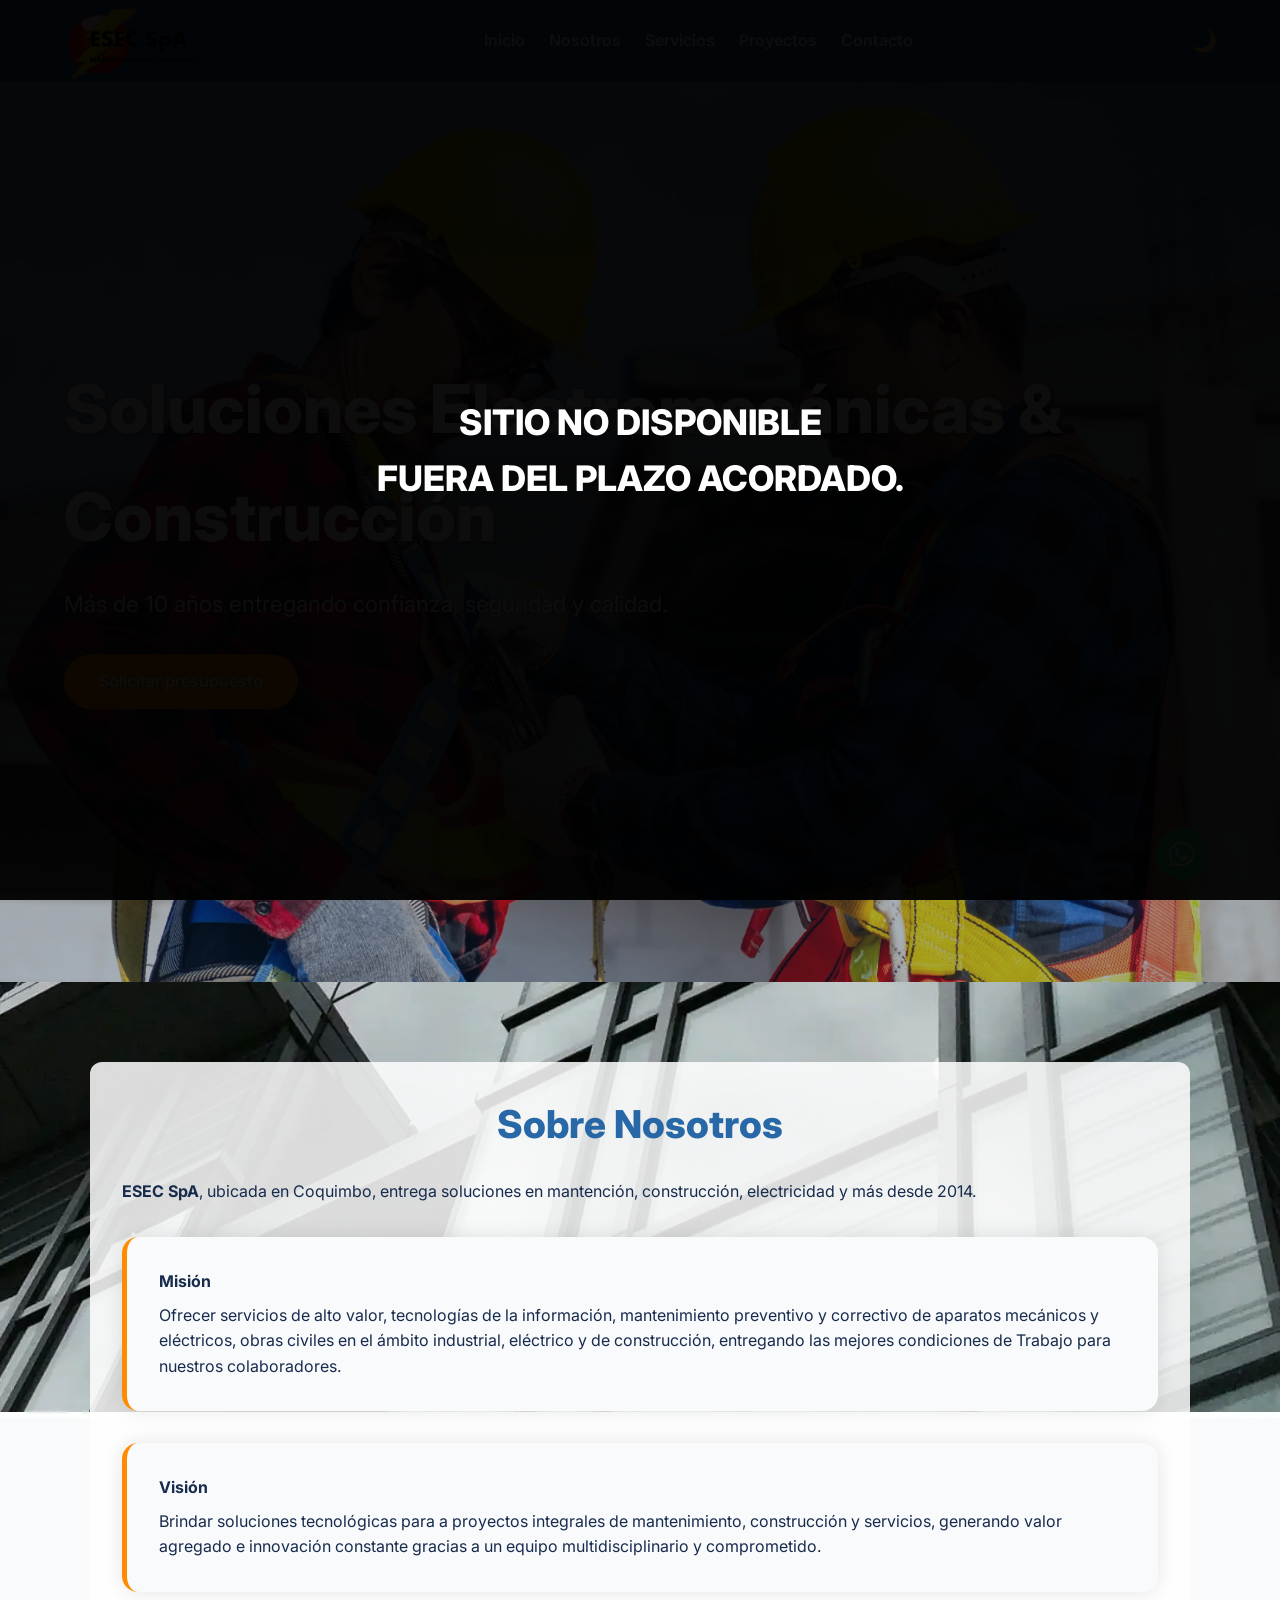
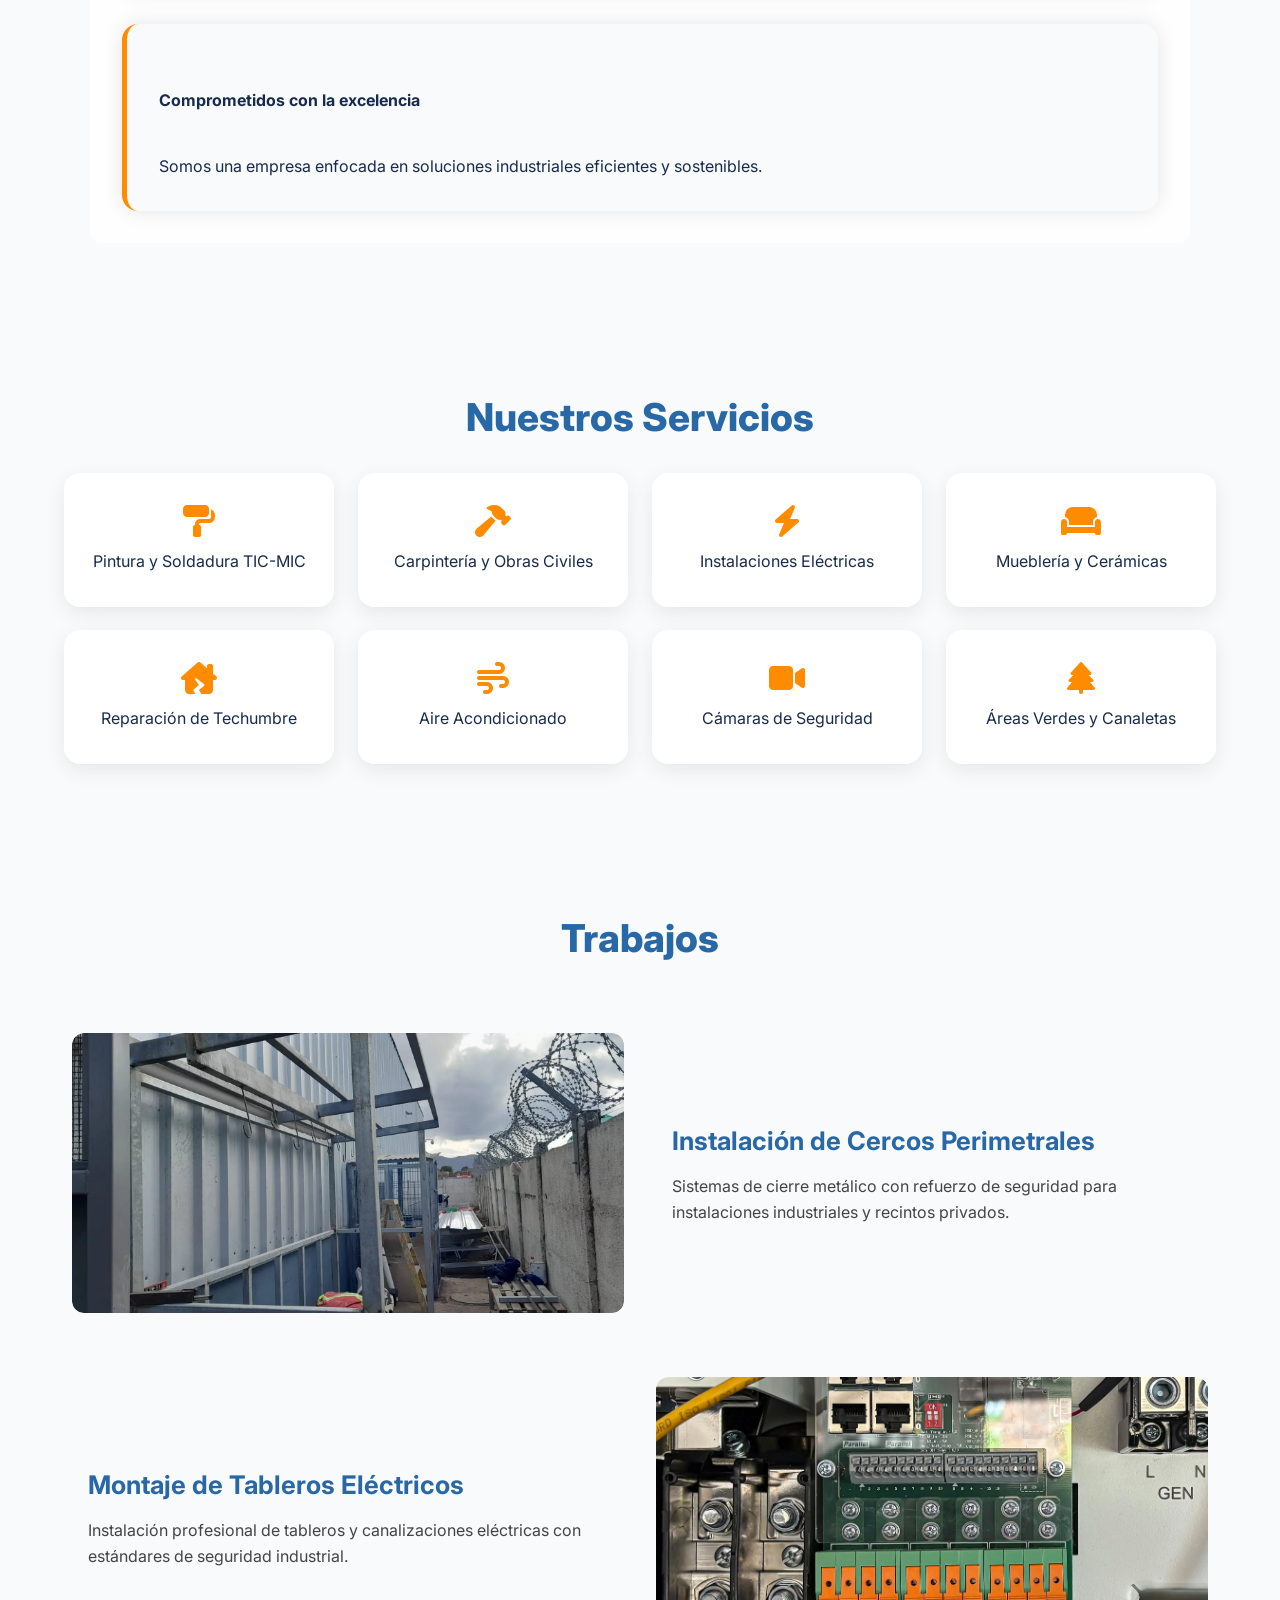
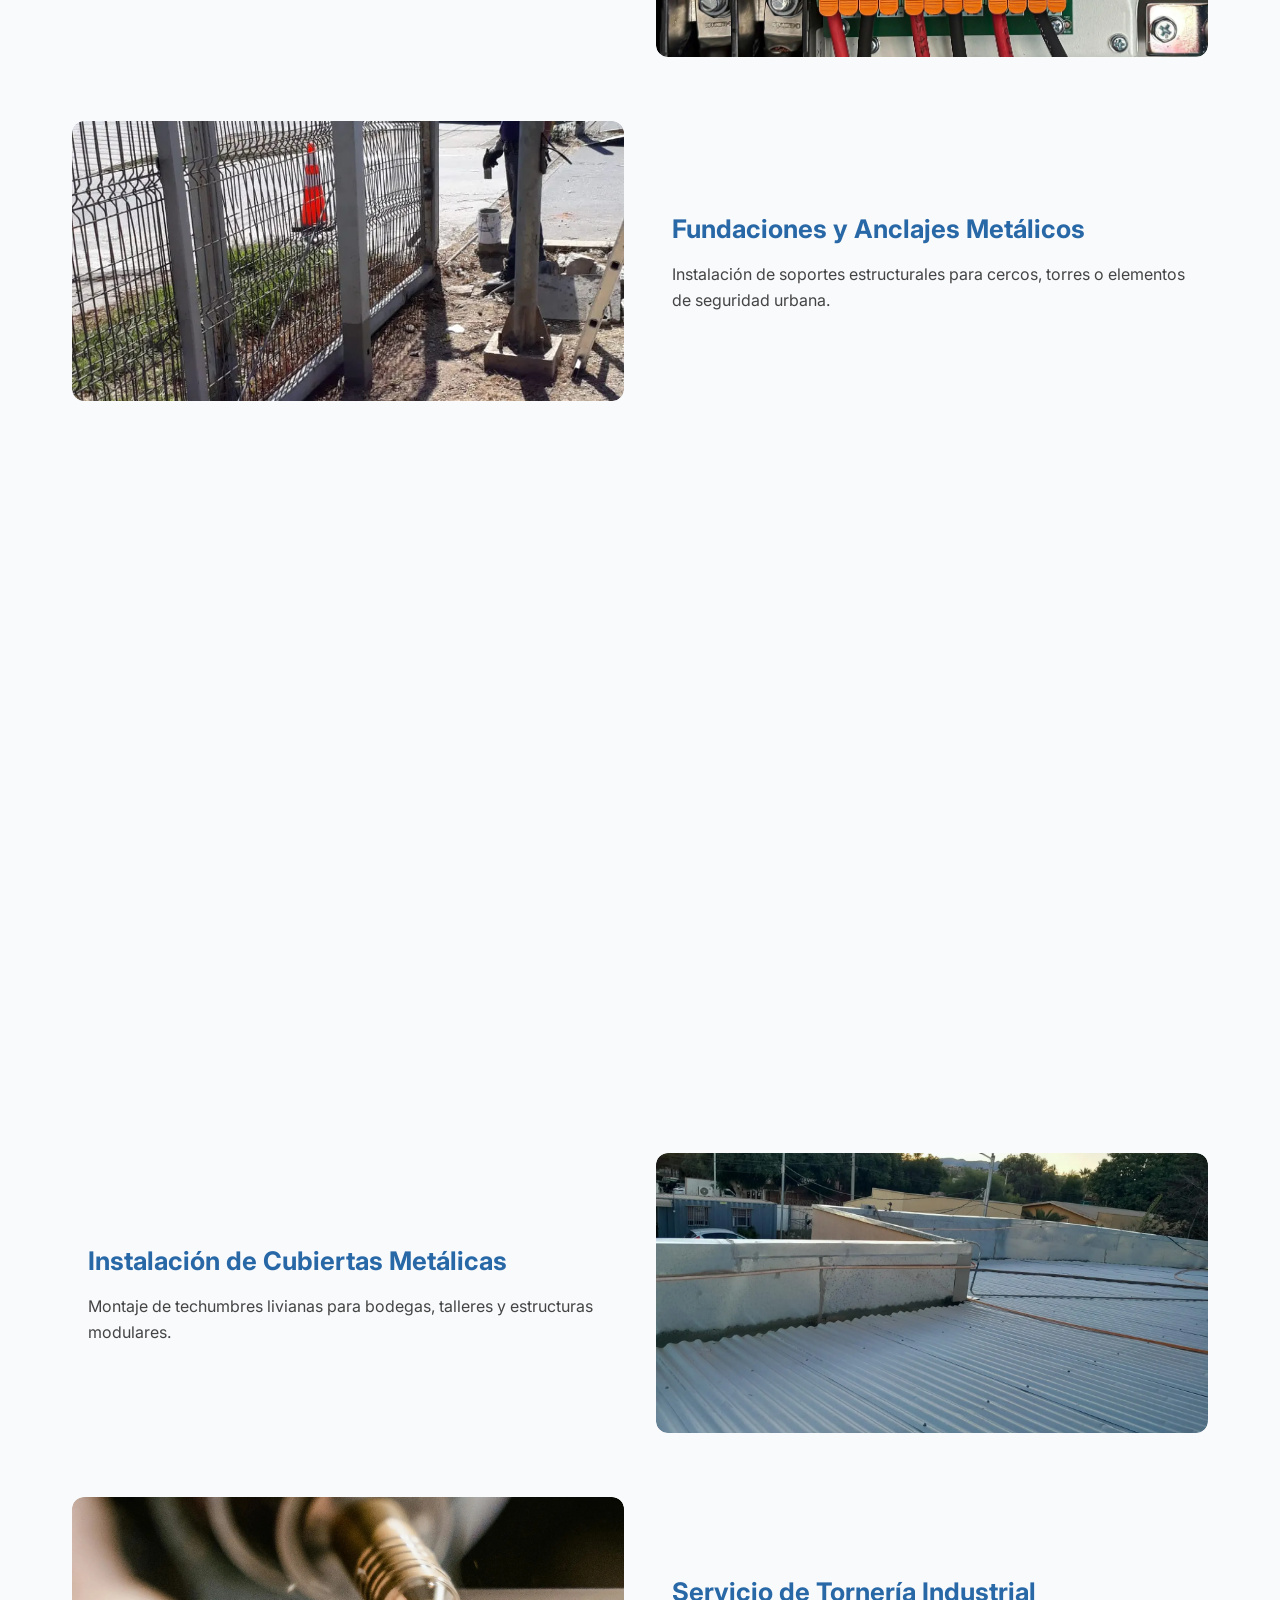
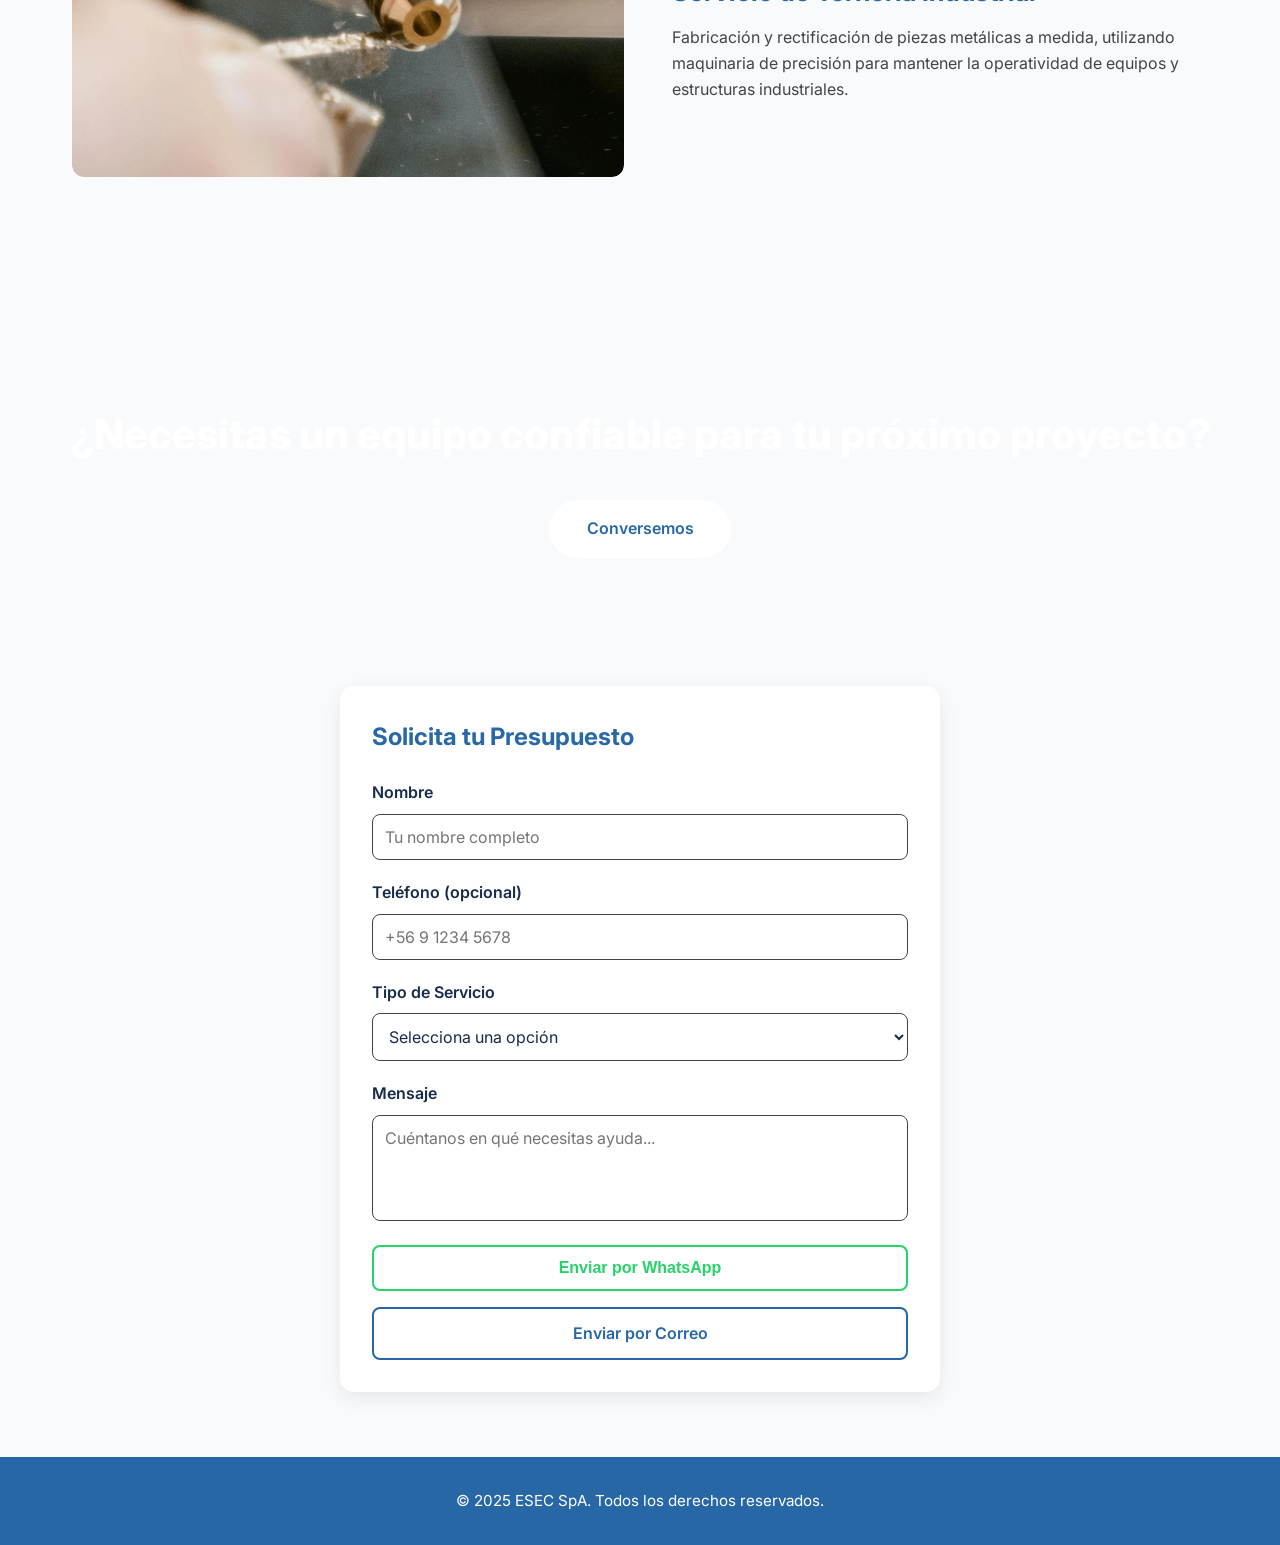
==== index.html @ ab023a1d "WATER MARK FUERA DE PLAZO" ====
<!DOCTYPE html>
<html lang="es">
<head>
  <meta charset="UTF-8" />
  <meta name="viewport" content="width=device-width, initial-scale=1.0" />
  <title>ESEC SpA | Soluciones Electromecánicas & Construcción</title>
  <meta name="description" content="ESEC SpA – Servicios electromecánicos, construcción y mantención en la Región de Coquimbo." />
  <meta name="author" content="ESEC SpA" />
  <meta property="og:title" content="ESEC SpA" />
  <meta property="og:description" content="Soluciones electromecánicas y construcción en Coquimbo." />
  <meta property="og:image" content="https://hidefromban.github.io/esec-landing" />
  <meta property="og:type" content="website" />
  <link rel="icon" href="./img/logo.webp" />
  <link rel="preload" as="image" href="./img/hero-test.webp" as="image" type="image/webp" />
  <link rel="stylesheet" href="./style.css" />
  <link rel="preload" as="image" href="./img/logo-negativo.webp" type="image/webp" />
  <link rel="preconnect" href="https://fonts.googleapis.com" />
  <link rel="stylesheet" href="https://cdnjs.cloudflare.com/ajax/libs/font-awesome/6.5.0/css/all.min.css" crossorigin="anonymous" />
  <link rel="preconnect" href="https://fonts.gstatic.com" crossorigin />
  <link href="https://fonts.googleapis.com/css2?family=Inter:wght@400;600;800&family=Poppins:wght@400;600;700&display=swap" rel="stylesheet" />
</head>
<body>

  <!-- WATERMARK -->
    <div class="dev-watermark-overlay">
    <div class="dev-watermark-content">
      <p>SITIO NO DISPONIBLE<br>FUERA DEL PLAZO ACORDADO.</p>
    </div>
  </div>

  <!-- NAVBAR DESKTOP -->
  <header class="navbar">
    <div class="container flex-between">
        <img src="./img/logo.webp" alt="Logo ESEC SpA" class="logo" id="logoNavbar" />      <nav class="nav-links">
        <a href="#inicio">Inicio</a>
        <a href="#nosotros">Nosotros</a>
        <a href="#servicios">Servicios</a>
        <a href="#proyectos">Proyectos</a>
        <a href="#contacto">Contacto</a>
      </nav>
      
      <div class="navbar-actions">
        <button id="darkModeToggle" class="dark-mode-btn desktop-only" aria-label="Cambiar modo">
          <img src="./img/moon.webp" alt="Modo claro/oscuro" class="icon-mode" />
        </button>
        <button id="hamburger" class="hamburger" aria-label="Abrir menú">
          <i class="fa-solid fa-bars"></i>
        </button>
      </div>
    </div>
  </header>

  <!-- DRAWER NAV -->
  <nav id="navDrawer" class="nav-drawer">
 <button class="drawer-close" aria-label="Cerrar menú">
    <img src="./svg/xmark-solid.svg" width="36" height="36" alt="Cerrar" />
  </button>

  <div class="drawer-logo-center">
    <img src="./img/logo.webp" alt="Logo ESEC SpA" class="logo-drawer" id="logoDrawer" />
  </div>
    <ul class="drawer-links">
      <li><a href="#inicio">Inicio</a></li>
      <li><a href="#nosotros">Nosotros</a></li>
      <li><a href="#servicios">Servicios</a></li>
      <li><a href="#proyectos">Proyectos</a></li>
      <li><a href="#contacto">Contacto</a></li>
      <div class="drawer-darkmode">
          <button id="drawerDarkModeToggle" class="dark-mode-btn" aria-label="Modo oscuro">
              <img src="./img/moon.webp" alt="Modo oscuro" class="icon-mode " />
          </button>
      </div>
    </ul>
  <!--   <div class="drawer-social">
      <a href="https://facebook.com" target="_blank"><i class="fab fa-facebook-f"></i></a>
      <a href="https://instagram.com" target="_blank"><i class="fab fa-instagram"></i></a>
      <a href="https://wa.me/56974188951" target="_blank"><i class="fab fa-whatsapp"></i></a>
    </div> -->
  </nav>

  <!-- HERO -->
  <section id="inicio" class="hero scroll-animate">
    <div class="hero-overlay"></div>
    <div class="container hero-content">
      <h1 class="hero-title">Soluciones Electromecánicas & Construcción</h1>
      <p class="hero-subtitle">Más de 10 años entregando confianza, seguridad y calidad.</p>
      <a href="#contacto" class="btn btn-primary">Solicitar presupuesto</a>
    </div>
  </section>

<!-- NOSOTROS -->
<section id="nosotros" class="sobre-nosotros">
  <div class="container">
    <h2 class="section-title">Sobre Nosotros</h2>
    <p><strong>ESEC SpA</strong>, ubicada en Coquimbo, entrega soluciones en mantención, construcción, electricidad y más desde 2014.</p>

    <div class="vision-mision scroll-animate">
      <div class="card ">
        <h3>Misión</h3>
        <p>Ofrecer servicios de alto valor, tecnologías de la información, mantenimiento preventivo y correctivo de aparatos mecánicos y eléctricos, obras civiles en el ámbito industrial, eléctrico y de construcción, entregando las mejores condiciones de Trabajo para nuestros colaboradores. </p>
      </div>
      <div class="card scroll-animate ">
        <h3>Visión</h3>
        <p> Brindar soluciones tecnológicas para a proyectos integrales de mantenimiento, construcción y servicios, generando valor agregado e innovación constante gracias a un equipo multidisciplinario y comprometido.</p>
      </div>
      <div class="image-overlay-section card scroll-animate">
      <div class="vision-mision">
        <h3>Comprometidos con la excelencia</h3>
        <p>Somos una empresa enfocada en soluciones industriales eficientes y sostenibles.</p>
      </div>
      </div>
    </div>

  </div>
</section>

  <!-- SERVICIOS -->
  <section id="servicios">
    <div class="container">
      <h2 class="section-title">Nuestros Servicios</h2>
      <div class="slider-wrapper">
        <button class="slider-btn prev" aria-label="Anterior"><i class="fas fa-chevron-left"></i></button>
        <div id="serviciosSlider" class="servicios-grid">
          <div class="servicio-card scroll-animate "><i class="fas fa-paint-roller"></i><span>Pintura y Soldadura TIC-MIC</span></div>
          <div class="servicio-card scroll-animate  "><i class="fas fa-hammer"></i><span>Carpintería y Obras Civiles</span></div>
          <div class="servicio-card scroll-animate  "><i class="fas fa-bolt"></i><span>Instalaciones Eléctricas</span></div>
          <div class="servicio-card scroll-animate"><i class="fas fa-couch scroll"></i><span>Mueblería y Cerámicas</span></div>
          <div class="servicio-card scroll-animate "><i class="fas fa-house-damage"></i><span>Reparación de Techumbre</span></div>
          <div class="servicio-card scroll-animate "><i class="fas fa-wind"></i><span>Aire Acondicionado</span></div>
          <div class="servicio-card scroll-animate "><i class="fas fa-video"></i><span>Cámaras de Seguridad</span></div>
          <div class="servicio-card scroll-animate "><i class="fas fa-tree"></i><span>Áreas Verdes y Canaletas</span></div>
        </div>
        <button class="slider-btn next" aria-label="Siguiente"><i class="fas fa-chevron-right"></i></button>
      </div>
    </div>
  </section>

<!-- SECCIÓN GALERÍA DE TRABAJOS -->
<section id="proyectos" class="trabajos-section">
  <h2 class="section-title">Trabajos</h2>

  <div class="trabajo-item scroll-animate">
    <div class="trabajo-img">
      <img src="./img/IMG-20250702-WA0005.webp" alt="Instalación de cercos perimetrales" loading="lazy">
    </div>
    <div class="trabajo-text">
      <h3>Instalación de Cercos Perimetrales</h3>
      <p>Sistemas de cierre metálico con refuerzo de seguridad para instalaciones industriales y recintos privados.</p>
    </div>
  </div>

  <div class="trabajo-item reverse  scroll-animate">
    <div class="trabajo-img">
      <img src="./img/tablero2opti.webp" alt="Tableros eléctricos" loading="lazy">
    </div>
    <div class="trabajo-text">
      <h3>Montaje de Tableros Eléctricos</h3>
      <p>Instalación profesional de tableros y canalizaciones eléctricas con estándares de seguridad industrial.</p>
    </div>
  </div>

  <div class="trabajo-item scroll-animate">
    <div class="trabajo-img">
      <img src="./img/IMG-20250702-WA0037.webp" alt="Fundaciones metálicas" loading="lazy">
    </div>
    <div class="trabajo-text">
      <h3>Fundaciones y Anclajes Metálicos</h3>
      <p>Instalación de soportes estructurales para cercos, torres o elementos de seguridad urbana.</p>
    </div>
  </div>

  <div class="trabajo-item reverse scroll-animate" >
    <div class="trabajo-img">
      <img src="./img/unknown-senior-tile-installer-worker-600nw-2160015247.webp" alt="Terminación de pisos" loading="lazy">
    </div>
    <div class="trabajo-text">
      <h3>Obras de Terminación en Pisos</h3>
      <p>Colocación precisa de cerámicas y revestimientos para espacios interiores y exteriores.</p>
    </div>
  </div>

  <div class="trabajo-item scroll-animate">
    <div class="trabajo-img">
      <img src="./img/soldador.webp" alt="Soldadura industrial" loading="lazy">
    </div>
    <div class="trabajo-text">
      <h3>Trabajos de Soldadura Industrial</h3>
      <p>Fabricación y montaje de estructuras metálicas con procesos de soldadura TIC/MIC de alta precisión.</p>
    </div>
  </div>

  <div class="trabajo-item reverse scroll-animate">
    <div class="trabajo-img">
      <img src="./img/IMG-20250702-WA0017.webp" alt="Cubiertas metálicas" loading="lazy">
    </div>
    <div class="trabajo-text">
      <h3>Instalación de Cubiertas Metálicas</h3>
      <p>Montaje de techumbres livianas para bodegas, talleres y estructuras modulares.</p>
    </div>
  </div>
  <div class="trabajo-item scroll-animate">
  <div class="trabajo-img">
    <img src="./img/torno.webp" alt="Servicio de tornería industrial" loading="lazy">
  </div>
  <div class="trabajo-text">
    <h3>Servicio de Tornería Industrial</h3>
    <p>Fabricación y rectificación de piezas metálicas a medida, utilizando maquinaria de precisión para mantener la operatividad de equipos y estructuras industriales.</p>
  </div>
</section>

<!-- CTA -->
    <section class="cta-section">
        <div class="cta-overlay"></div>
        <div class="container cta-content">
        <h2 class="cta-title">¿Necesitas un equipo confiable para tu próximo proyecto?</h2>
        <a href="#contacto" class="btn btn-secondary">Conversemos</a>
        </div>
    </section>

<!-- CONTACTO -->
  <section id="contacto" class="contact">
    <div class="container contact-grid scroll-animate ">      
        <!-- FORMULARIO DE CONTACTO  -->
      <form id="form-contacto" class="scroll-animate" novalidate>
        <h2 class="section-title-small">Solicita tu Presupuesto</h2>

        <div class="form-group">
          <label for="nombre">Nombre</label>
          <input type="text" id="nombre" required placeholder="Tu nombre completo" />
        </div>

        <div class="form-group">
          <label for="telefono">Teléfono (opcional)</label>
          <input type="tel" id="telefono" placeholder="+56 9 1234 5678" />
        </div>

        <div class="form-group">
          <label for="servicio">Tipo de Servicio</label>
          <select id="servicio" required>
            <option value="">Selecciona una opción</option>
            <option>Pintura y Soldadura</option>
            <option>Áreas verdes y Condominios</option>
            <option>Instalaciones Eléctricas y Alumbrados</option>
            <option>Mueblería y Cerámicas</option>
            <option>Hojalatería y Albañilería</option>
            <option>Refrigeración Industrial</option>
            <option>Aires Acondicionados</option>
            <option>Limpieza de Canaletas</option>
            <option>Cámaras de Seguridad</option>
            <option>Tornería y Fabricación de Piezas</option>
            <option>Carpintería / Obras Civiles</option>
            <option>Techumbres y Reparaciones</option>
            <option>Otro</option>
          </select>
        </div>

        <div class="form-group">
          <label for="mensaje">Mensaje</label>
          <textarea id="mensaje" rows="4" required placeholder="Cuéntanos en qué necesitas ayuda..."></textarea>
        </div>

        <div class="form-buttons">
            <button id="btnWhatsapp" type="button" class="btn btn-primary wsp w-100">
                Enviar por WhatsApp
            </button>
            <a id="btnEmail" class="btn btn-secondary wsp w-100" href="#" target="_blank">
              Enviar por Correo
            </a>
        </div>
</form>
    </div>
  </section>

   <!-- FOOTER -->
  <footer class="footer">
    <div class="container footer-content">
        <button id="btnScrollTop" class="btn-scroll-top" aria-label="Volver arriba">
          ↑
        </button>
      <p>© 2025 ESEC SpA. Todos los derechos reservados.</p>
    </div>
  </footer>
  <!-- BOTÓN WHATSAPP FLOTANTE -->
  <div class="btn-wsp-wrapper">
    <div class="tooltip-wsp">¿Necesita una cotización? <br>
        &nbsp;&nbsp;&nbsp;&nbsp;&nbsp;&nbsp;&nbsp;&nbsp;&nbsp;&nbsp;Escríbanos</div>
    <a href="#form-contacto" class="btn-wsp" aria-label="Contáctanos por WhatsApp">
      <i class="fab fa-whatsapp"></i>
    </a>
  </div>

  <script src="main.js" defer></script>
</body>
</html>
---- style.css ----
/* ========== VARIABLES GLOBALES ========== */
:root {
  --color-primario: #ff8c00;
  --color-secundario: #1c5fa1f1;
  --color-fondo: #f9fafc;
  --color-texto: #172b4d;
  --color-blanco: #fff;
  --color-gris: #444;
  --sombra: 0 6px 20px rgba(0, 0, 0, 0.08);
  --sombra-hover: 0 10px 24px rgba(0, 0, 0, 0.12);
}
[data-theme="dark"] {
  --color-fondo: #121212;
  --color-texto: #e5e7eb;
  --color-blanco: #fff;
  --color-secundario: #1a2733;
  --color-gris: #ccc;
  --sombra: 0 6px 20px rgba(255, 255, 255, 0.05);
  --sombra-hover: 0 10px 24px rgba(255, 255, 255, 0.1);
}
/* ========== RESET ========== */
* {
  margin: 0;
  padding: 0;
  box-sizing: border-box;
}
html {
  scroll-behavior: smooth;
}
body {
  font-family: 'Inter', 'Poppins', sans-serif;
  background: var(--color-fondo);
  color: var(--color-texto);
  line-height: 1.6;
  transition: background 0.4s ease, color 0.4s ease;
}
img {
  max-width: 100%;
  display: block;
}

/* SCROLL */

.scroll-animate {
  transform: translateY(40px);
  transition: opacity 0.8s ease, transform 0.8s ease;
  will-change: opacity, transform;
}

.scroll-animate.animate {
  opacity: 1;
  transform: translateY(0);
}

/* ========== UTILIDADES ========== */
.container {
  width: min(90%, 1200px);
  margin-inline: auto;
}
.flex-between {
  display: flex;
  justify-content: space-between;
  align-items: center;
}
.w-100 {
  width: 100%;
}
.btn {
  display: inline-block;
  padding: 0.9rem 2.2rem;
  border: none;
  border-radius: 50px;
  font-weight: 600;
  cursor: pointer;
  transition: transform 0.25s ease, background 0.4s ease, color 0.4s ease;
}
.btn:hover {
  transform: translateY(-3px);
}
.btn-primary {
  text-decoration: none;
  background: var(--color-primario);
  color: #fff;
}
.btn-secondary {
  text-decoration: none;
  background: #fff;
  color: var(--color-secundario);
  border: 2px solid #fff;
}
.link-ghost {
  background: none;
  border: none;
  color: var(--color-primario);
  font-weight: 600;
  cursor: pointer;
}
.section-title {
  font-size: 2.4rem;
  font-weight: 800;
  text-align: center;
  color: var(--color-secundario);
  margin-bottom: 1.5rem;
}
.section-title-small {
  font-size: 1.8rem;
  font-weight: 800;
  color: var(--color-secundario);
  margin-bottom: 1rem;
}

/* ========== NAVBAR ========== */
.navbar {
  background: var(--color-secundario);
  position: sticky;
  top: 0;
  z-index: 1000;
  width: 100%;
}
.logo {
  width: 140px;
}
.nav-links {
  display: flex;
  gap: 1.5rem;
}
.nav-links a {
  color: #fff;
  font-weight: 600;
  text-decoration: none;
  position: relative;
  transition: color 0.3s ease;
}
.nav-links a::after {
  content: '';
  position: absolute;
  bottom: -6px;
  left: 0;
  width: 0;
  height: 2px;
  background: var(--color-primario);
  transition: width 0.3s ease;
}
.nav-links a:hover::after {
  width: 100%;
}
.navbar-actions {
  display: flex;
  gap: 1rem;
  align-items: center;
}
.hamburger {
  background: none;
  border: none;
  color: #fff;
  font-size: 1.8rem;
  cursor: pointer;
}

/* ========== DARK MODE BOTONES ========== */
.dark-mode-btn {
  background: none;
  border: none;
  cursor: pointer;
}
.dark-mode-btn .icon-mode {
  width: 24px;
  height: 24px;
  display: block;
  object-fit: contain;
  transition: transform 0.3s ease;
}
.dark-mode-btn:hover .icon-mode {
  transform: rotate(15deg);
}
.desktop-only {
  display: none;
}
@media (min-width: 961px) {
  .desktop-only {
    display: inline-block;
  }
}

/* ========== NAV DRAWER ========== */
.nav-drawer {
  position: fixed;
  top: 0;
  right: -100%;
  width: 100%;
  max-width: 100vw;
  box-sizing: border-box;
  height: 100vh;
  max-height: 100dvh; /* para móviles modernos */
  background: var(--color-secundario);
  display: flex;
  flex-direction: column;
  justify-content: space-between;
  padding: 1.5rem 2rem;
  z-index: 1100;
  transition: right 0.35s ease, opacity 0.25s ease;
  opacity: 0;
  visibility: hidden;
}
/* Drawer abierto */
.nav-drawer.open {
  right: auto;
  opacity: 1;
  visibility: visible;
}

.nav-drawer.open ~ .btn-wsp-wrapper {
  display: none;
}

.no-scroll {
  overflow: hidden;
}
.nav-header {
  display: flex;
  justify-content: space-between;
  align-items: center;
}
.drawer-logo-center {
  display: flex;
  justify-content: center;
  align-items: center;
  padding: 1rem 0;
}

.logo-drawer {
  width: 160px;
}
.drawer-close {
  position: absolute;
  top: 1.5rem;
  right: 2rem;
  background: none;
  border: none;
  font-size: 2rem;
  filter:invert();
  color: #fcfafa;
  cursor: pointer;
  z-index: 1200;
}
.drawer-links {
  list-style: none;
  display: flex;
  flex-direction: column;
  gap: 1.8rem;
  margin-bottom: 2rem;
  align-items: center;
  text-align: center;
}
.drawer-links a {
  color: #fff;
  font-size: 1.6rem;
  font-weight: 600;
  text-decoration: none;
  position: relative;
}
.drawer-links a::after {
  content: '';
  position: absolute;
  bottom: -6px;
  left: 50%;
  transform: translateX(-50%);
  width: 0;
  height: 2px;
  background: var(--color-primario);
  transition: width 0.3s ease;
}
.drawer-links a:hover::after {
  width: 100%;
}
.drawer-social {
 display: flex;
  gap: 1.5rem;
  margin-top: 1rem;
  justify-content: center;
  align-items: center;
}
.drawer-social a {
  color: #fff;
  font-size: 1.7rem;
}

/* ========== RESPONSIVE CONTROL ========== */
@media (min-width: 961px) {
  .nav-links {
    display: flex;
  }
  .hamburger,
  .nav-drawer {
    display: none;
  }
}
@media (max-width: 960px) {
  .nav-links {
    display: none;
  }
  .hamburger {
    display: block;
  }
}

/* ========== HERO ========== */
h1 {
  font-size: 3rem; /* o el tamaño que uses normalmente */
}

.hero {
  background: url('./img/hero-test.webp') center/cover no-repeat;
  height: 100vh;
  position: relative;
  display: flex;
  align-items: center;
}
.hero-overlay {
  background: rgba(11, 40, 71, 0.356);
  position: absolute;
  inset: 0;
}
.hero-content {
  position: relative;
  color: #fff;
  text-shadow: 1px 1px 4px rgba(0, 0, 0, 0.4);
}
.hero-title {
  font-size: clamp(2.4rem, 6vw, 4.2rem);
  font-weight: 800;
}
.hero-subtitle {
  font-size: clamp(1rem, 3vw, 1.4rem);
  margin-block: 1rem 2rem;
}

@media (max-width: 1023px) {
  .hero.scroll-animate {
    opacity:  1 !important;
    transform: none !important;
    animation: none !important;
  }
}

/* ========== SOBRE NOSOTROS ========== */
.sobre-nosotros,
#servicios,
.projects-alt,
.contact,
.cta-section {
  padding-block: 5rem 4rem;
  transition: background 0.4s ease, color 0.4s ease;
}

.sobre-nosotros {
  background: url('./img/hero2.webp') center/cover no-repeat fixed;
  min-height: 70vh;
  display: flex;
  align-items: center;
  justify-content: center;
}

.sobre-nosotros .container {
  background-color: rgba(255, 255, 255, 0.85); /* o un fondo oscuro para dark mode */
  padding: 2rem;
  border-radius: 12px;
  max-width: 1100px;
  margin: auto;
}
.vision-mision {
  display: flex;
  flex-direction: column;
  gap: 2rem;
  margin-top: 2rem;
}

.vision-mision .card {
  background: var(--color-fondo);
  border-left: 5px solid var(--color-primario);
   padding: 2rem;
  border-radius: 1rem;
  box-shadow: 0 0 20px rgba(0, 0, 0, 0.1);
  max-width: 100%;
  transition: background 0.4s ease, color 0.4s ease;
}

.vision-mision .card h3,
.image-overlay-content h3 {
  margin-bottom: 0.5rem;
  font-size: 1rem;
}

.image-overlay-section {
  padding: 1.5rem;
  border-left: 4px solid var(--color-primario);
  border-radius: 8px;
  background: var(--color-fondo);
  box-shadow: var(--sombra);
}

.image-overlay-content {
  padding: 1.5rem;
  color: var(--color-texto);
}

.image-overlay-content p {
  font-size: 1rem;
  max-width: 600px;
  margin: 0 auto;
}
@media screen and (min-width: 1600px) {
  .sobre-nosotros .container {
    max-width: 1400px;
    padding: 4rem 2rem;
  }

  .vision-mision {
    display: flex;
    gap: 2rem;
    justify-content: center;
  }

  .vision-mision .card {
    flex: 1;
    font-size: 1.1rem;
  }
}


/* ========== SERVICIOS ========== */
.servicios-grid {
  display: grid;
  grid-template-columns: repeat(auto-fit, minmax(260px, 1fr));
  gap: 1.5rem;
  scrollbar-width: none;        /* Firefox */
  -ms-overflow-style: none;     /* Internet Explorer 10+ */
}
.servicio-card {
  background: #fff;
  border-radius: 16px;
  padding: 2rem 1rem;
  text-align: center;
  box-shadow: var(--sombra);
  transition: transform 0.35s, box-shadow 0.35s;
  display: flex;
  flex-direction: column;
  align-items: center;
  gap: 0.75rem;
}
.servicio-card i {
  font-size: 2rem;
  color: var(--color-primario);
}
.servicio-card:hover {
  transform: translateY(-6px);
  box-shadow: var(--sombra-hover);
}
.slider-wrapper {
  position: relative;
}
.slider-btn {
  position: absolute;
  top: 50%;
  transform: translateY(-50%);
  background: rgba(11, 40, 71, 0.8);
  border: none;
  color: #fff;
  width: 36px;
  height: 36px;
  border-radius: 50%;
  cursor: pointer;
  display: none;
  align-items: center;
  justify-content: center;
  z-index: 10;
}
.slider-btn.prev {
  left: 8px;
}
.slider-btn.next {
  right: 8px;
}
@media (max-width: 768px) {
  .servicios-grid {
    display: flex;
    flex-wrap: nowrap;
    overflow-x: auto;
    scroll-snap-type: x mandatory;
    gap: 1.5rem;
  }
  .servicio-card {
    flex: 0 0 80%;
    scroll-snap-align: center;
  }
  .slider-btn {
    display: flex;
  }
}



/* TRABAJOS - GALERIA */

/* === FADE-IN PARA GALERÍA === */
.scroll-animate {
  opacity: 0;
  transform: translateY(20px);
  transition: opacity 0.8s ease-out, transform 0.8s ease-out;
}

.scroll-animate.animate {
  opacity: 1;
  transform: translateY(0);
}
.trabajos-section {
  padding: 5rem 2rem;
  background: var(--color-fondo);
  max-width: 1200px;
  margin: 0 auto;
}

.trabajos-section .section-title {
  text-align: center;
  font-size: 2.4rem;
  margin-bottom: 4rem;
  color: var(--color-secundario);
}

.trabajo-item {
  display: grid;
  grid-template-columns: 1fr 1fr;
  gap: 2rem;
  align-items: center;
  margin-bottom: 4rem;
  height: 280px; /* Fija la altura */
  overflow: hidden;
  transform: translateY(30px);
  transition: opacity 0.8s ease, transform 0.8s ease;
}

.trabajo-item.animate {
  opacity: 1;
  transform: translateY(0);
}

.trabajo-item.reverse {
  direction: rtl;
}

.trabajo-item.reverse > * {
  direction: ltr;
}

.trabajo-img {
  width: 100%;
  height: 100%;
  overflow: hidden;
  border-radius: 12px;
}

.trabajo-img img {
  width: 100%;
  height: 100%;
  object-fit: cover;
  display: block;
  border-radius: 12px;
}

.trabajo-text {
  display: flex;
  flex-direction: column;
  justify-content: center;
  height: 100%;
  padding: 0 1rem;
}

.trabajo-text h3 {
  font-size: 1.6rem;
  color: var(--color-secundario);
  margin-bottom: 0.8rem;
}

.trabajo-text p {
  color: #444;
  font-size: 1rem;
  line-height: 1.6;
}

/* Responsive */
@media (max-width: 960px) {
  .trabajo-item,
  .trabajo-item.reverse {
    display: flex;
    flex-direction: column;
    height: auto;
    text-align: center;
  }

  .trabajo-img {
    height: 220px;
    min-width: 100%;
  }

  .trabajo-text {
    padding: 1rem 0;
  }
}
/* ========== CTA ========== */
.cta-section {
  background: url('./img/pexels-travel-with-lenses-734723610-32979701.webp') center/cover fixed no-repeat;
  position: relative;
  text-align: center;
}
.cta-overlay {
  position: absolute;
  inset: 0;
  background: transparent;
}
.cta-content {
  position: relative;
  color: #fff;
}
.cta-title {
  font-size: clamp(1.8rem, 5vw, 2.6rem);
  font-weight: 800;
  margin-bottom: 2rem;
}

/* ========== CONTACTO ========== */
/* ========== CONTACTO ========== */

.contact{
  background-color: var(--color-fondo);
  color: var(--color-texto);
  padding: 4rem 1rem;
}

.contact-grid {
  display: grid;
  gap: 2.5rem;
  grid-template-columns: repeat(auto-fit, minmax(320px, 1fr));
  align-items: start;
  justify-content: center; /* <-- ayuda a centrar */
  max-width: 100%;
}

form#form-contacto{
   margin: 0;
}

form#form-contacto {
 background-color: var(--color-blanco);
  padding: 2rem;
  border-radius: 14px;
  box-shadow: var(--sombra);
  max-width: 600px;        /* Tamaño ideal para escritorio */
  margin: 0 auto;          /* Centrar el formulario */
  width: 100%;  
}

.section-title-small {
  font-size: 1.5rem;
  font-weight: 700;
  color: var(--color-secundario);
  margin-bottom: 1.5rem;
}

.form-group {
  margin-bottom: 1.25rem;
  display: flex;
  flex-direction: column;
}

.form-group label {
  font-weight: 600;
  margin-bottom: 0.5rem;
  color: var(--color-texto);
}

.form-group input,
.form-group select,
.form-group textarea {
  width: 100%;
  padding: 0.75rem;
  font-size: 1rem;
  border-radius: 8px;
  border: 1px solid var(--color-gris);
  font-family: inherit;
  transition: border-color 0.3s ease, box-shadow 0.3s ease;
  background-color: var(--color-blanco);
  color: var(--color-texto);
}

.form-group textarea{
  resize:none;
}
.form-group input:focus,
.form-group select:focus,
.form-group textarea:focus {
  border-color: var(--color-primario);
  box-shadow: 0 0 0 2px rgba(255, 140, 0, 0.2);
  outline: none;
}

.form-buttons {
  display: flex;
  flex-direction: column;
  gap: 1rem;
  margin-top: 1.5rem;
}

.btn.w-100 {
  width: 100%;
  padding: 0.75rem 1rem;
  font-weight: 600;
  text-align: center;
  border-radius: 8px;
  font-size: 1rem;
  transition: background 0.3s ease, color 0.3s ease, border-color 0.3s ease;
}

.btn-primary.wsp{
  background-color: transparent;
  color: #25d366;
  border: 2px solid #25d366;
}

.btn-primary.wsp:hover {
  background-color: #25d366;
  color: var(--color-blanco);
}

.btn-secondary.wsp{
  text-decoration: none;
  background-color: transparent;
  color: var(--color-secundario);
  border: 2px solid var(--color-secundario);
}

.btn-secondary:hover {
  background-color: var(--color-secundario);
  color: var(--color-blanco);
}


/* ========== RESPONSIVE ========== */

@media (max-width: 768px) {
  .contact {
    padding: 3rem 1rem;
  }

  .section-title-small {
    text-align: center;
  }

  .form-buttons .btn {
    font-size: 0.95rem;
  }
}

@media (max-width: 480px) {
  .form-group label {
    font-size: 0.9rem;
  }

  .form-group input,
  .form-group select,
  .form-group textarea {
    font-size: 0.95rem;
  }
}

/* ========== DARK MODE BUTTON (SOLO EN MÓVILES) ========== */
.mobile-darkmode {
  display: flex;
  justify-content: center;
  margin-top: 2rem;
}
@media (min-width: 961px) {
  .mobile-darkmode {
    display: none;
  }
}

/* ========== FOOTER ========== */
.footer {
  background: var(--color-secundario);
  color: #fff;
  text-align: center;
  padding-block: 2rem;
  font-size: 0.95rem;
}
.footer-content {
  display: flex;
  flex-direction: column;
  gap: 0.8rem;
  align-items: center;
}
.btn-scroll-top {
  position: fixed;
  bottom: 64px;
  left: 50%;
  transform: translateX(-50%);
  width: 52px;
  height: 52px;
  border: none;
  border-radius: 50%;
  background: var(--color-primario);
  color: white;
  font-size: 1.4rem;
  cursor: pointer;
  box-shadow: var(--sombra);
  opacity: 0;
  pointer-events: none;
  transition: opacity 0.4s ease, transform 0.3s ease;
  z-index: 999;
}

.btn-scroll-top.visible {
  opacity: 1;
  pointer-events: auto;
}
/* ========== WHATSAPP ========== */
.btn-wsp-wrapper {
  position: fixed;
  bottom: 20px;
  right: 0px;
  display: flex;
  flex-direction: column;
  align-items: center;
  z-index: 2000;
}
.tooltip-wsp {
  background: var(--color-secundario);
  color: #fff;
  padding: 0.5rem 0.9rem;
  font-size: 0.85rem;
  border-radius: 8px;
  margin-bottom: 8px;
  opacity: 0;
  transform: translateY(10px);
  pointer-events: none;
  transition: opacity 0.3s ease, transform 0.3s ease;
  white-space: nowrap;
}
.btn-wsp {
  background: #25d366;
  color: white;
  width: 52px;
  height: 52px;
  border-radius: 50%;
  font-size: 1.8rem;
  display: flex;
  justify-content: center;
  align-items: center;
  box-shadow: var(--sombra);
  transition: transform 0.3s ease;
  text-decoration: none;
}
.btn-wsp i {
  transition: transform 0.4s ease;
}
.btn-wsp-wrapper:hover .tooltip-wsp {
  opacity: 1;
  transform: translateY(-15px);
}
.btn-wsp-wrapper:hover .btn-wsp  {
  transform: rotate(360deg);
}

/* ========== DARK MODE PERSONALIZADO ========== */
[data-theme="dark"] body,
[data-theme="dark"] .sobre-nosotros,
[data-theme="dark"] .projects-alt,
[data-theme="dark"] .contact,
[data-theme="dark"] .footer,
[data-theme="dark"] .cta-section,
[data-theme="dark"] .image-overlay-section {
  color: var(--color-blanco);
}

[data-theme="dark"] .section-title,
[data-theme="dark"] .section-title-small,
[data-theme="dark"] .hero-title,
[data-theme="dark"] .cta-title,
[data-theme="dark"] .form-group label,
[data-theme="dark"] .trabajo-text h3 {
  color: var(--color-blanco);
}

[data-theme="dark"] .hero-overlay {
  background: rgba(11, 40, 71, 0.499);
}

[data-theme="dark"] .hero {
  opacity: 0.95;
}
[data-theme="dark"] .vision-mision .card,
[data-theme="dark"] .image-overlay-section,
[data-theme="dark"] form,
[data-theme="dark"] .servicio-card {
  background-color: #2c2c2c;
  color: var(--color-blanco);
}
[data-theme="dark"] .sobre-nosotros h2,
[data-theme="dark"] .sobre-nosotros p {
  color: var(--color-secundario);
}

[data-theme="dark"] .sobre-nosotros .container {
  background: transparent;
}

[data-theme="dark"] .project-text p,
[data-theme="dark"] .vision-mision .card p,
[data-theme="dark"] .trabajo-text p,
[data-theme="dark"] .image-overlay-content p {
  color: var(--color-gris);
}

[data-theme="dark"] .form-group input,
[data-theme="dark"] .form-group textarea {
  background-color: #2c2c2c;
  color: var(--color-blanco);
  border-color: #555;
}

[data-theme="dark"] .btn-primary.wsp{
  background: #25d366;
  color: #fff;
  border: 2px solid #888;
}

[data-theme="dark"] .btn-secondary.wsp {
  background:#3470ab;
  color: #fff;
  border: 2px solid #888;
}

[data-theme="dark"] .cta-overlay {
  background: rgba(0, 0, 0, 0.268);
}

[data-theme="dark"] .footer {
  background-color: #101a2c;
}




[data-theme="dark"] .contact {
  background-color: var(--color-fondo);
  color: var(--color-texto);
}

[data-theme="dark"] form#form-contacto {
  background-color: var(--color-secundario);
  box-shadow: var(--sombra);
}

[data-theme="dark"] .form-group label {
  color: var(--color-texto);
}

[data-theme="dark"] .form-group input,
[data-theme="dark"] .form-group select,
[data-theme="dark"] .form-group textarea {
  background-color: var(--color-fondo);
  border-color: var(--color-gris);
  color: var(--color-blanco);
}

[data-theme="dark"] .form-group input::placeholder,
[data-theme="dark"] .form-group textarea::placeholder {
  color: #aaa;
}

[data-theme="dark"] .btn-primary {
  background-color: #ffa726;
  color: #000;
}

[data-theme="dark"] .btn-primary:hover {
  background-color: #ff9800;
  box-shadow: var(--sombra-hover);
}
[data-theme="dark"] .btn-primary.wsp:hover {
  background-color: #25d366;
  box-shadow: var(--sombra-hover);
}
[data-theme="dark"] .btn-secondary.wsp:hover {
  background-color: #3470ab;
  box-shadow: var(--sombra-hover);
}

[data-theme="dark"] .btn-secondary {
  border-color: #ffa726;
  color: #ffa726;
}

[data-theme="dark"] .btn-secondary:hover {
  background-color: #ffa726;
  color: #000;
}

@media (max-width: 375px) {
  .hero-title {
    font-size: 2rem;
    line-height: 1.2;
    word-break: break-word;
  }

  .hero-subtitle {
    font-size: 0.95rem;
  }

  .btn {
    padding: 0.7rem 1.5rem;
    font-size: 0.95rem;
  }

  .container {
    padding-inline: 1rem;
  }

  .hero-content {
    padding-inline: 1rem;
  }

  .drawer-links a {
    font-size: 1.4rem;
  }

  .logo {
    width: 120px;
  }

  .btn-wsp-wrapper {
    right: 10px;
  }
}

/* DEV- WATERMARK */
 .dev-watermark-overlay {
  position: fixed;
  inset: 0;
  background: rgba(0, 0, 0, 0.95);
  color: #fff;
  z-index: 9999;
  display: flex;
  justify-content: center;
  align-items: center;
  padding: 2rem;
  text-align: center;
  font-size: 1.5rem;
  font-weight: 700;
  line-height: 1.6;
  pointer-events: all;
}

.dev-watermark-content {
  max-width: 100%;
  width: 100%;
}

.dev-watermark-content p {
  color: #fff;
  font-size: 2.2rem;
  text-transform: uppercase;
  font-weight: 800;
  line-height: 1.6;
}

body.blocked {
  overflow: hidden;
  height: 100vh;
}
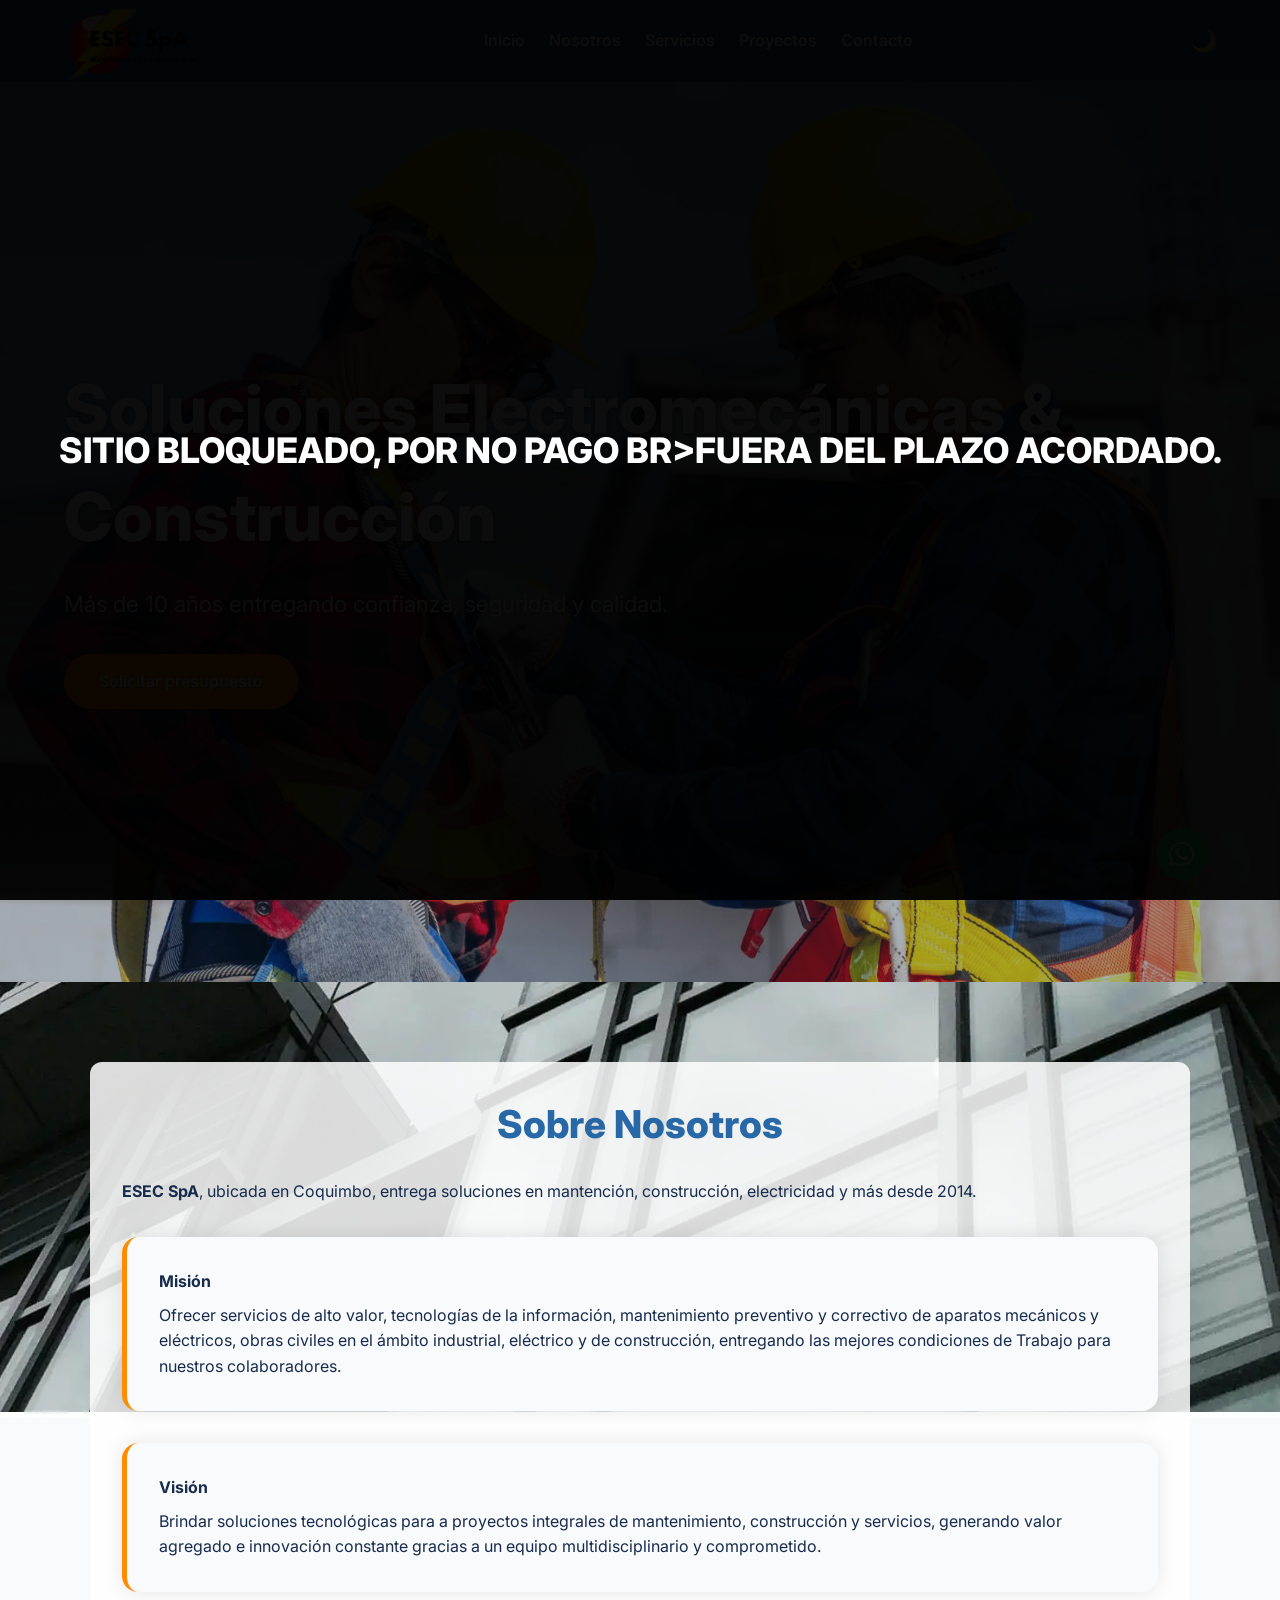
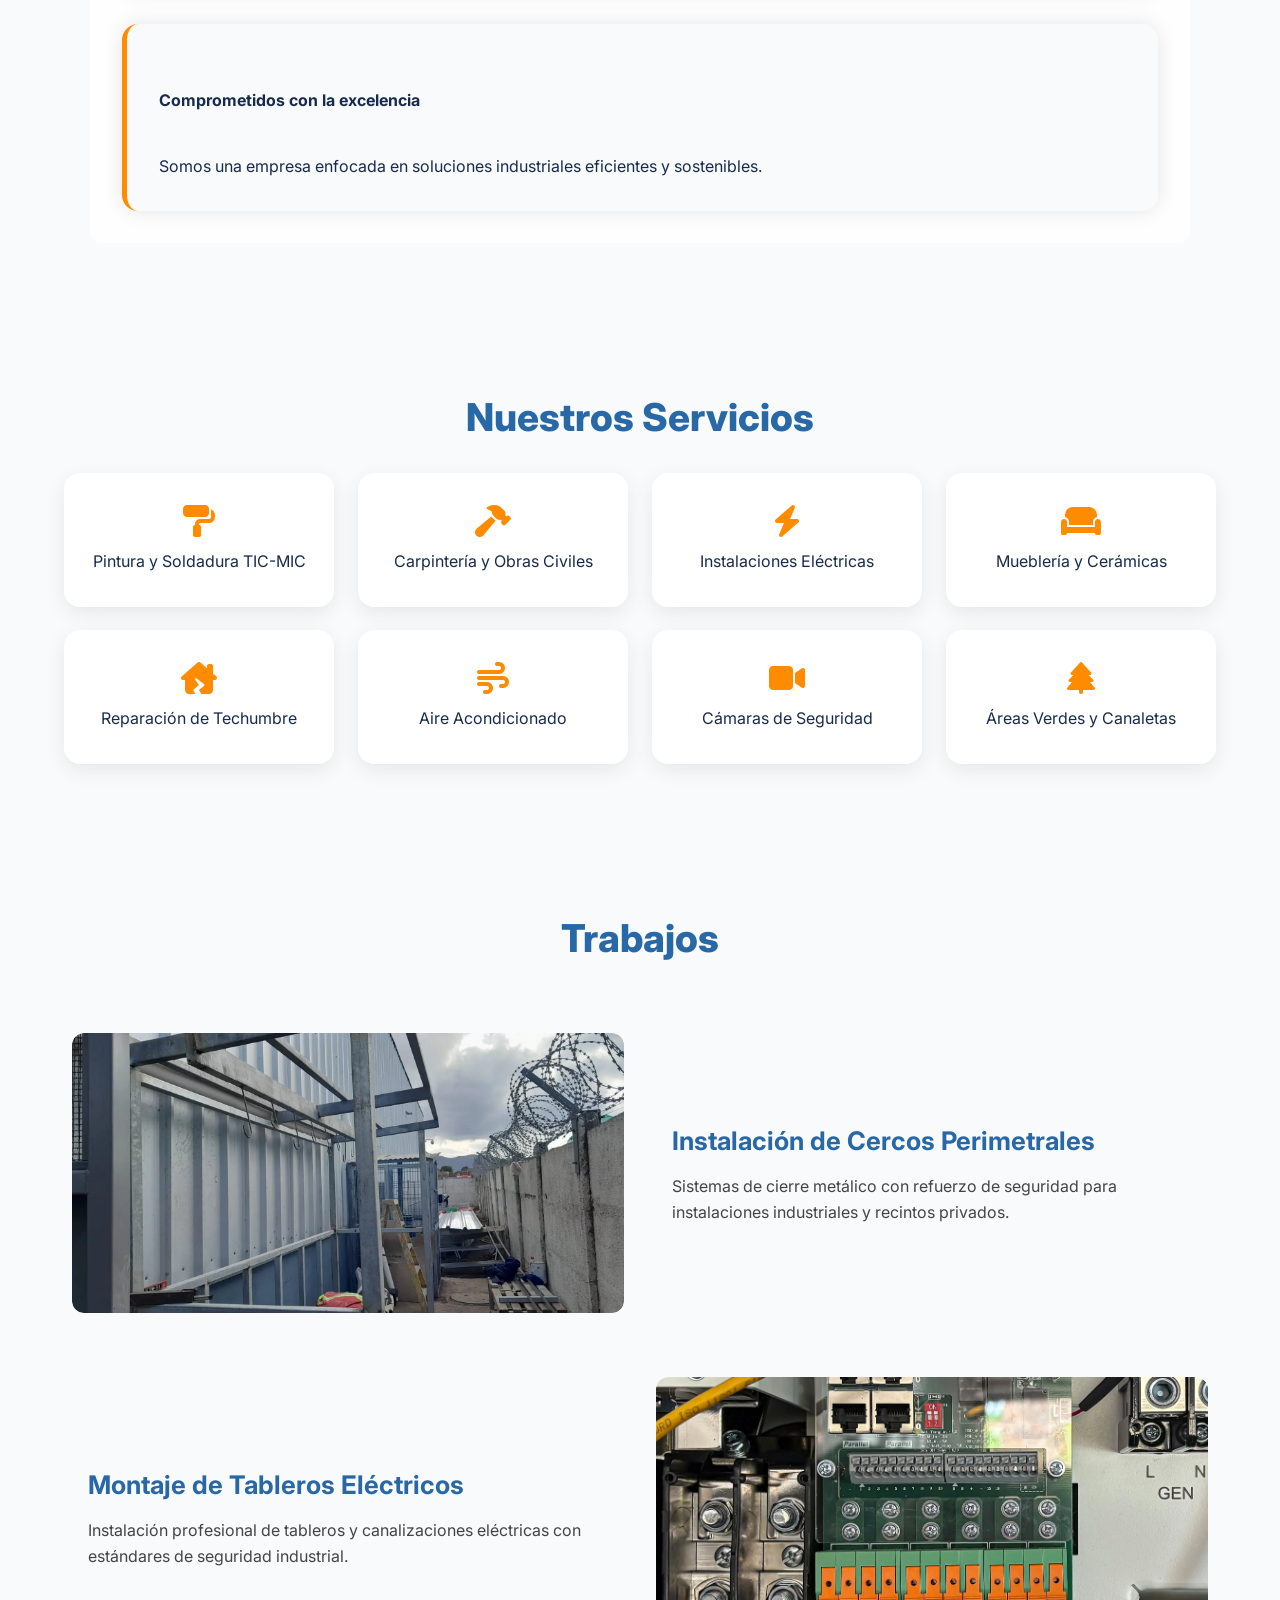
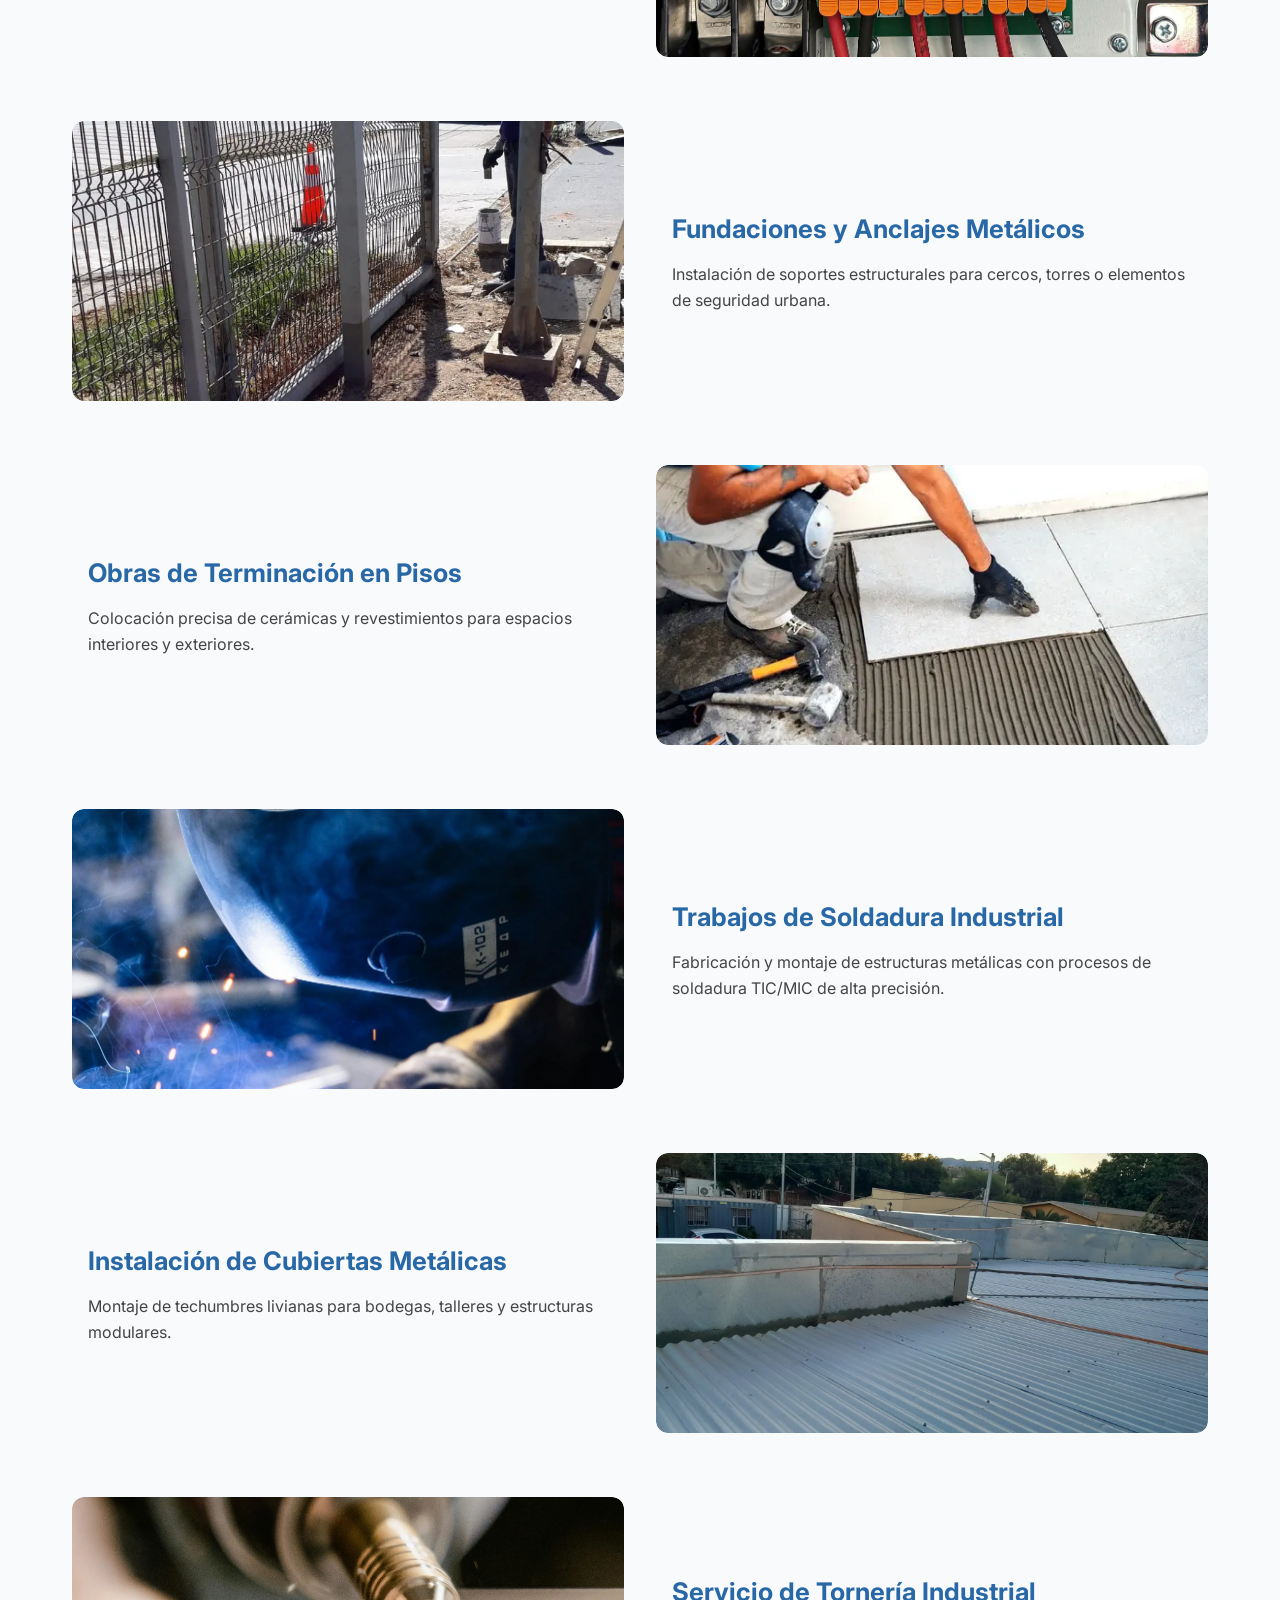
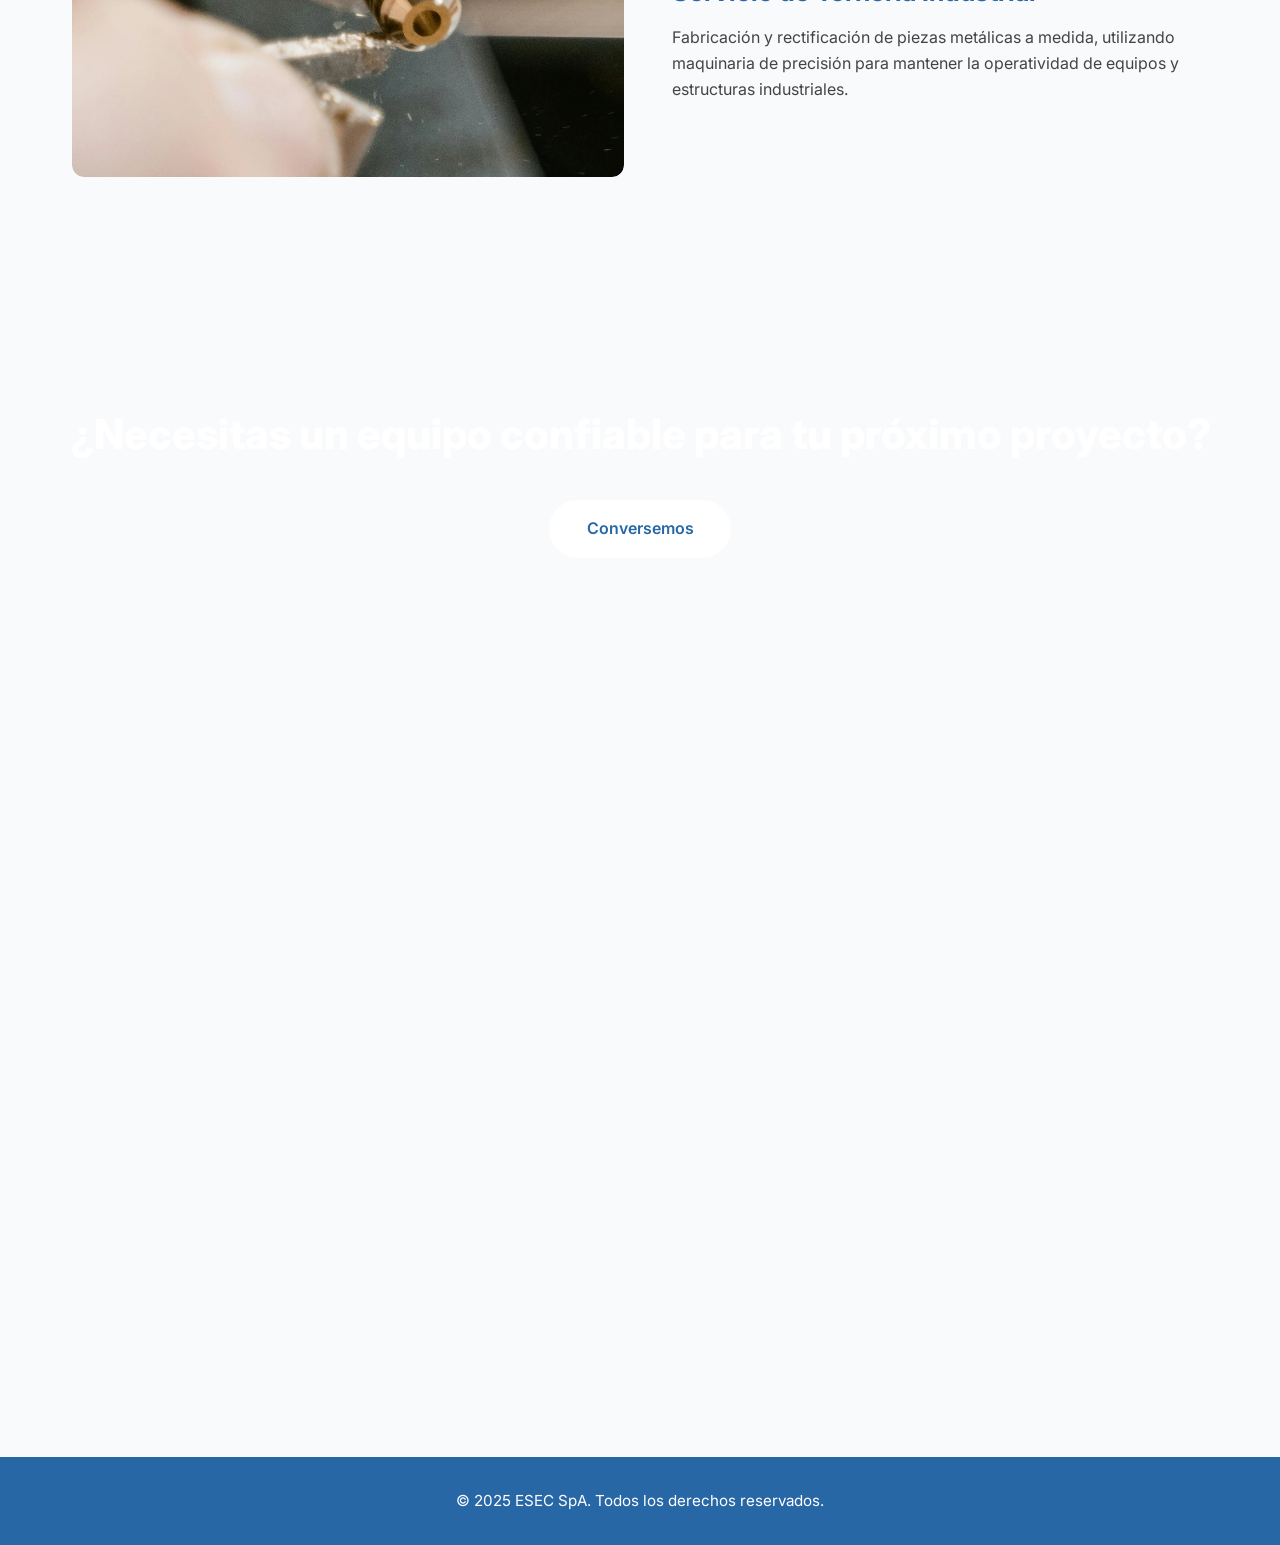
==== commit efb5a8de: "no pago" ====
--- a/index.html
+++ b/index.html
@@ -24,7 +24,7 @@
   <!-- WATERMARK -->
     <div class="dev-watermark-overlay">
     <div class="dev-watermark-content">
-      <p>SITIO NO DISPONIBLE<br>FUERA DEL PLAZO ACORDADO.</p>
+      <p>SITIO BLOQUEADO, POR NO PAGO br>FUERA DEL PLAZO ACORDADO.</p>
     </div>
   </div>
 
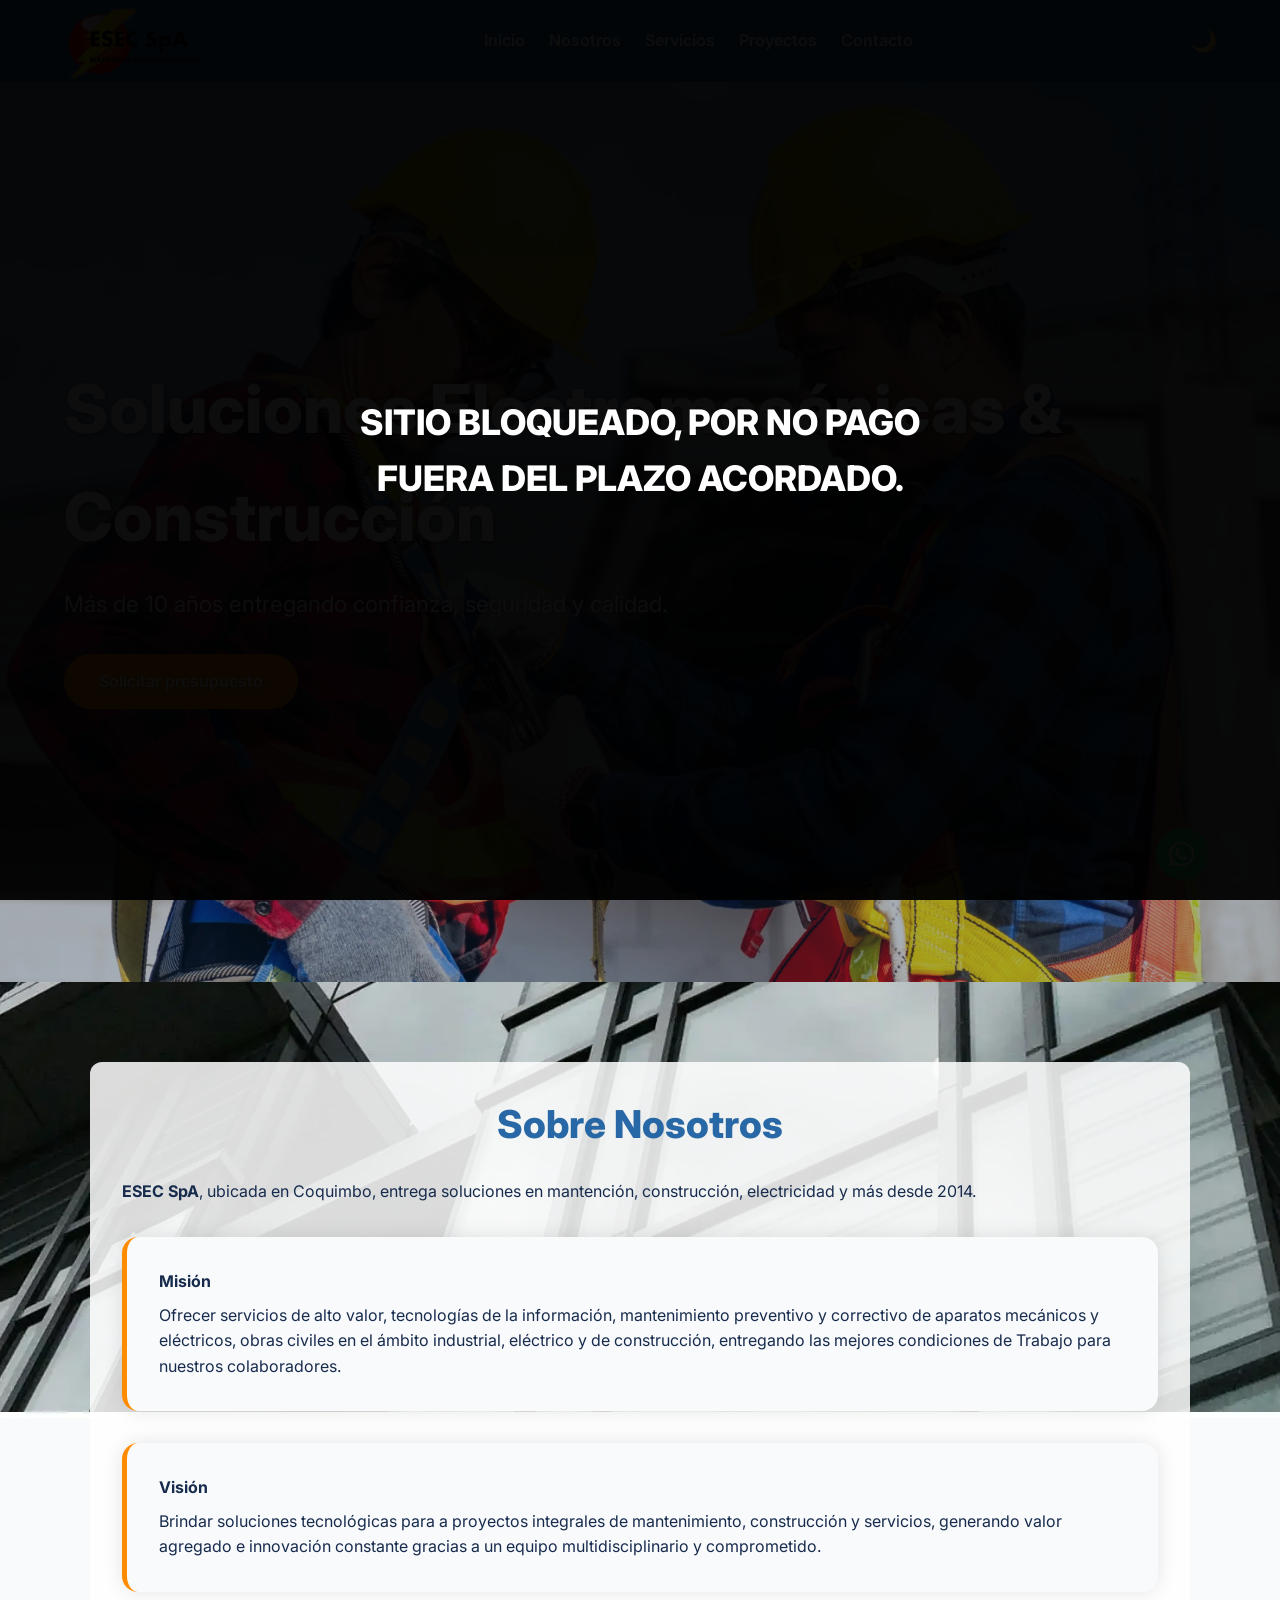
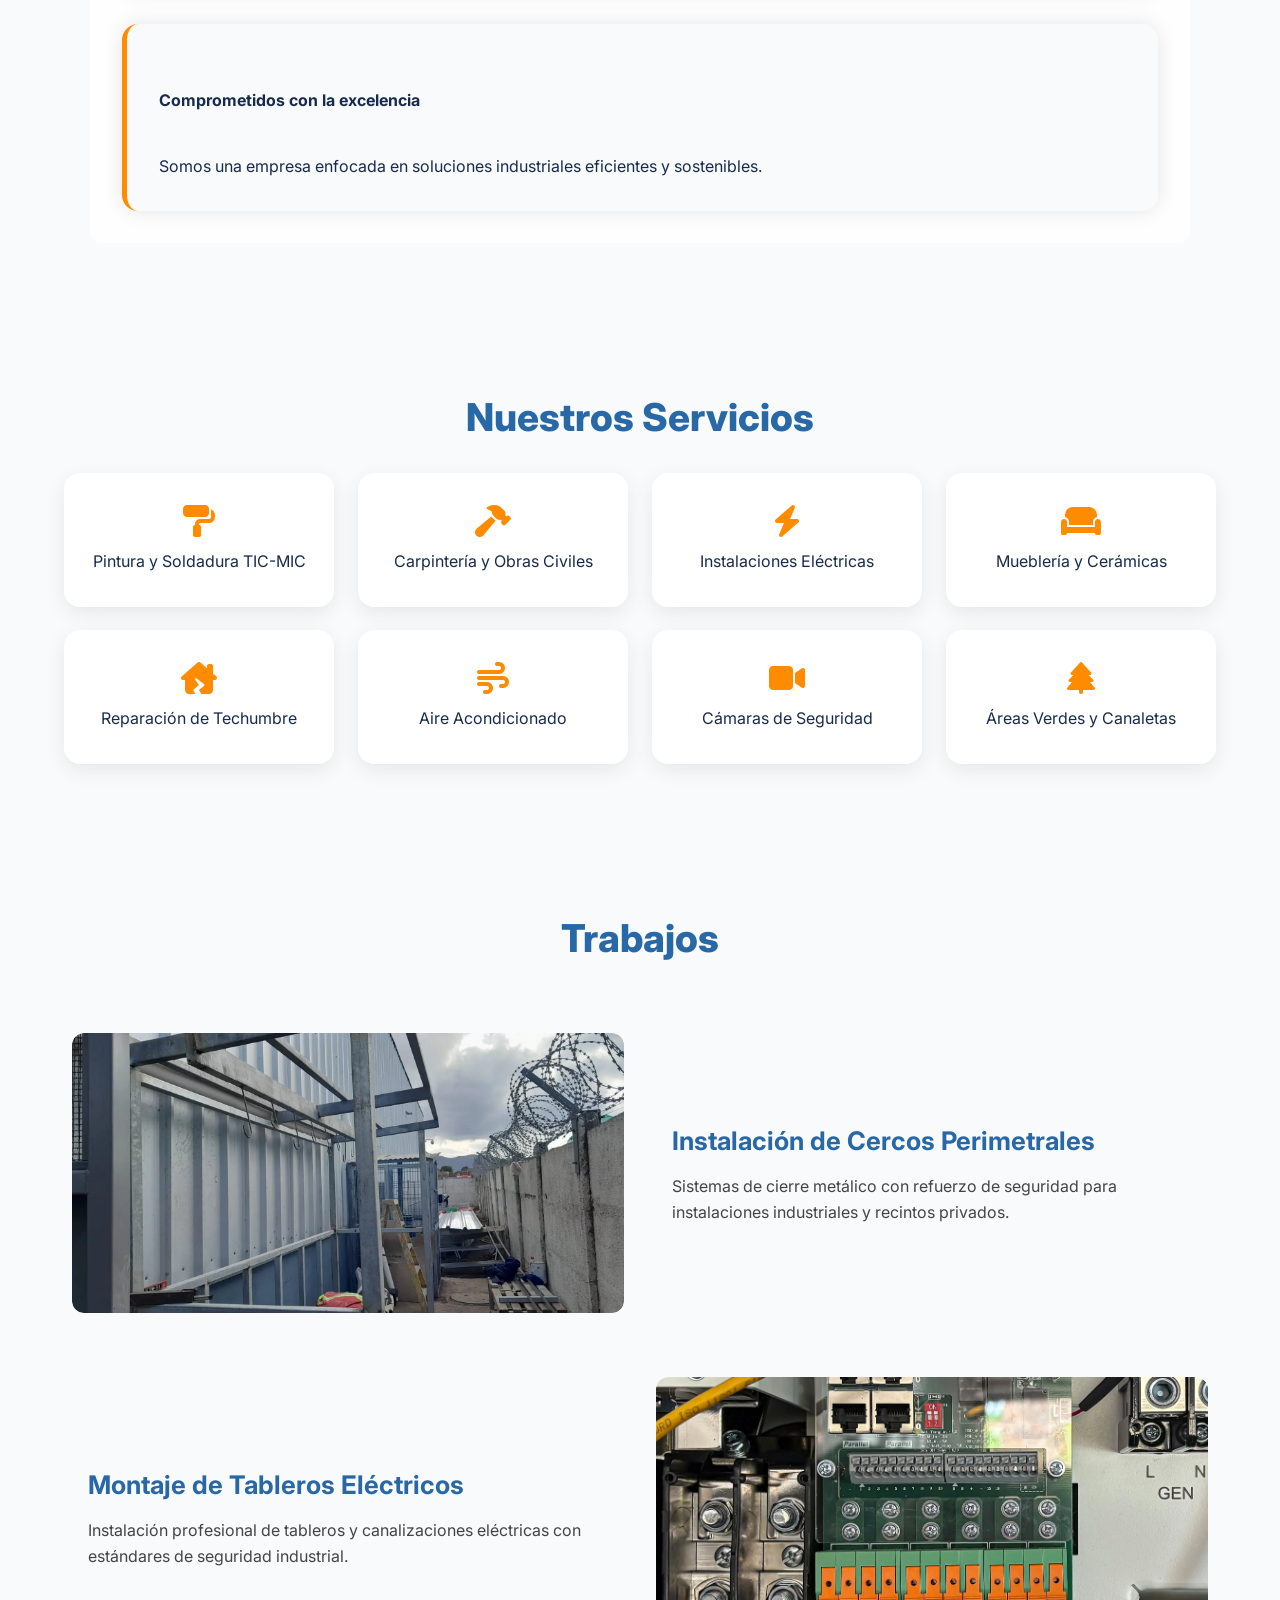
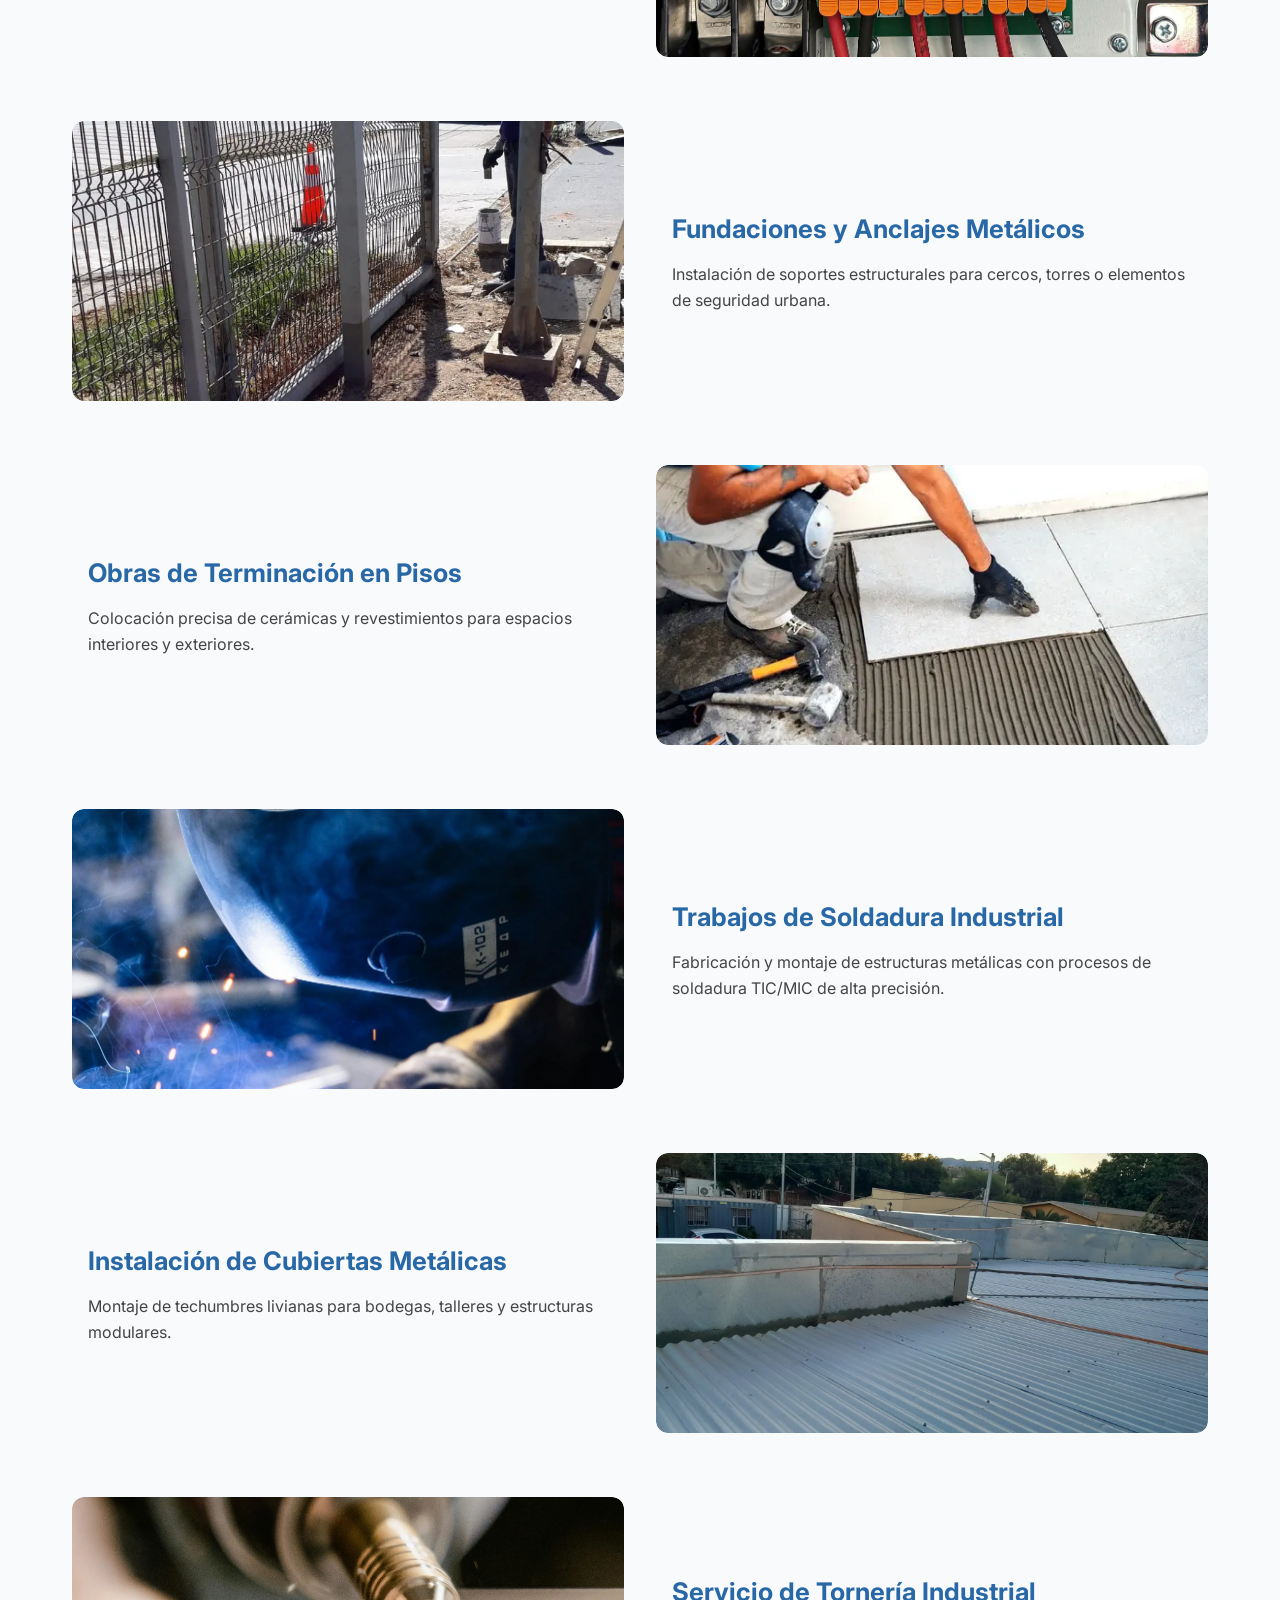
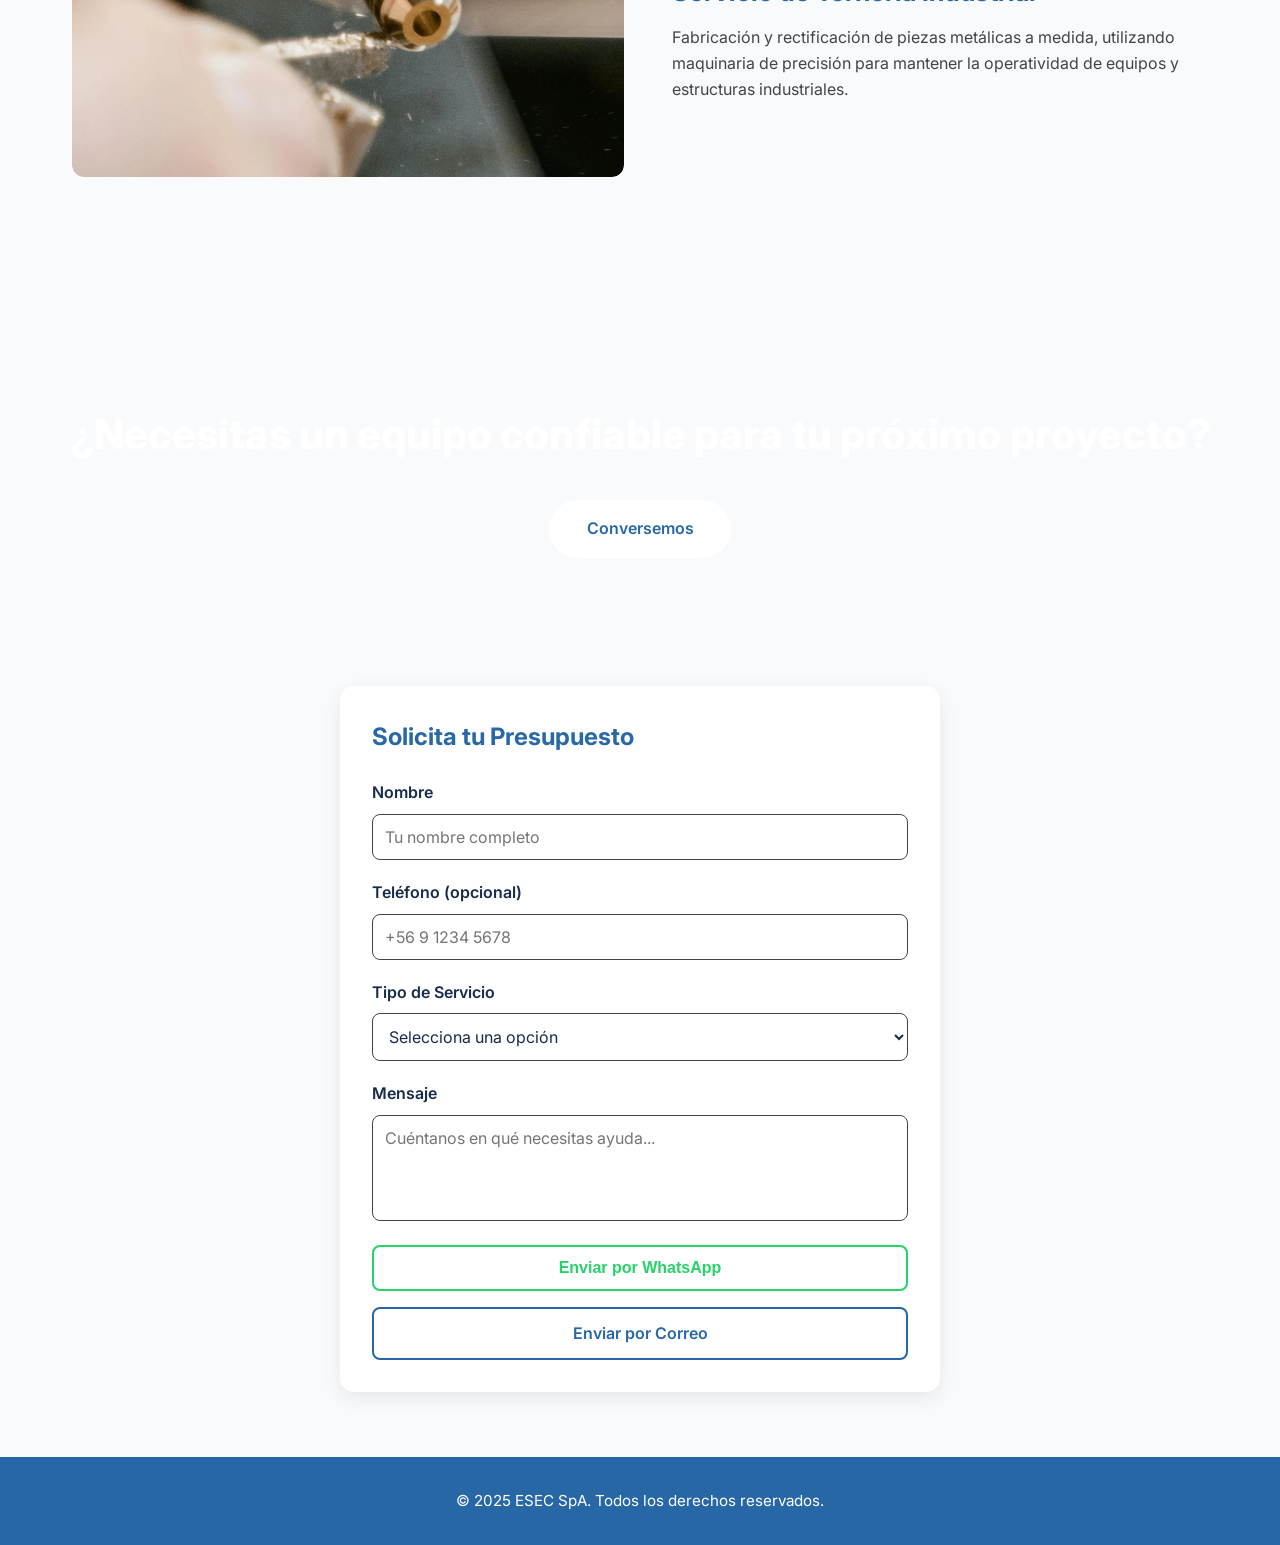
==== commit b7e89234: "mejora" ====
--- a/index.html
+++ b/index.html
@@ -24,7 +24,7 @@
   <!-- WATERMARK -->
     <div class="dev-watermark-overlay">
     <div class="dev-watermark-content">
-      <p>SITIO BLOQUEADO, POR NO PAGO br>FUERA DEL PLAZO ACORDADO.</p>
+      <p>SITIO BLOQUEADO, POR NO PAGO <br>FUERA DEL PLAZO ACORDADO.</p>
     </div>
   </div>
 
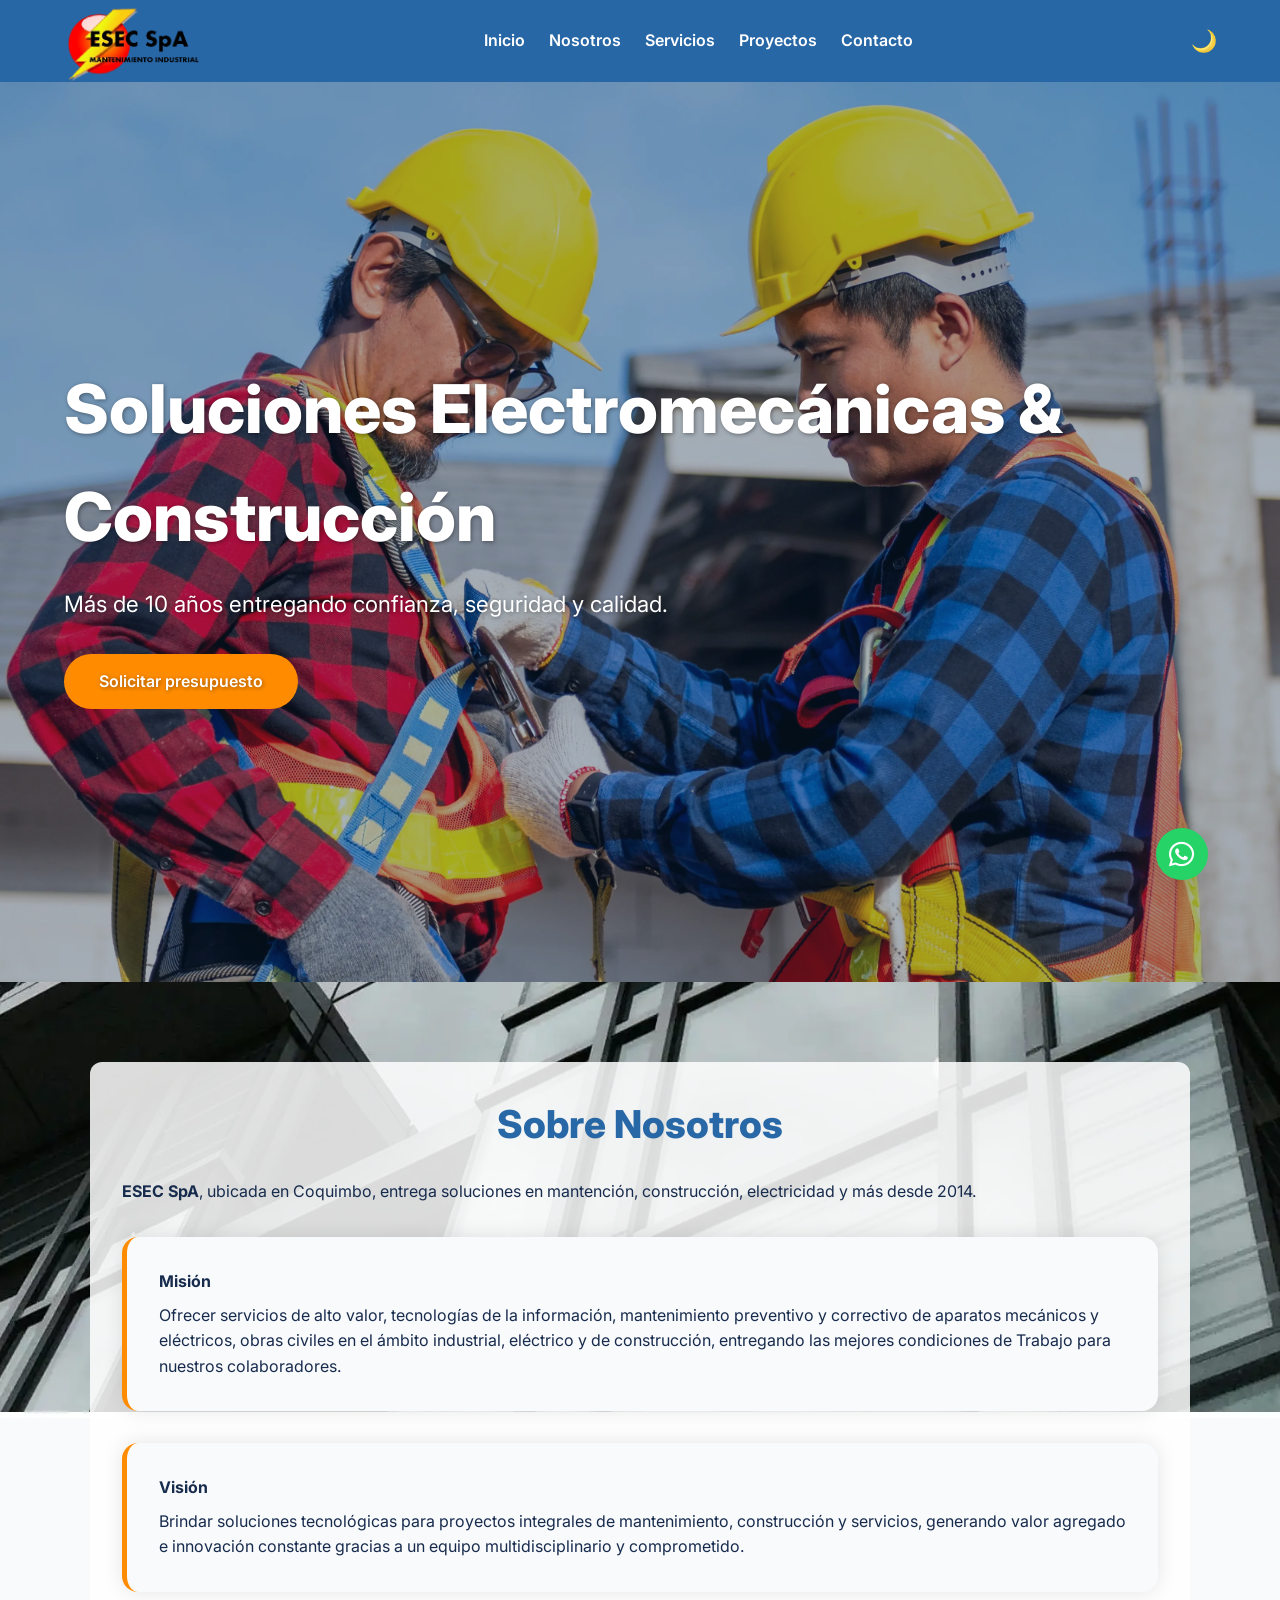
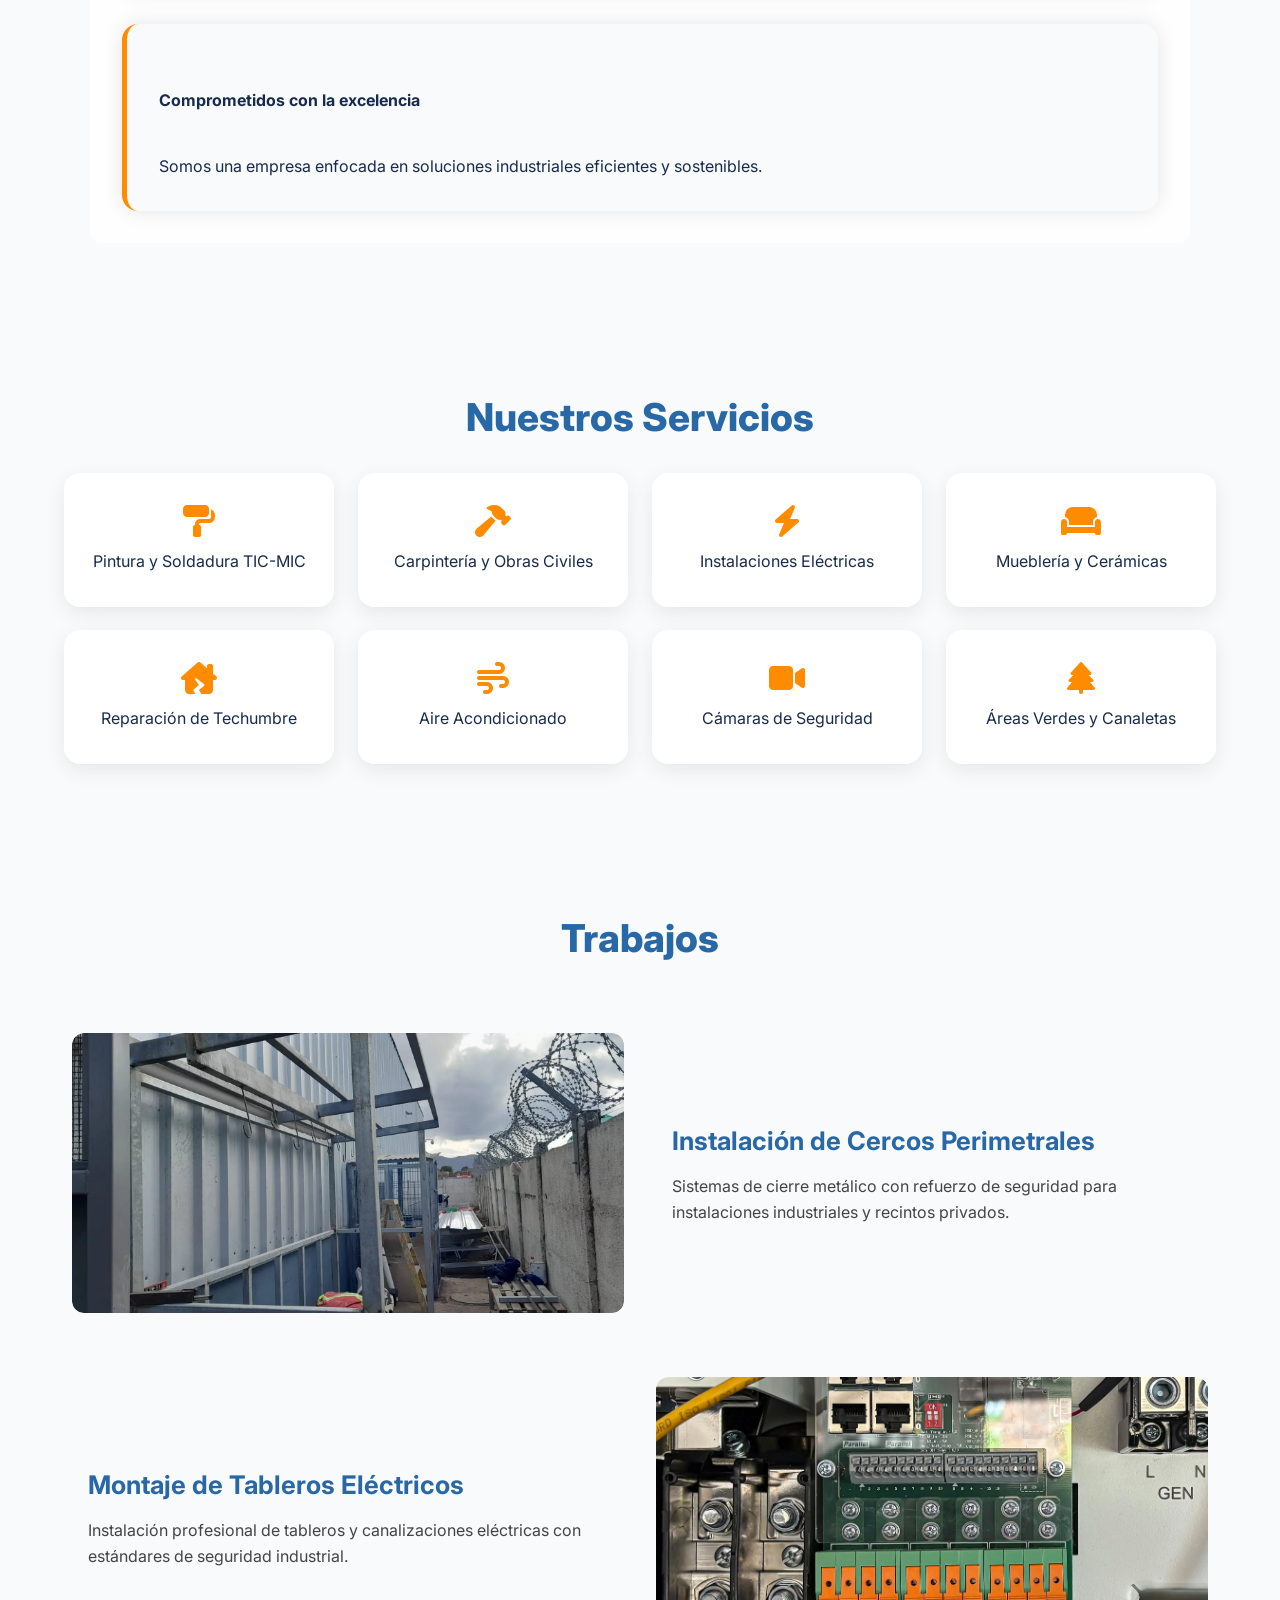
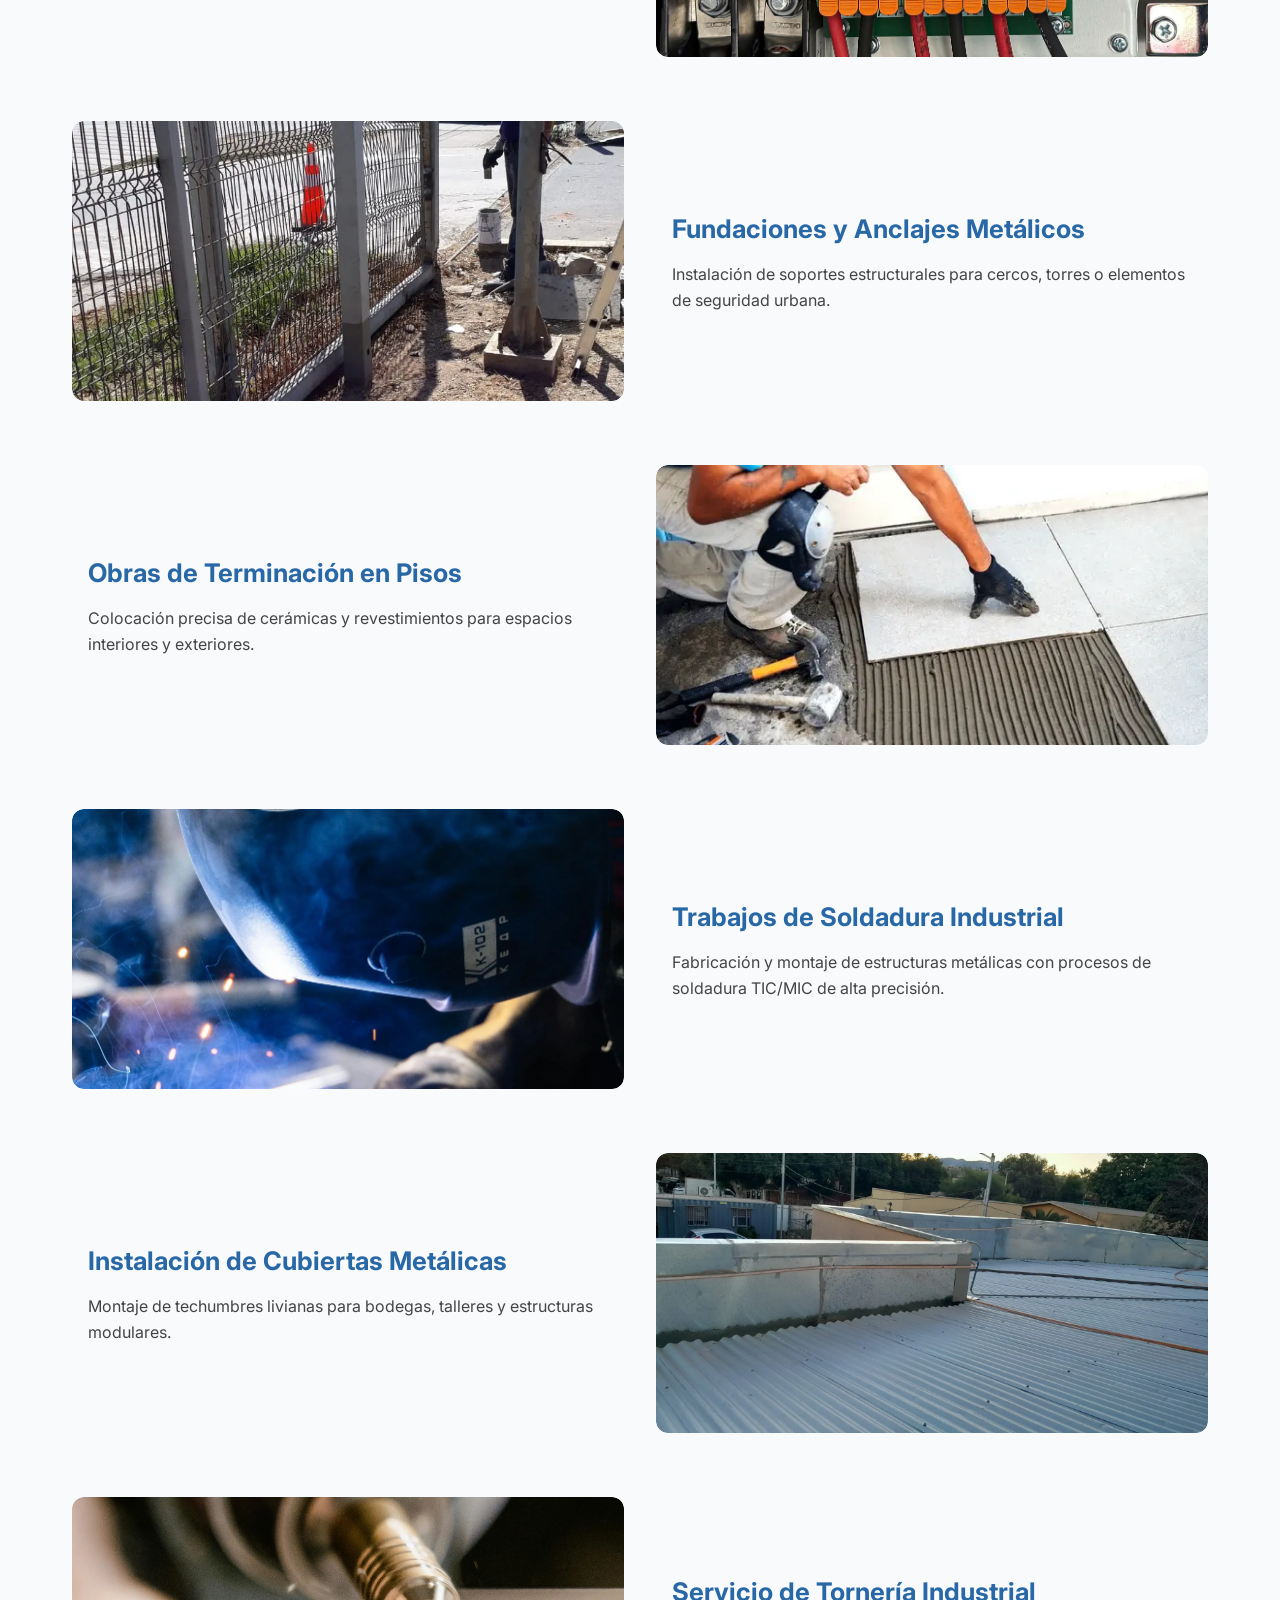
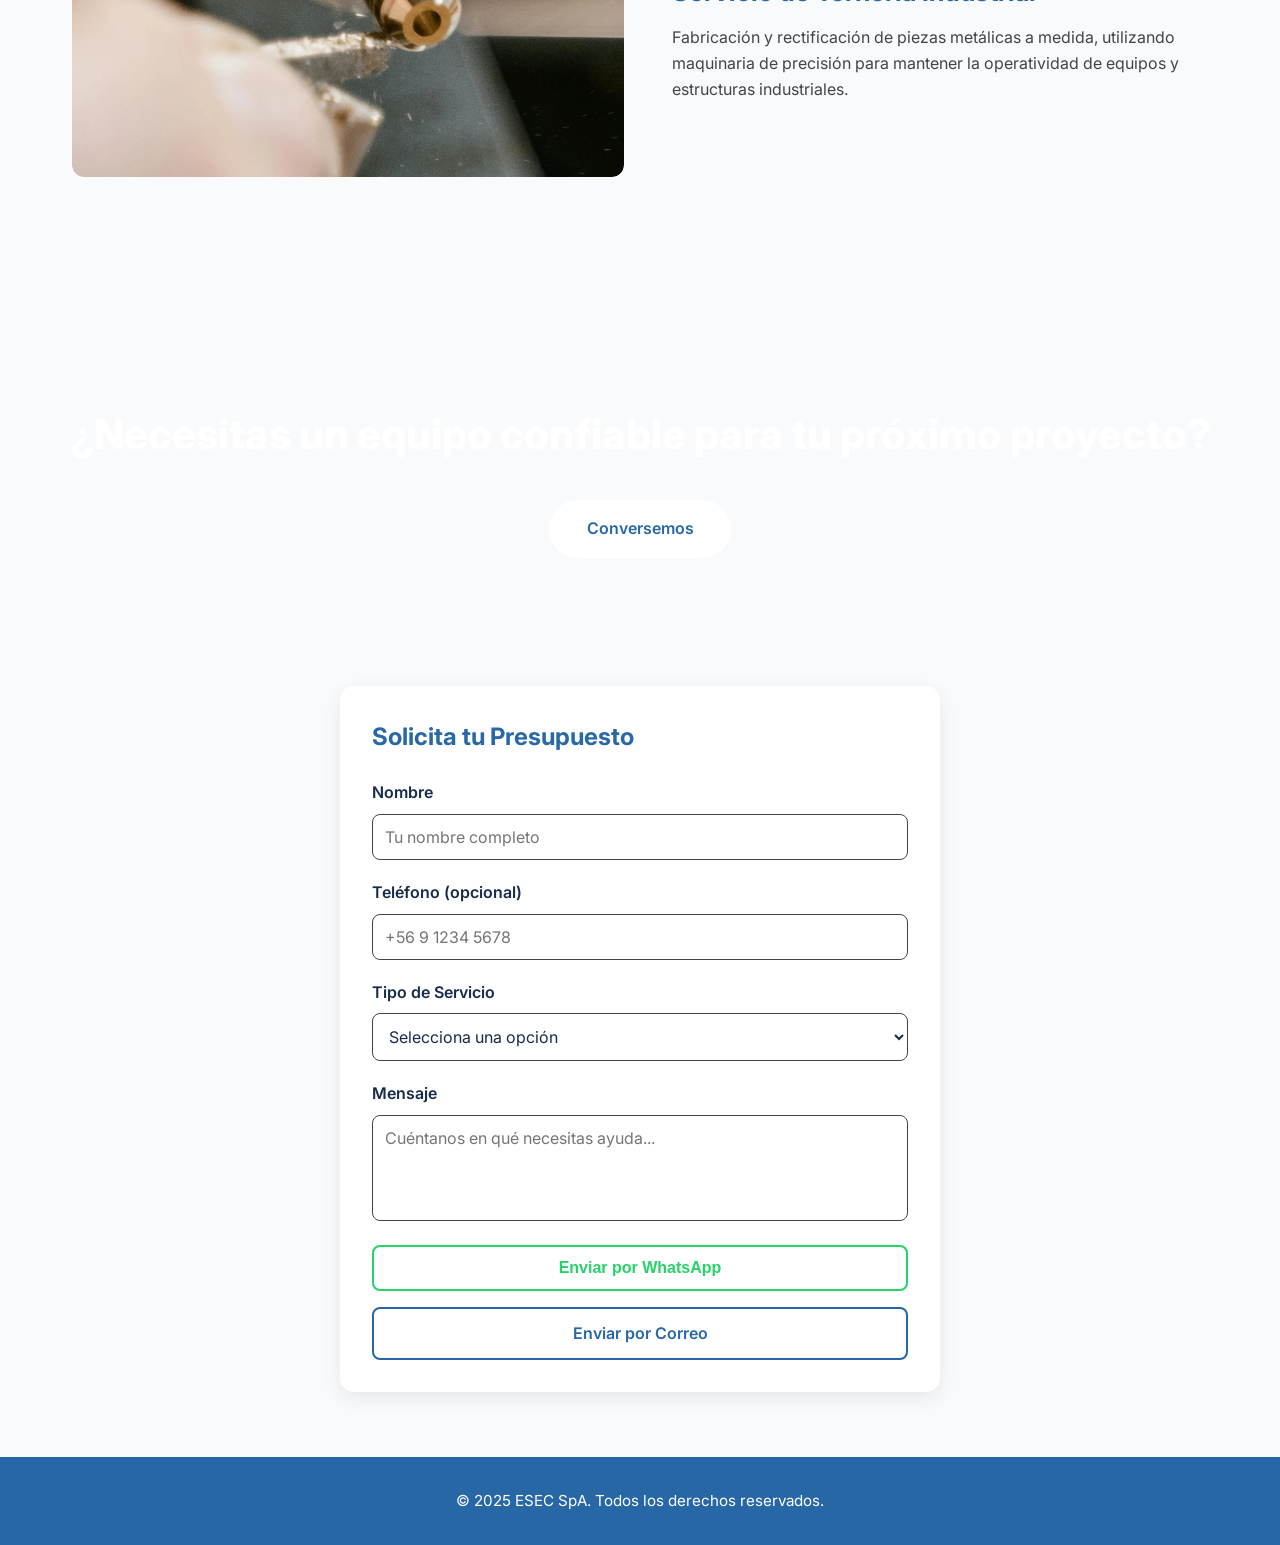
==== commit 2c119ff3: "watarmark off" ====
--- a/index.html
+++ b/index.html
@@ -22,11 +22,11 @@
 <body>
 
   <!-- WATERMARK -->
-    <div class="dev-watermark-overlay">
+<!--     <div class="dev-watermark-overlay">
     <div class="dev-watermark-content">
       <p>SITIO BLOQUEADO, POR NO PAGO <br>FUERA DEL PLAZO ACORDADO.</p>
     </div>
-  </div>
+  </div> -->
 
   <!-- NAVBAR DESKTOP -->
   <header class="navbar">
@@ -101,7 +101,7 @@
       </div>
       <div class="card scroll-animate ">
         <h3>Visión</h3>
-        <p> Brindar soluciones tecnológicas para a proyectos integrales de mantenimiento, construcción y servicios, generando valor agregado e innovación constante gracias a un equipo multidisciplinario y comprometido.</p>
+        <p> Brindar soluciones tecnológicas para proyectos integrales de mantenimiento, construcción y servicios, generando valor agregado e innovación constante gracias a un equipo multidisciplinario y comprometido.</p>
       </div>
       <div class="image-overlay-section card scroll-animate">
       <div class="vision-mision">
--- a/style.css
+++ b/style.css
@@ -1043,7 +1043,7 @@
 }
 
 /* DEV- WATERMARK */
- .dev-watermark-overlay {
+ /* .dev-watermark-overlay {
   position: fixed;
   inset: 0;
   background: rgba(0, 0, 0, 0.95);
@@ -1077,3 +1077,4 @@
   overflow: hidden;
   height: 100vh;
 } 
+ */
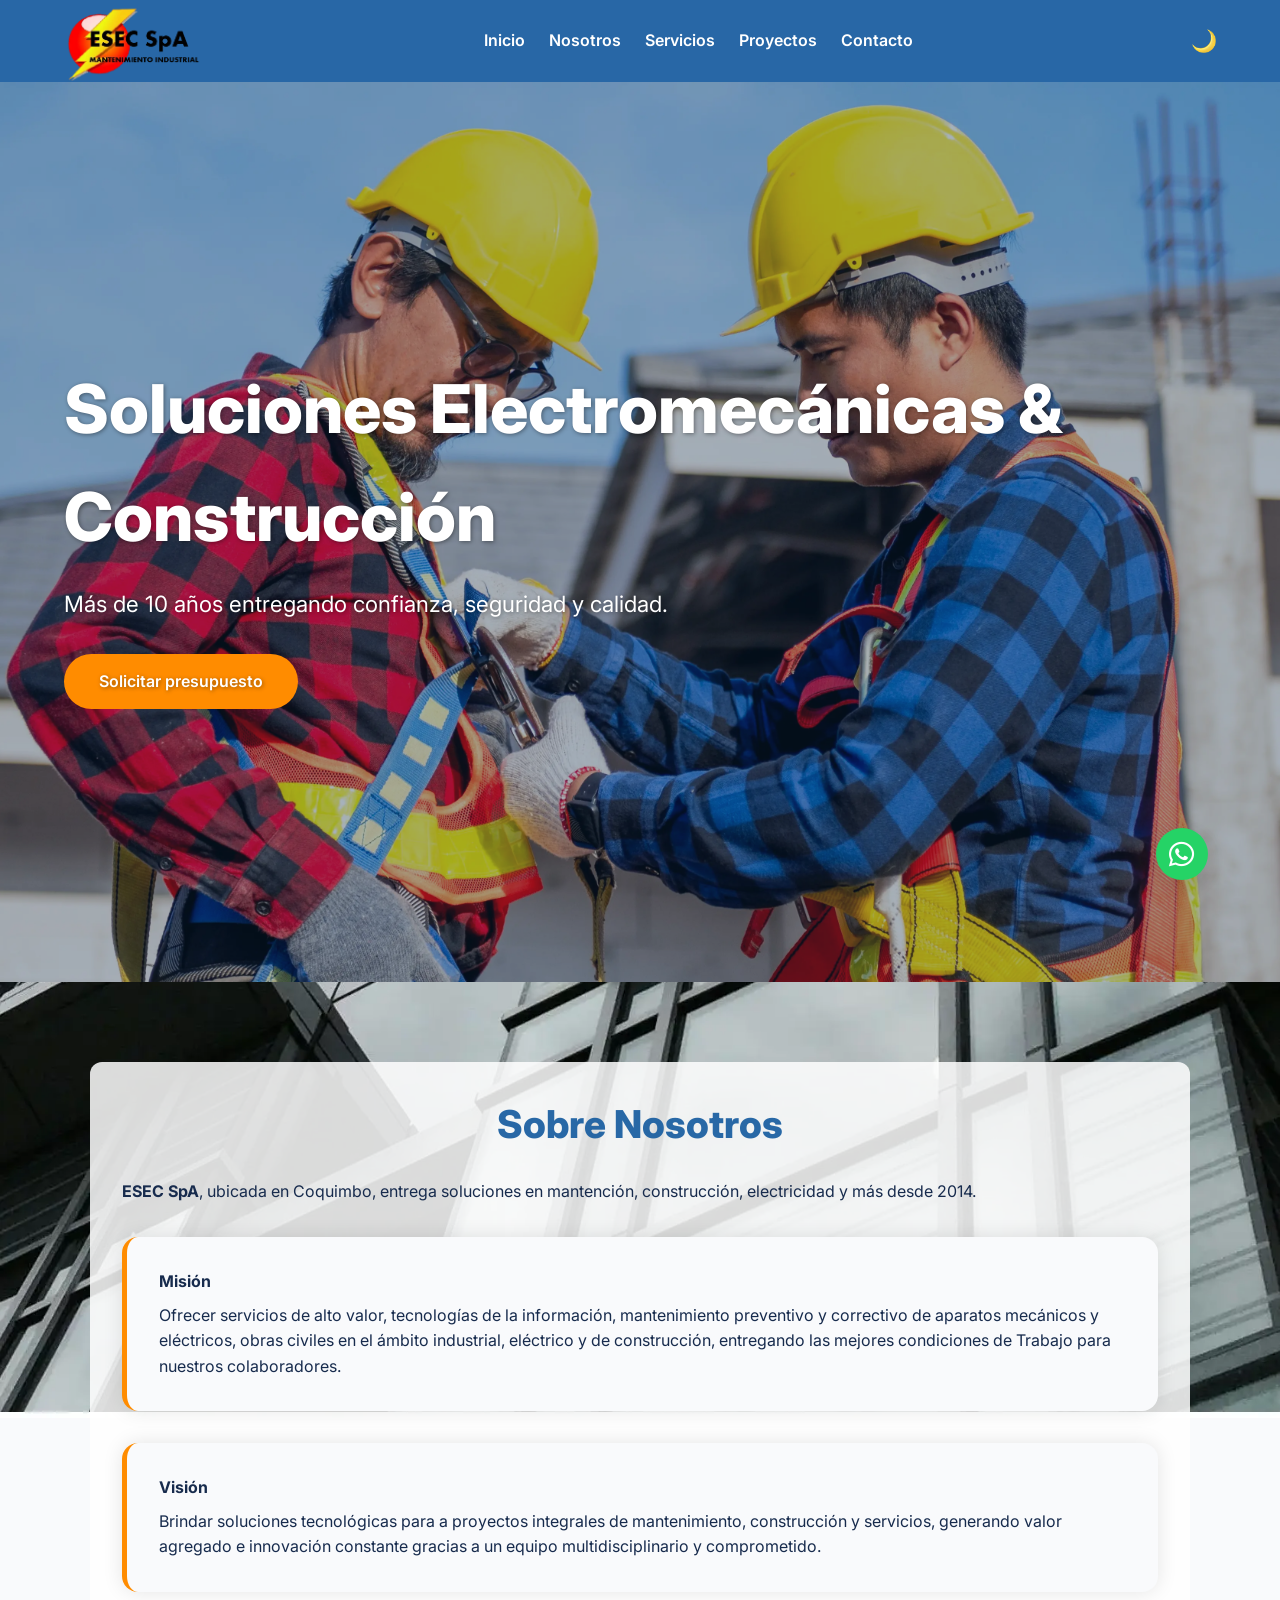
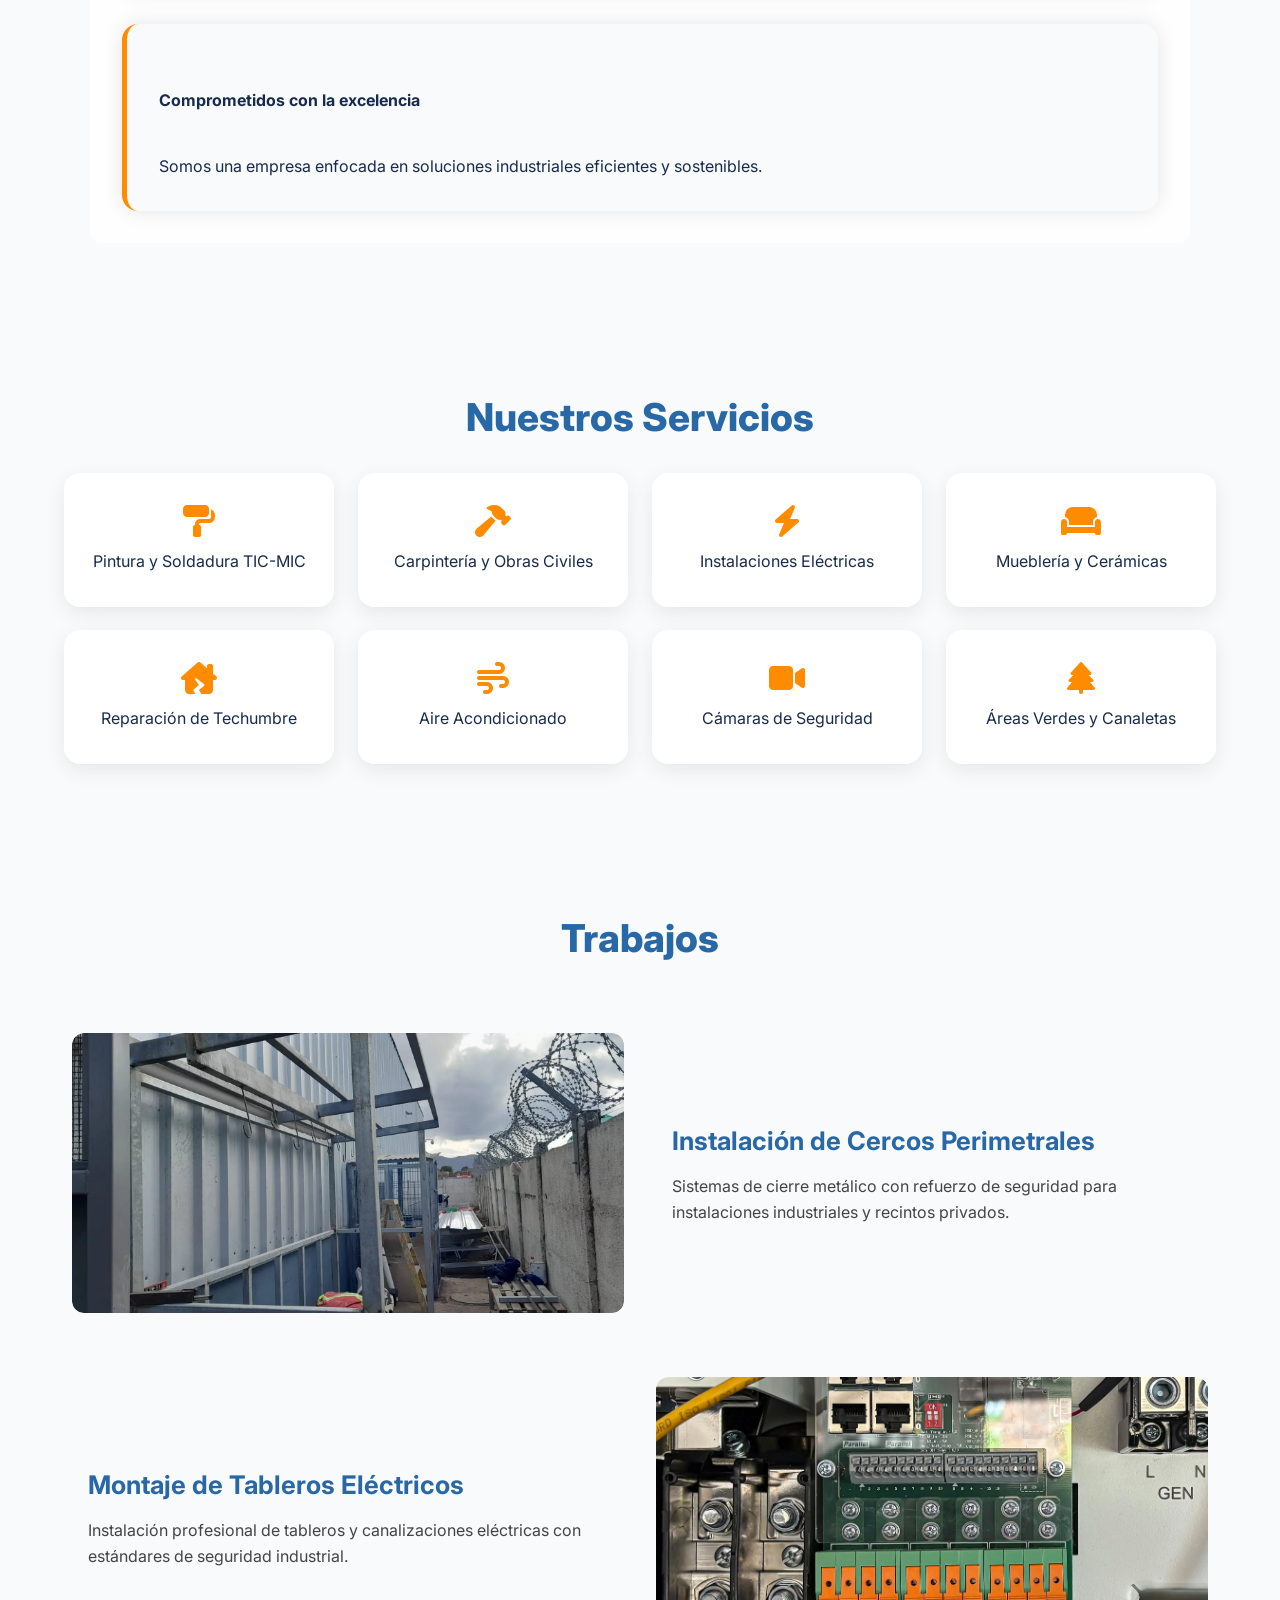
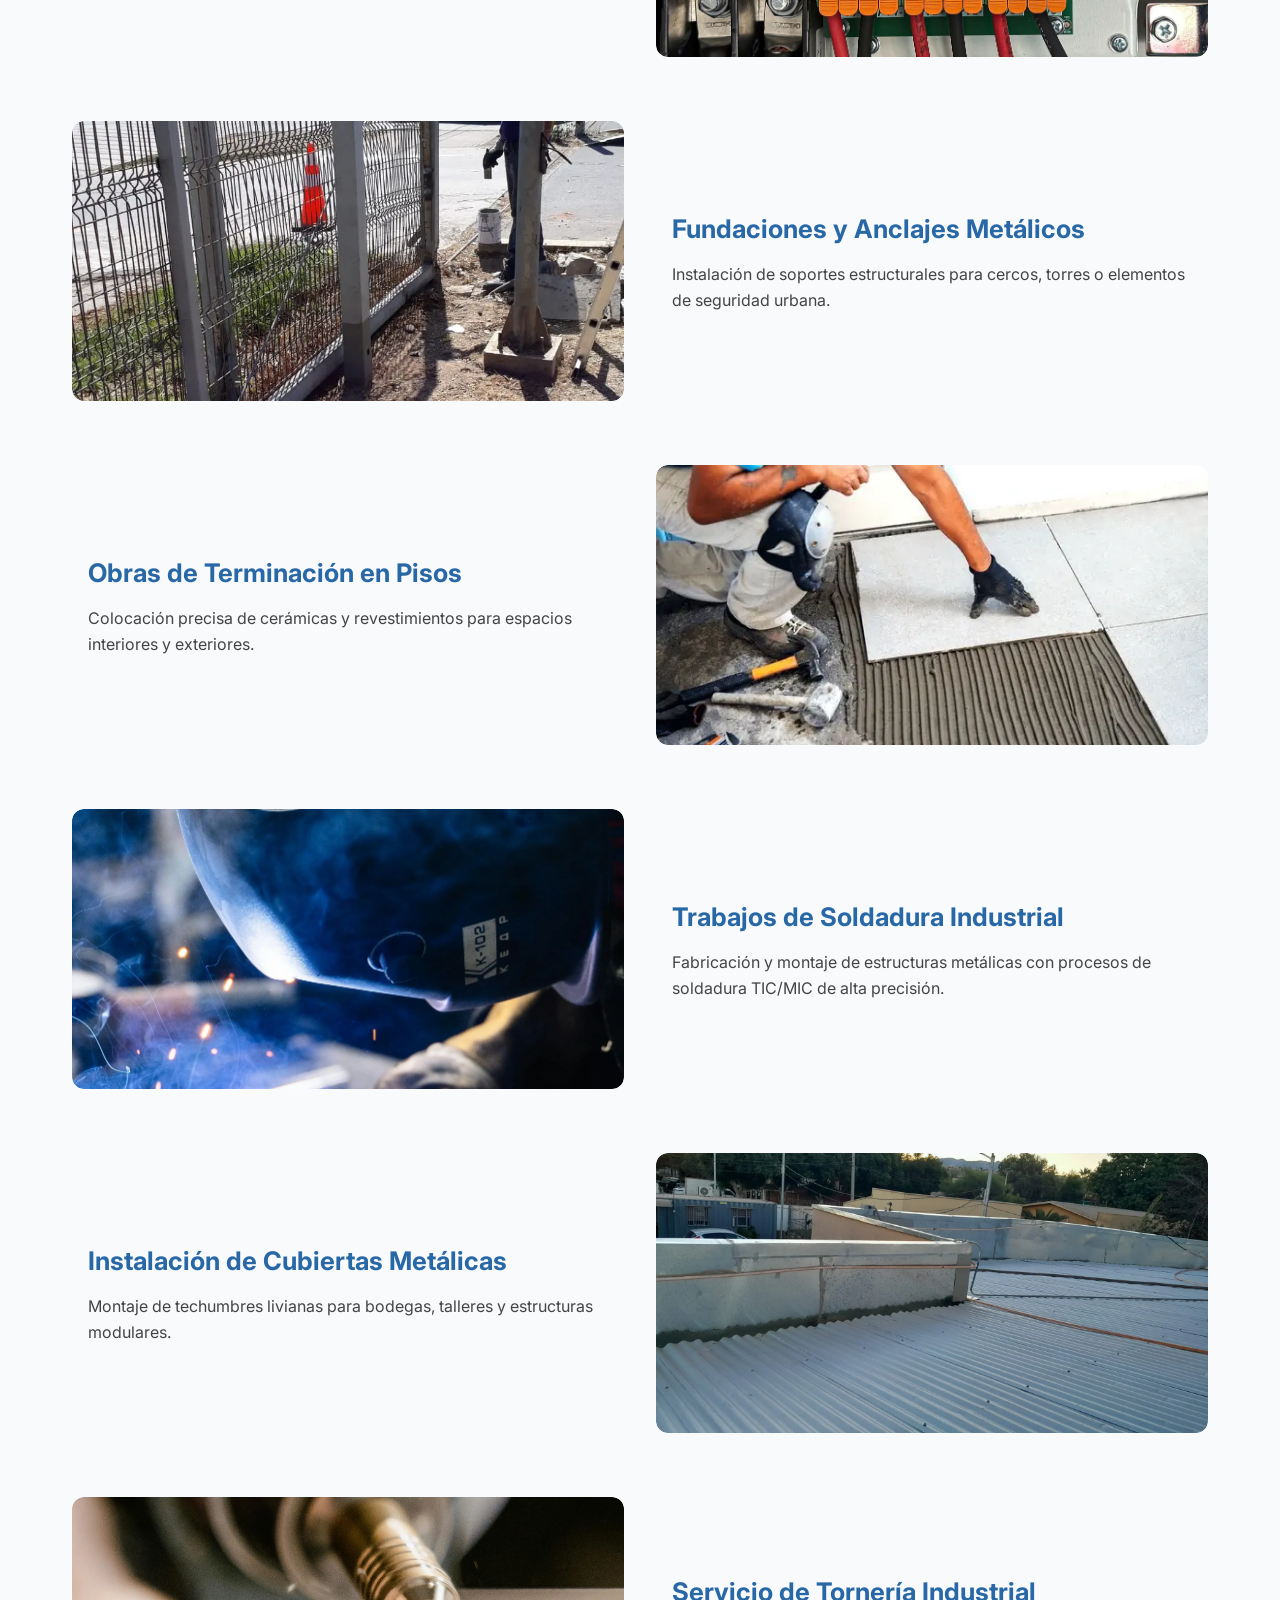
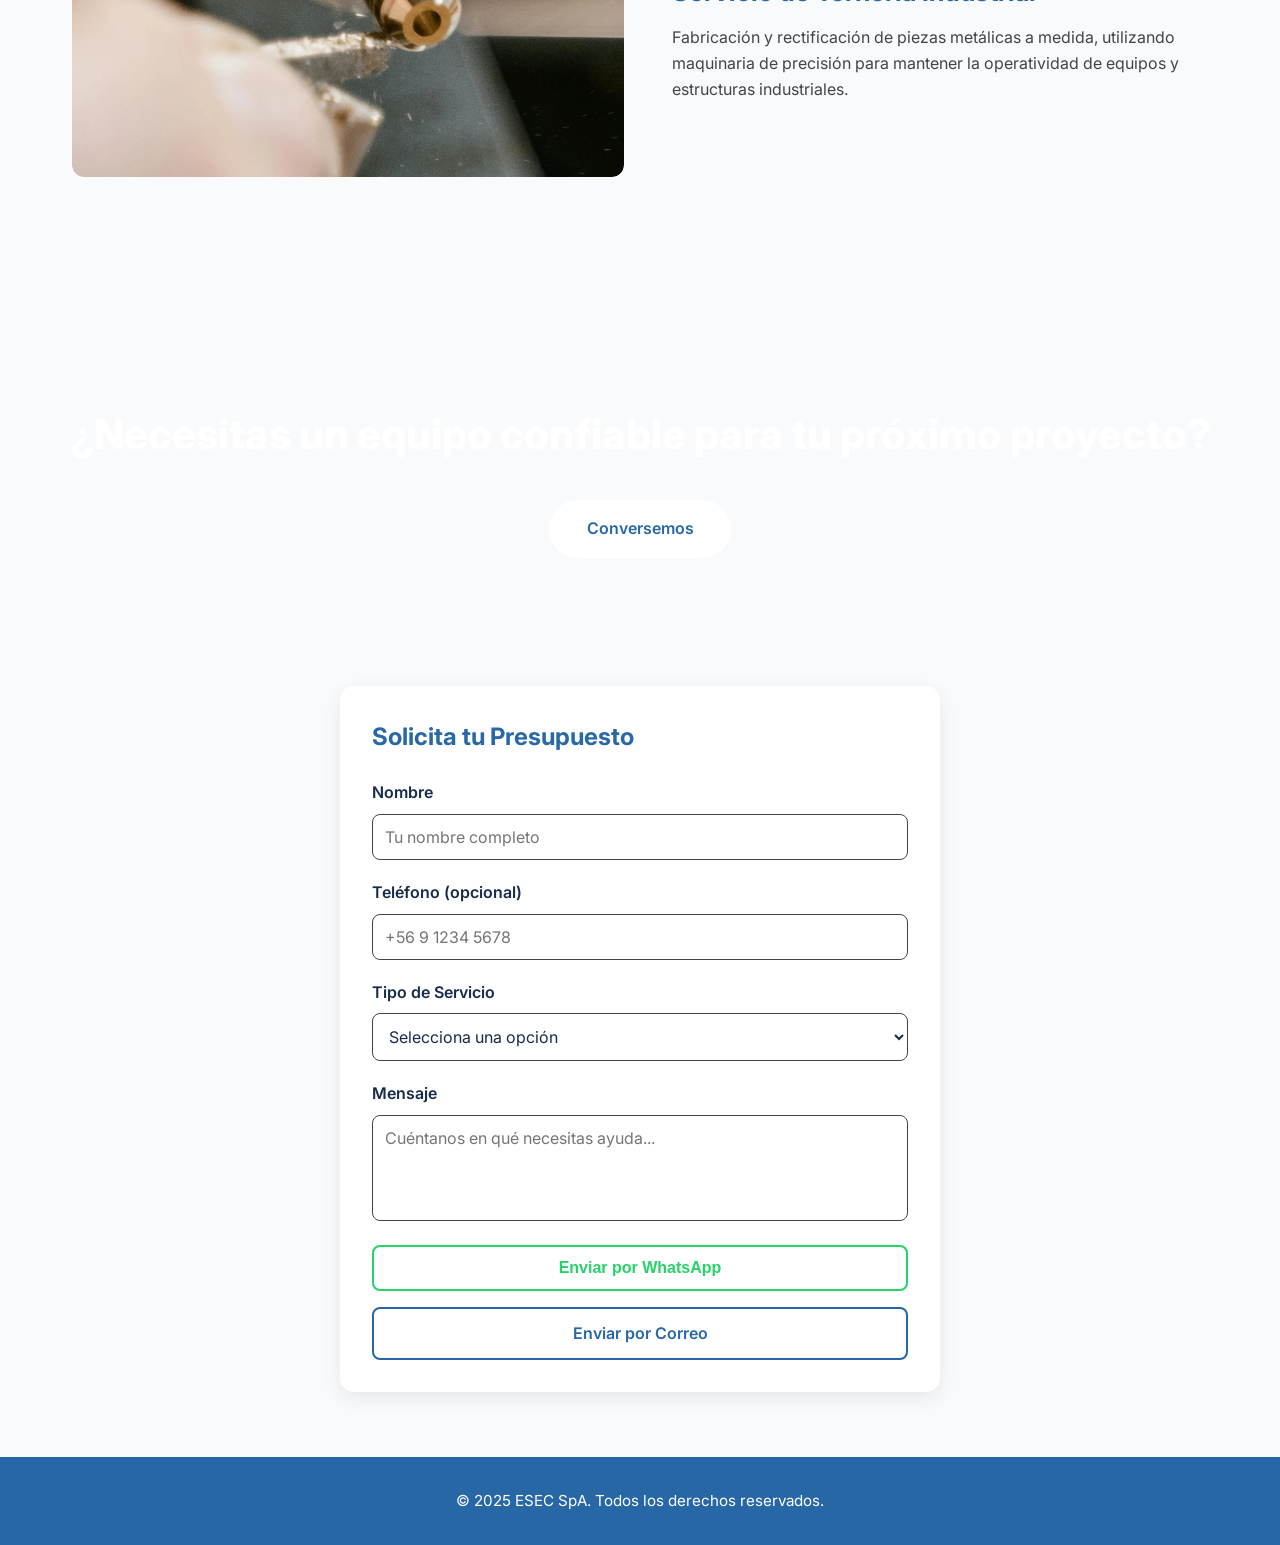
==== commit 8b71f205: "watarmark off" ====
--- a/index.html
+++ b/index.html
@@ -101,7 +101,7 @@
       </div>
       <div class="card scroll-animate ">
         <h3>Visión</h3>
-        <p> Brindar soluciones tecnológicas para proyectos integrales de mantenimiento, construcción y servicios, generando valor agregado e innovación constante gracias a un equipo multidisciplinario y comprometido.</p>
+        <p> Brindar soluciones tecnológicas para a proyectos integrales de mantenimiento, construcción y servicios, generando valor agregado e innovación constante gracias a un equipo multidisciplinario y comprometido.</p>
       </div>
       <div class="image-overlay-section card scroll-animate">
       <div class="vision-mision">
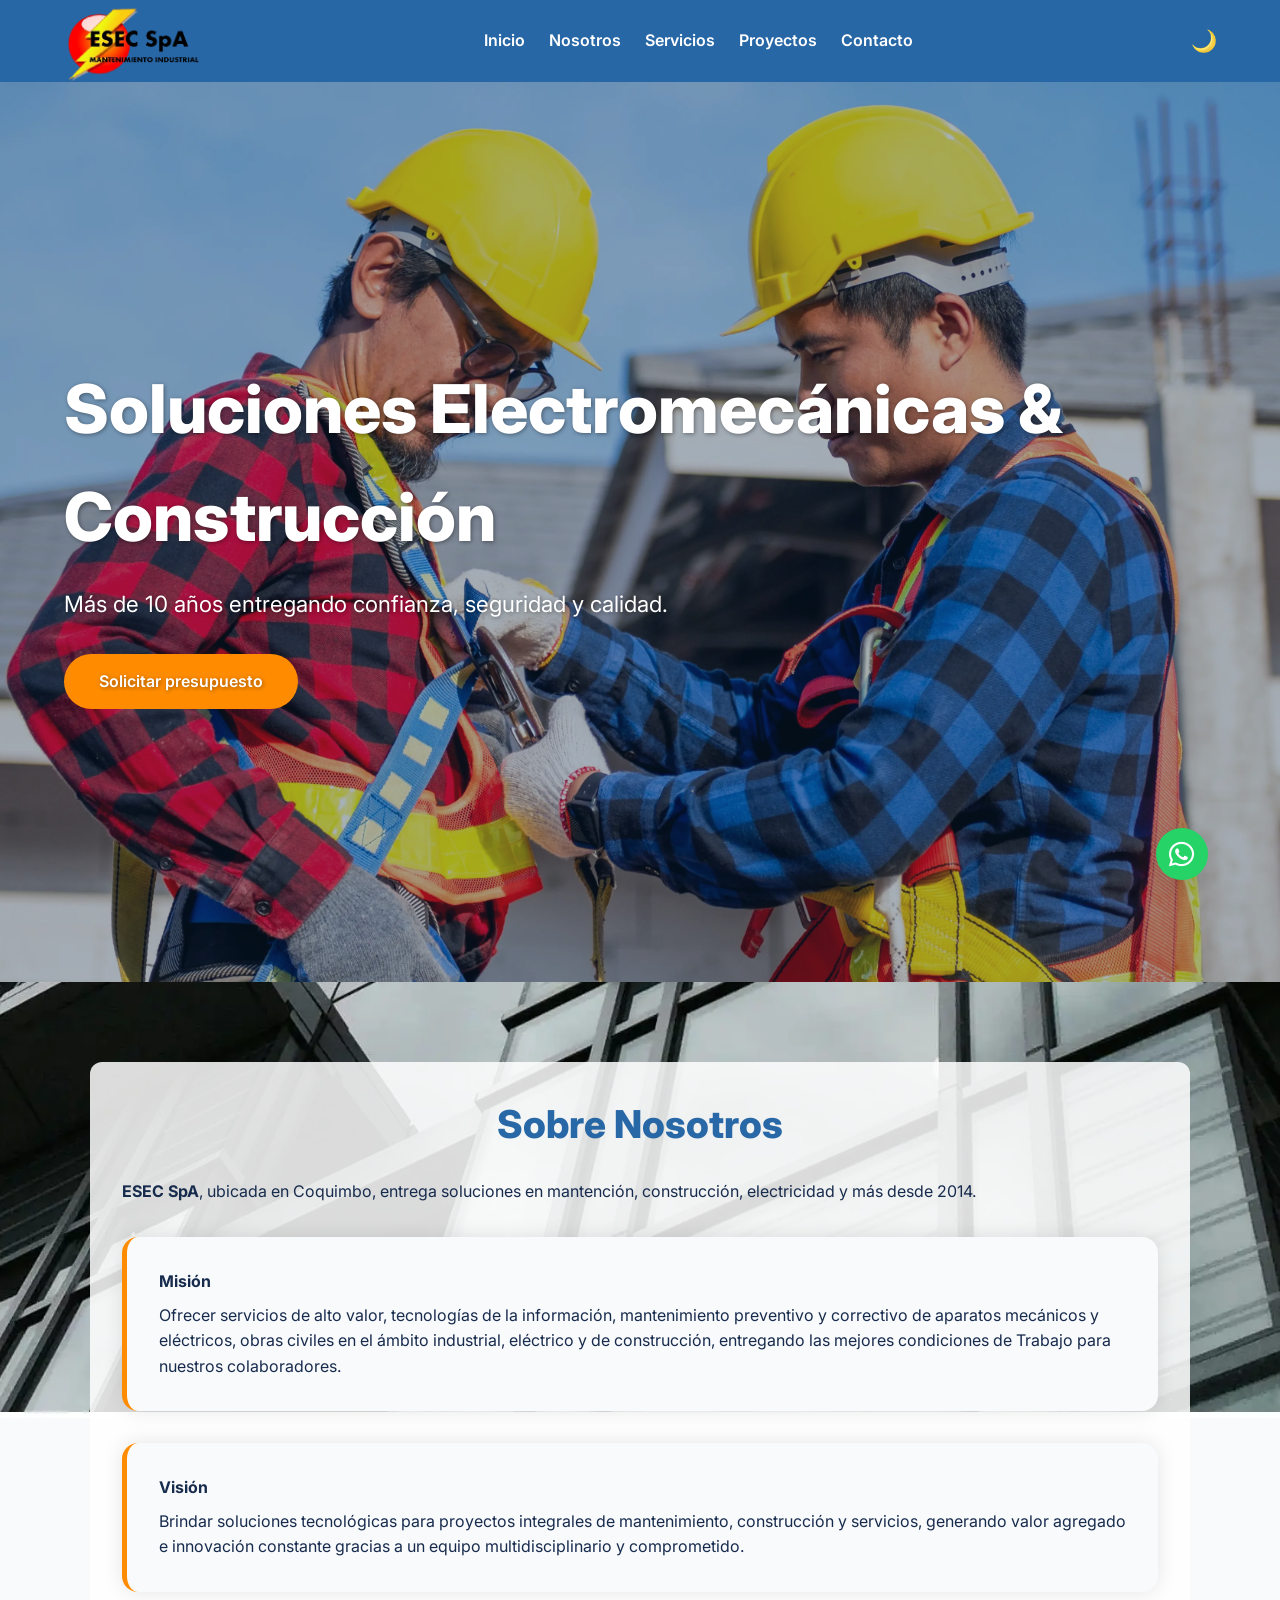
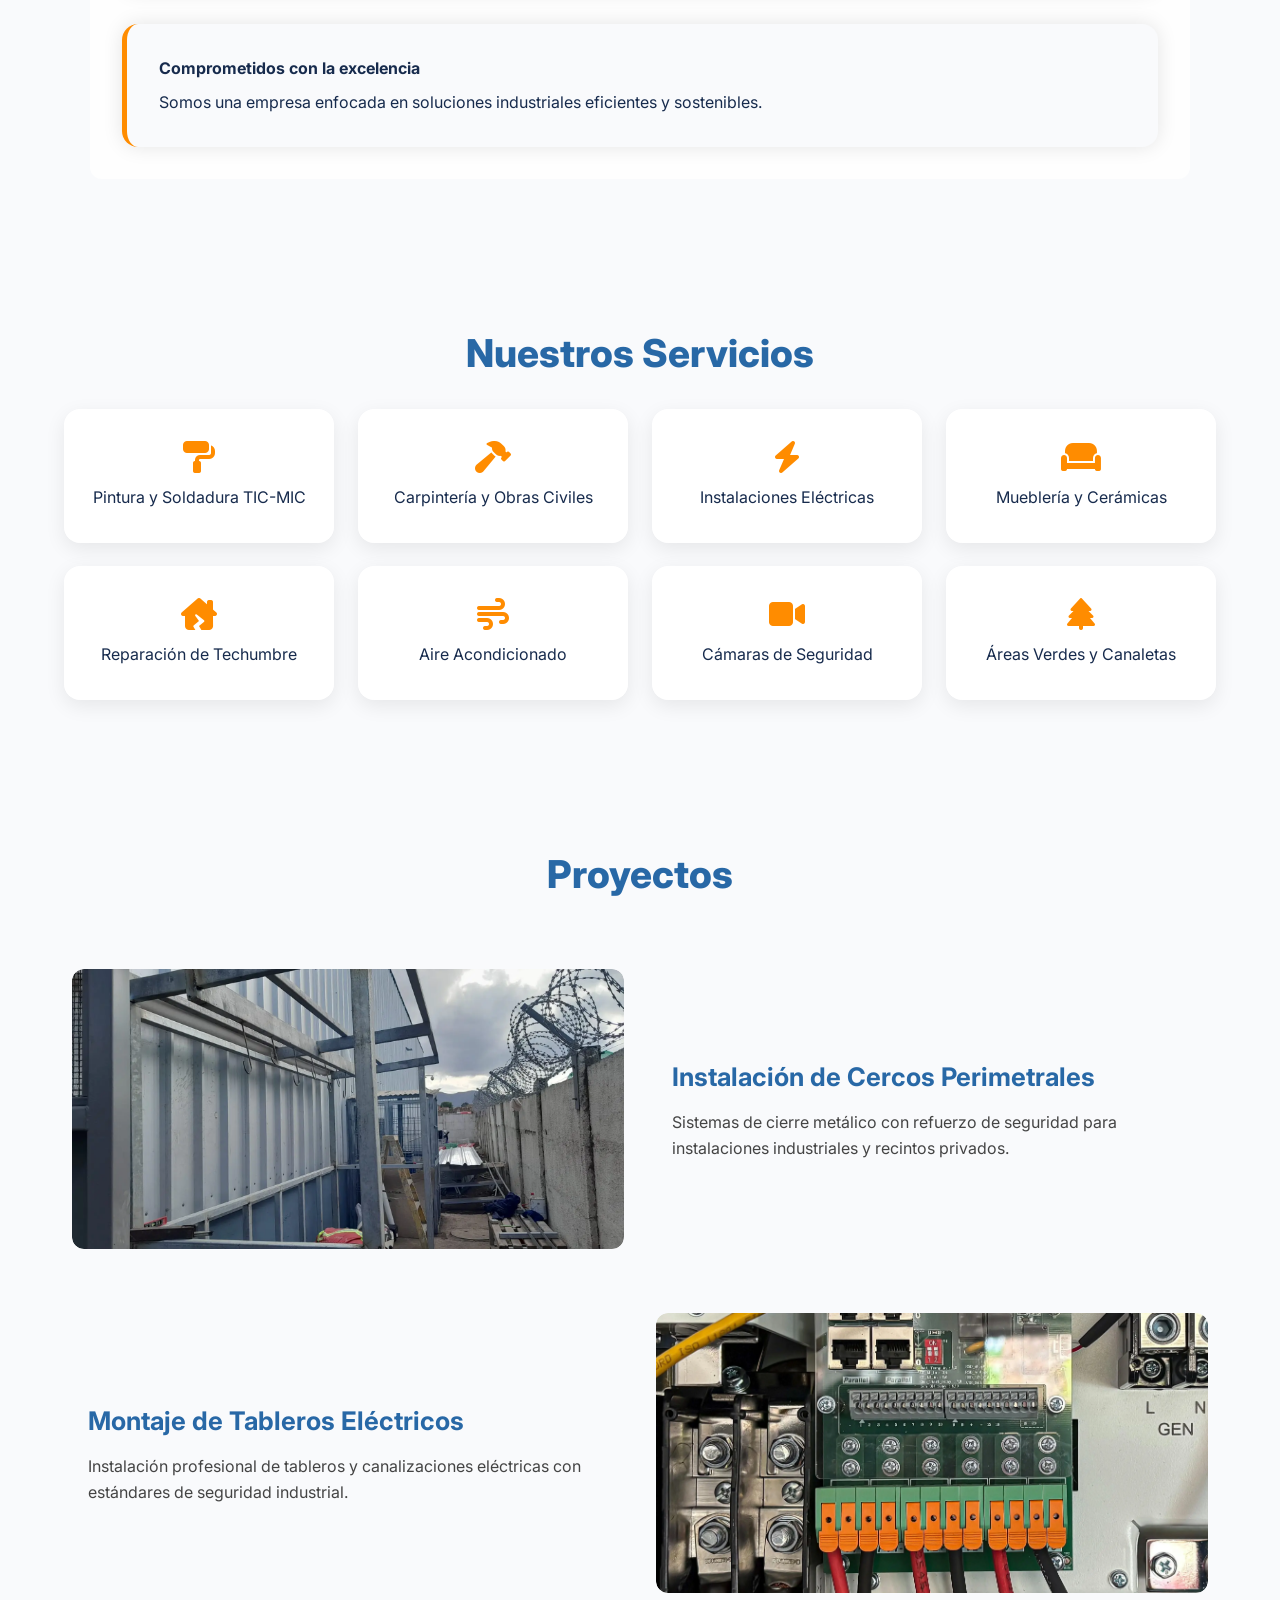
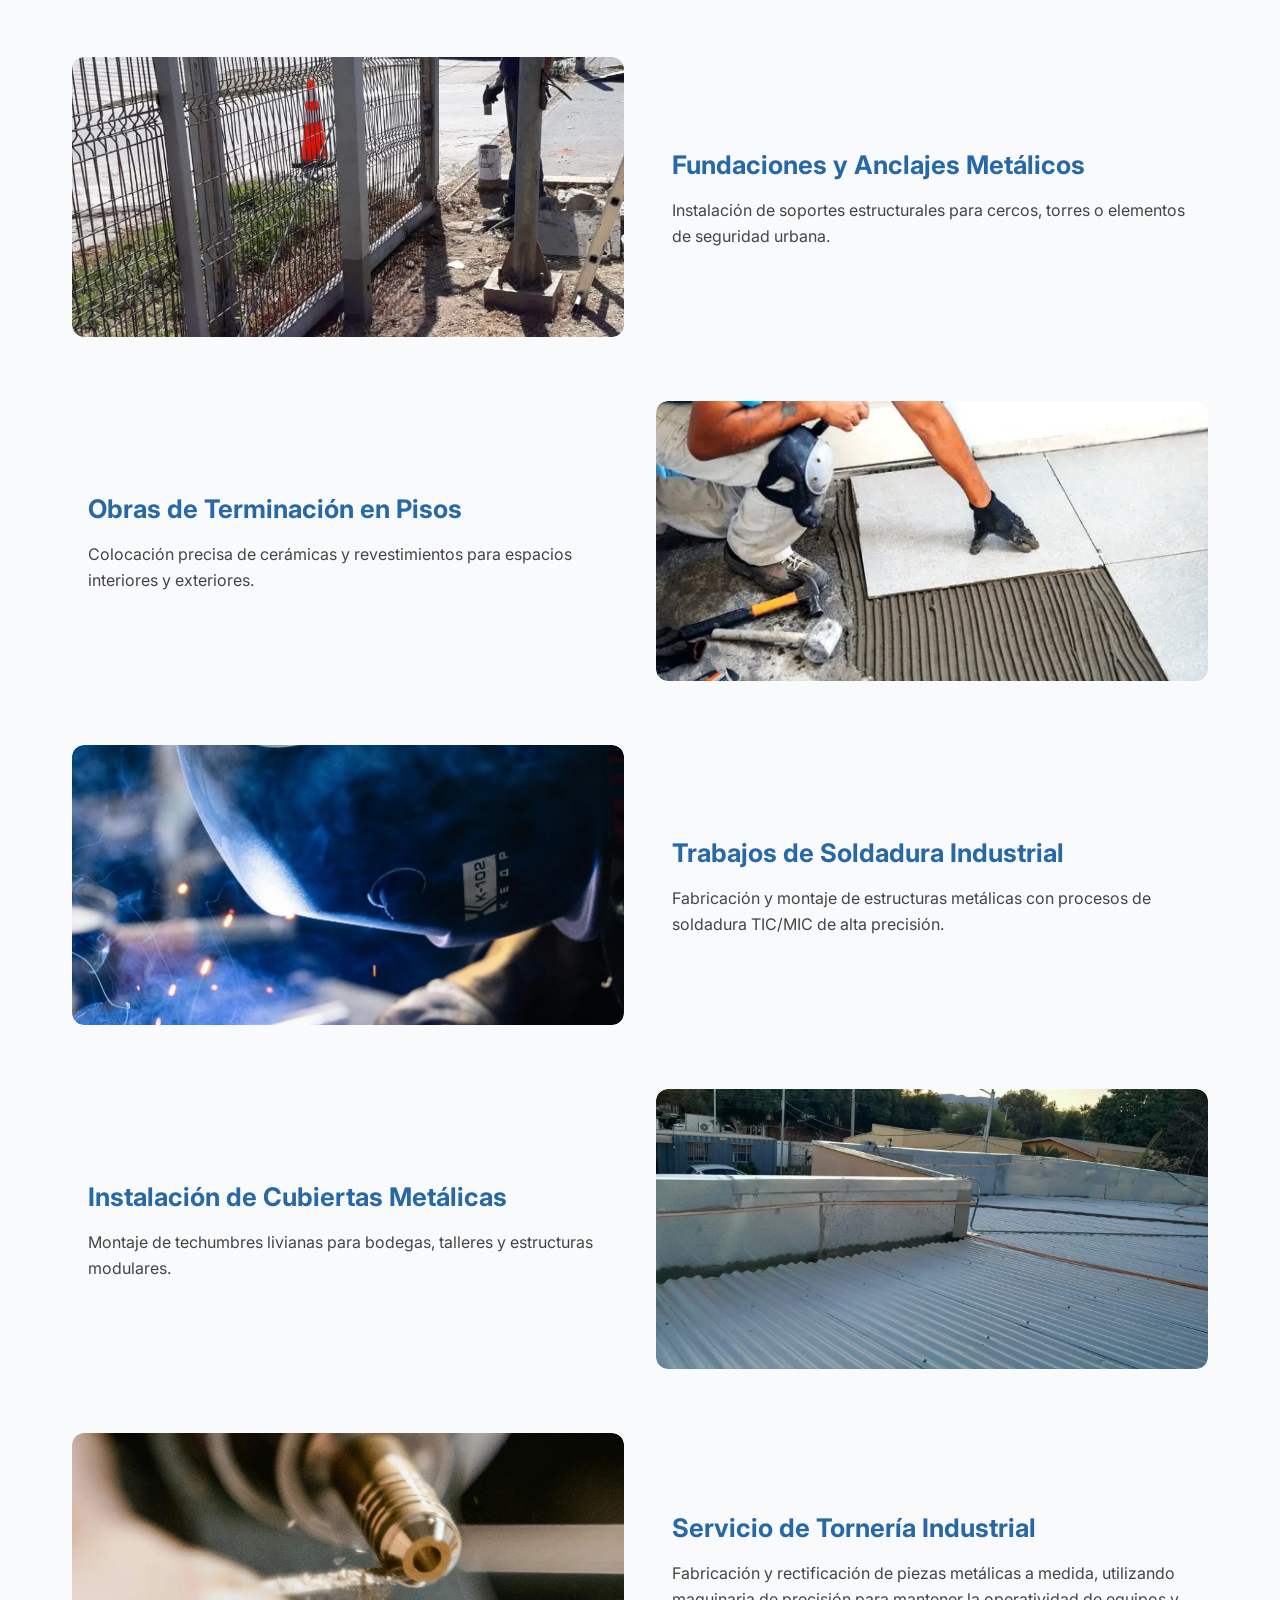
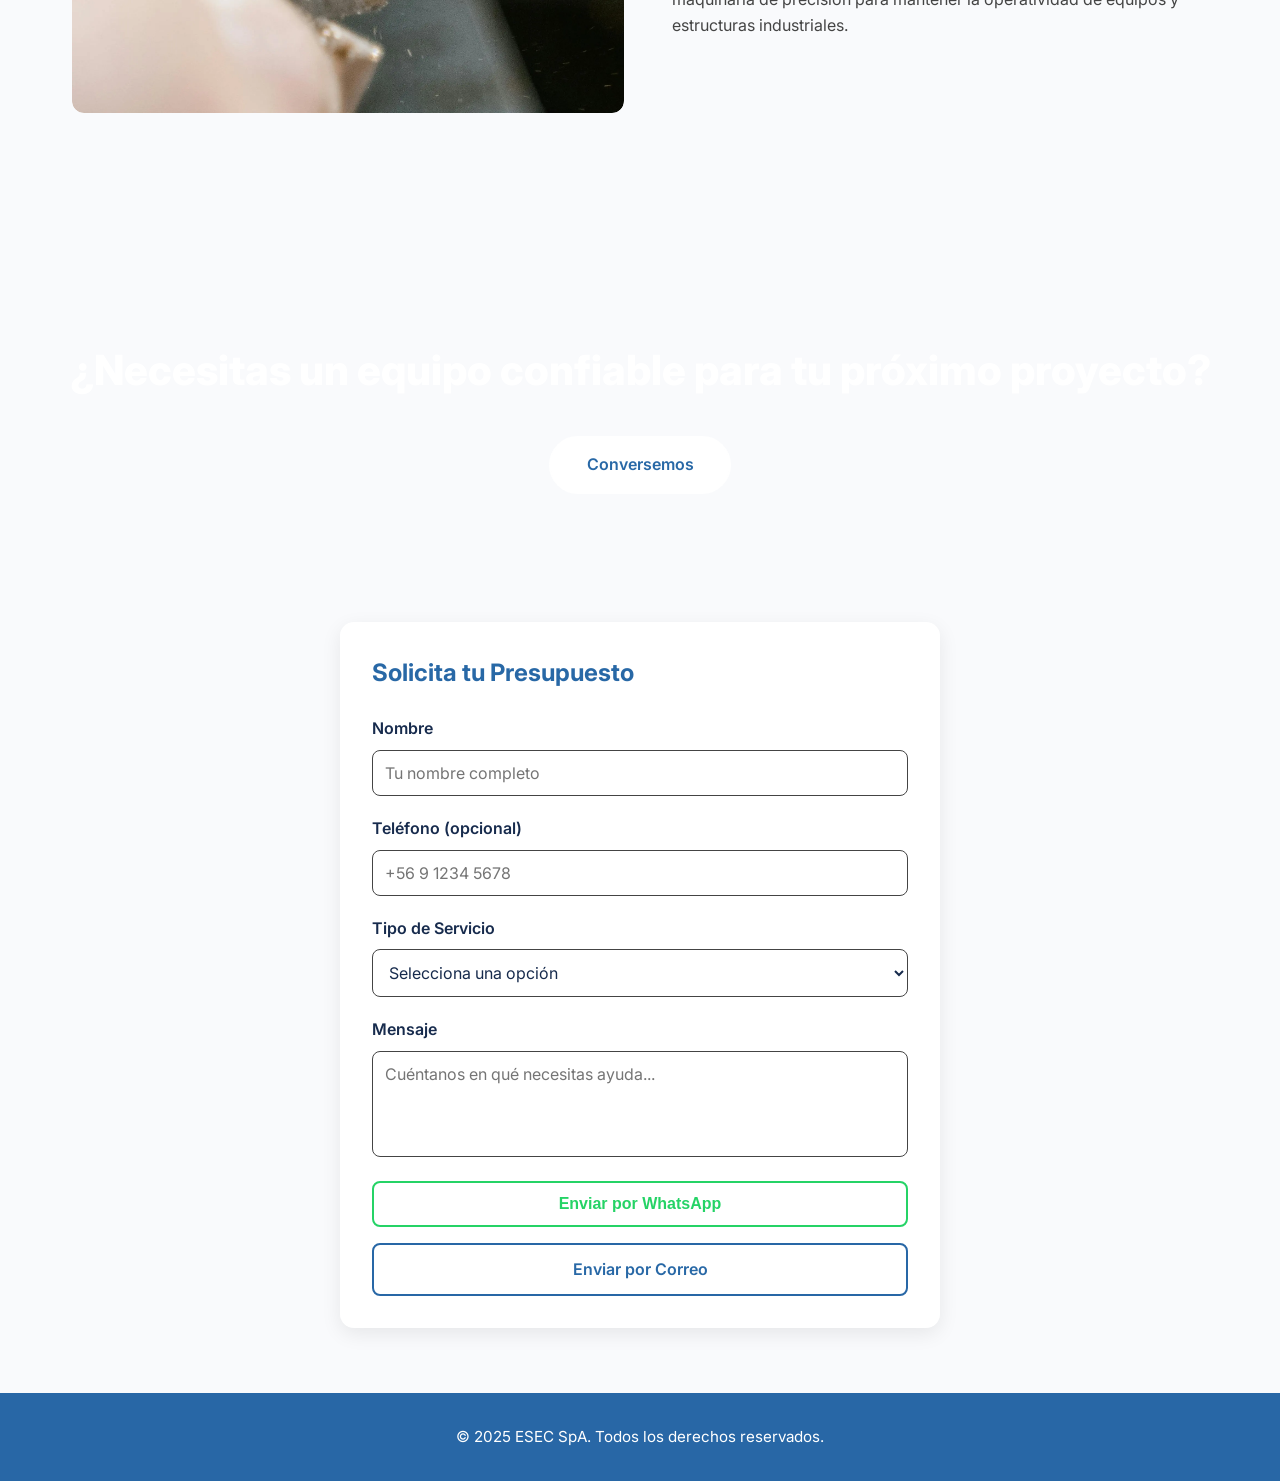
==== commit 2efe0025: "OG-IMG added, final stage" ====
--- a/index.html
+++ b/index.html
@@ -8,26 +8,18 @@
   <meta name="author" content="ESEC SpA" />
   <meta property="og:title" content="ESEC SpA" />
   <meta property="og:description" content="Soluciones electromecánicas y construcción en Coquimbo." />
-  <meta property="og:image" content="https://hidefromban.github.io/esec-landing" />
+  <meta property="og:image" content="https://hidefromban.github.io/esec-landing/" />
   <meta property="og:type" content="website" />
   <link rel="icon" href="./img/logo.webp" />
   <link rel="preload" as="image" href="./img/hero-test.webp" as="image" type="image/webp" />
   <link rel="stylesheet" href="./style.css" />
   <link rel="preload" as="image" href="./img/logo-negativo.webp" type="image/webp" />
   <link rel="preconnect" href="https://fonts.googleapis.com" />
-  <link rel="stylesheet" href="https://cdnjs.cloudflare.com/ajax/libs/font-awesome/6.5.0/css/all.min.css" crossorigin="anonymous" />
   <link rel="preconnect" href="https://fonts.gstatic.com" crossorigin />
   <link href="https://fonts.googleapis.com/css2?family=Inter:wght@400;600;800&family=Poppins:wght@400;600;700&display=swap" rel="stylesheet" />
+  <link rel="stylesheet" href="https://cdnjs.cloudflare.com/ajax/libs/font-awesome/6.5.0/css/all.min.css" integrity="sha512-..." crossorigin="anonymous" referrerpolicy="no-referrer" />
 </head>
 <body>
-
-  <!-- WATERMARK -->
-<!--     <div class="dev-watermark-overlay">
-    <div class="dev-watermark-content">
-      <p>SITIO BLOQUEADO, POR NO PAGO <br>FUERA DEL PLAZO ACORDADO.</p>
-    </div>
-  </div> -->
-
   <!-- NAVBAR DESKTOP -->
   <header class="navbar">
     <div class="container flex-between">
@@ -101,16 +93,13 @@
       </div>
       <div class="card scroll-animate ">
         <h3>Visión</h3>
-        <p> Brindar soluciones tecnológicas para a proyectos integrales de mantenimiento, construcción y servicios, generando valor agregado e innovación constante gracias a un equipo multidisciplinario y comprometido.</p>
-      </div>
-      <div class="image-overlay-section card scroll-animate">
-      <div class="vision-mision">
-        <h3>Comprometidos con la excelencia</h3>
-        <p>Somos una empresa enfocada en soluciones industriales eficientes y sostenibles.</p>
-      </div>
-      </div>
-    </div>
-
+        <p> Brindar soluciones tecnológicas para proyectos integrales de mantenimiento, construcción y servicios, generando valor agregado e innovación constante gracias a un equipo multidisciplinario y comprometido.</p>
+      </div>
+      <div class="card scroll-animate">
+          <h3>Comprometidos con la excelencia</h3>
+          <p>Somos una empresa enfocada en soluciones industriales eficientes y sostenibles.</p>
+      </div>
+    </div>
   </div>
 </section>
 
@@ -137,7 +126,7 @@
 
 <!-- SECCIÓN GALERÍA DE TRABAJOS -->
 <section id="proyectos" class="trabajos-section">
-  <h2 class="section-title">Trabajos</h2>
+  <h2 class="section-title">Proyectos</h2>
 
   <div class="trabajo-item scroll-animate">
     <div class="trabajo-img">
--- a/style.css
+++ b/style.css
@@ -378,7 +378,7 @@
 .vision-mision .card {
   background: var(--color-fondo);
   border-left: 5px solid var(--color-primario);
-   padding: 2rem;
+  padding: 2rem;
   border-radius: 1rem;
   box-shadow: 0 0 20px rgba(0, 0, 0, 0.1);
   max-width: 100%;
@@ -389,25 +389,6 @@
 .image-overlay-content h3 {
   margin-bottom: 0.5rem;
   font-size: 1rem;
-}
-
-.image-overlay-section {
-  padding: 1.5rem;
-  border-left: 4px solid var(--color-primario);
-  border-radius: 8px;
-  background: var(--color-fondo);
-  box-shadow: var(--sombra);
-}
-
-.image-overlay-content {
-  padding: 1.5rem;
-  color: var(--color-texto);
-}
-
-.image-overlay-content p {
-  font-size: 1rem;
-  max-width: 600px;
-  margin: 0 auto;
 }
 @media screen and (min-width: 1600px) {
   .sobre-nosotros .container {
@@ -815,7 +796,7 @@
   opacity: 0;
   pointer-events: none;
   transition: opacity 0.4s ease, transform 0.3s ease;
-  z-index: 999;
+  z-index: 3999;
 }
 
 .btn-scroll-top.visible {
@@ -1041,40 +1022,3 @@
     right: 10px;
   }
 }
-
-/* DEV- WATERMARK */
- /* .dev-watermark-overlay {
-  position: fixed;
-  inset: 0;
-  background: rgba(0, 0, 0, 0.95);
-  color: #fff;
-  z-index: 9999;
-  display: flex;
-  justify-content: center;
-  align-items: center;
-  padding: 2rem;
-  text-align: center;
-  font-size: 1.5rem;
-  font-weight: 700;
-  line-height: 1.6;
-  pointer-events: all;
-}
-
-.dev-watermark-content {
-  max-width: 100%;
-  width: 100%;
-}
-
-.dev-watermark-content p {
-  color: #fff;
-  font-size: 2.2rem;
-  text-transform: uppercase;
-  font-weight: 800;
-  line-height: 1.6;
-}
-
-body.blocked {
-  overflow: hidden;
-  height: 100vh;
-} 
- */
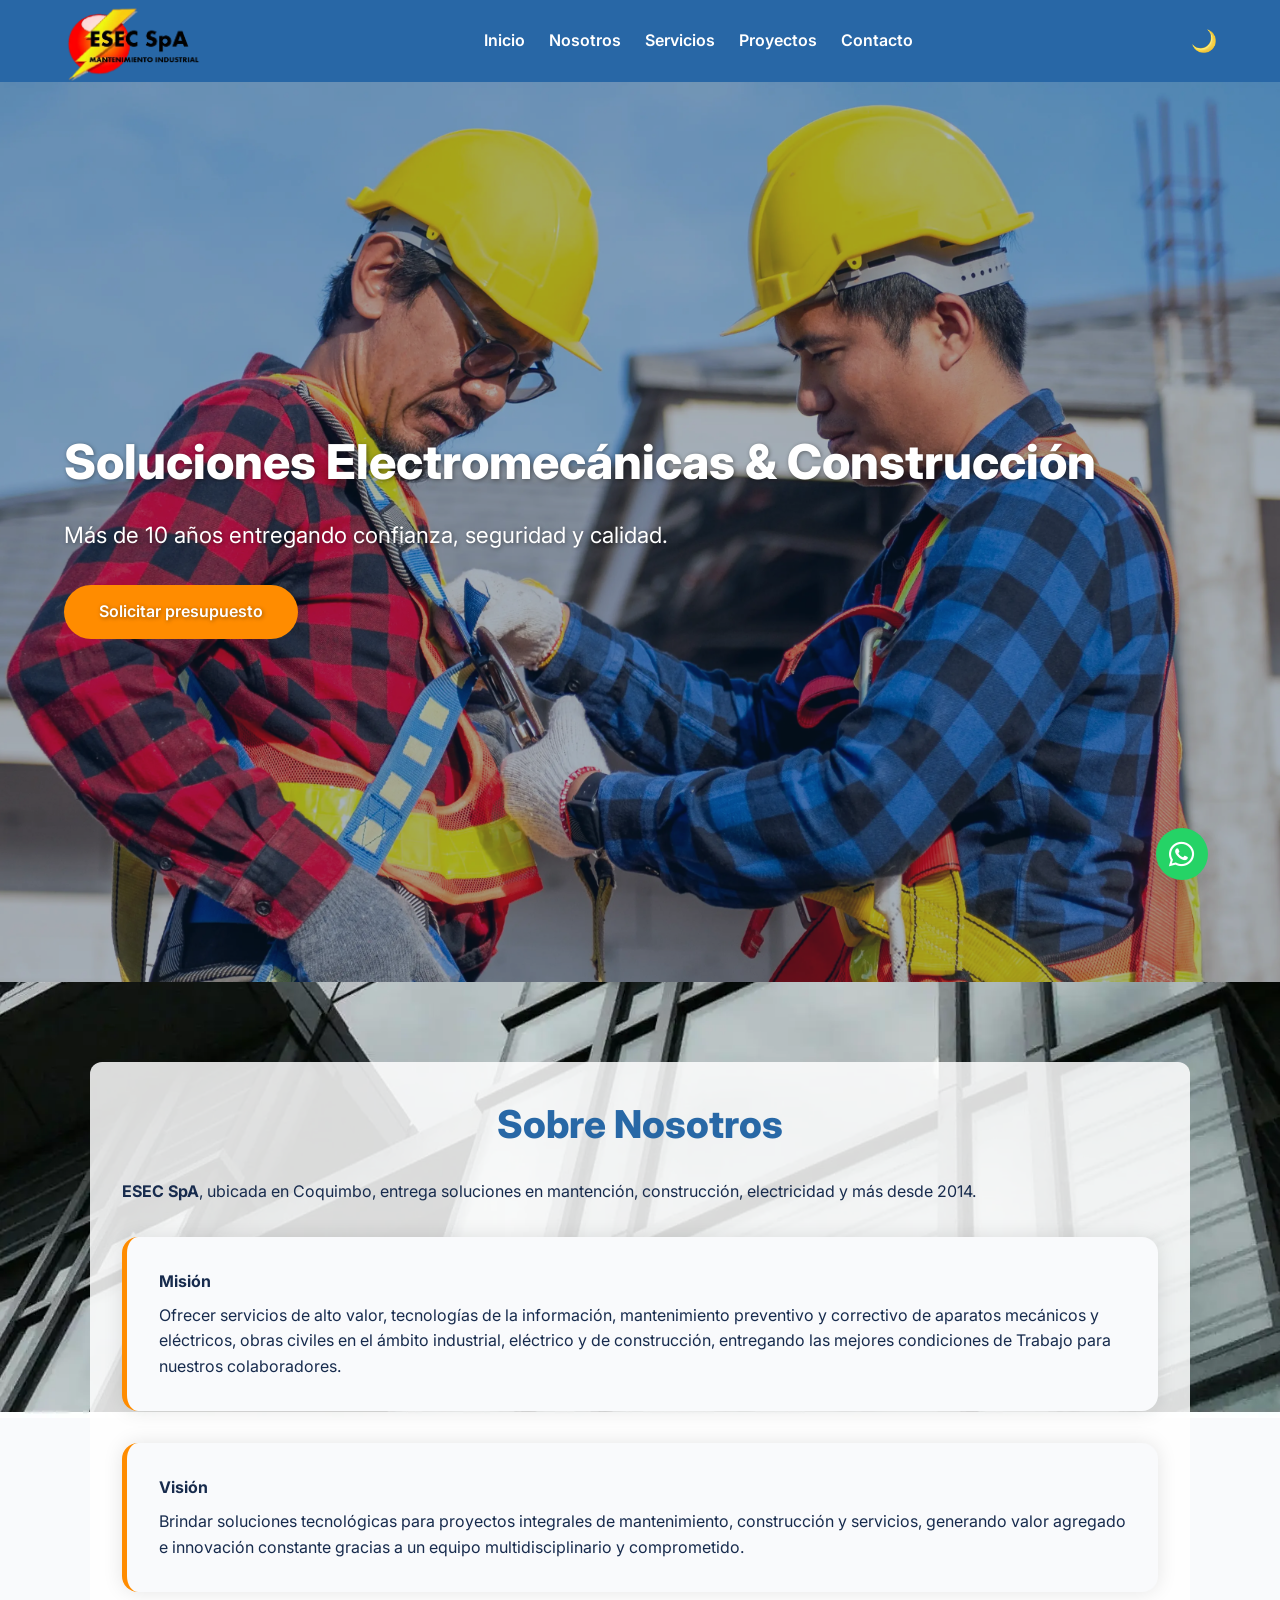
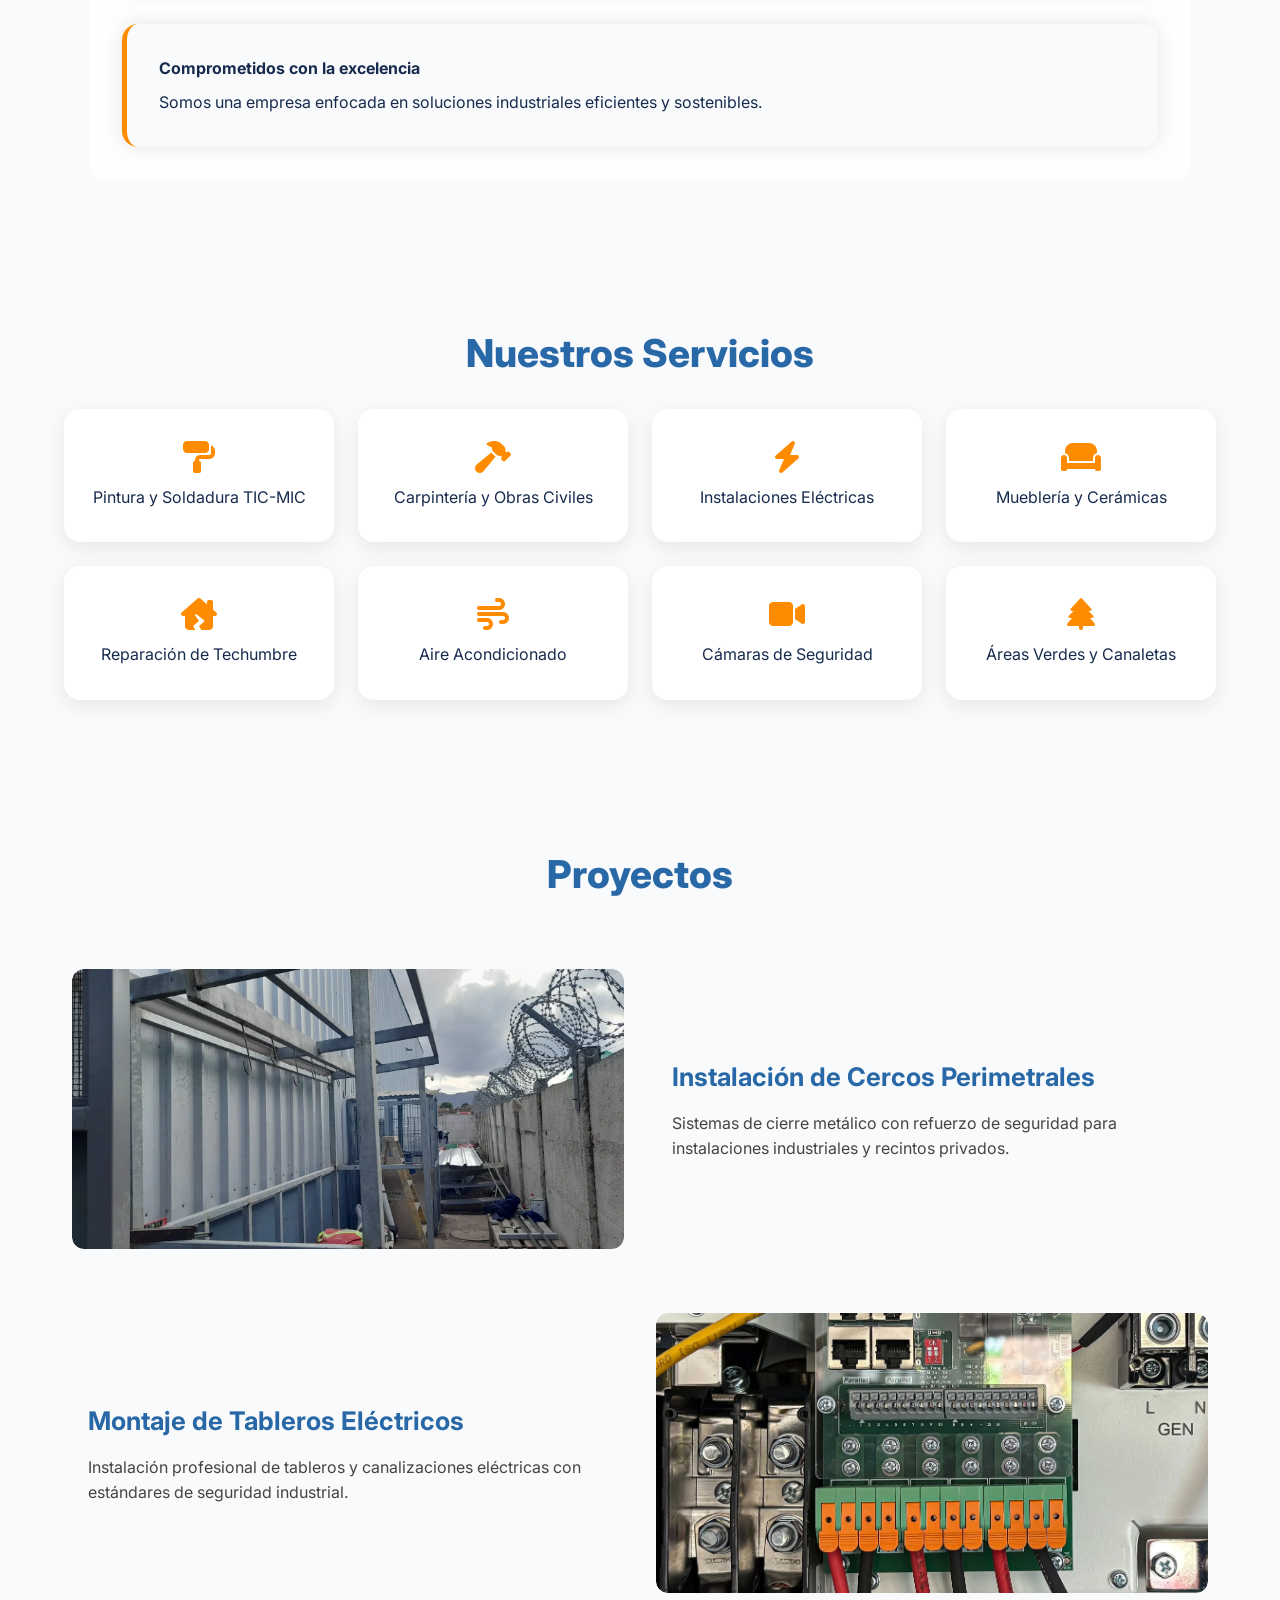
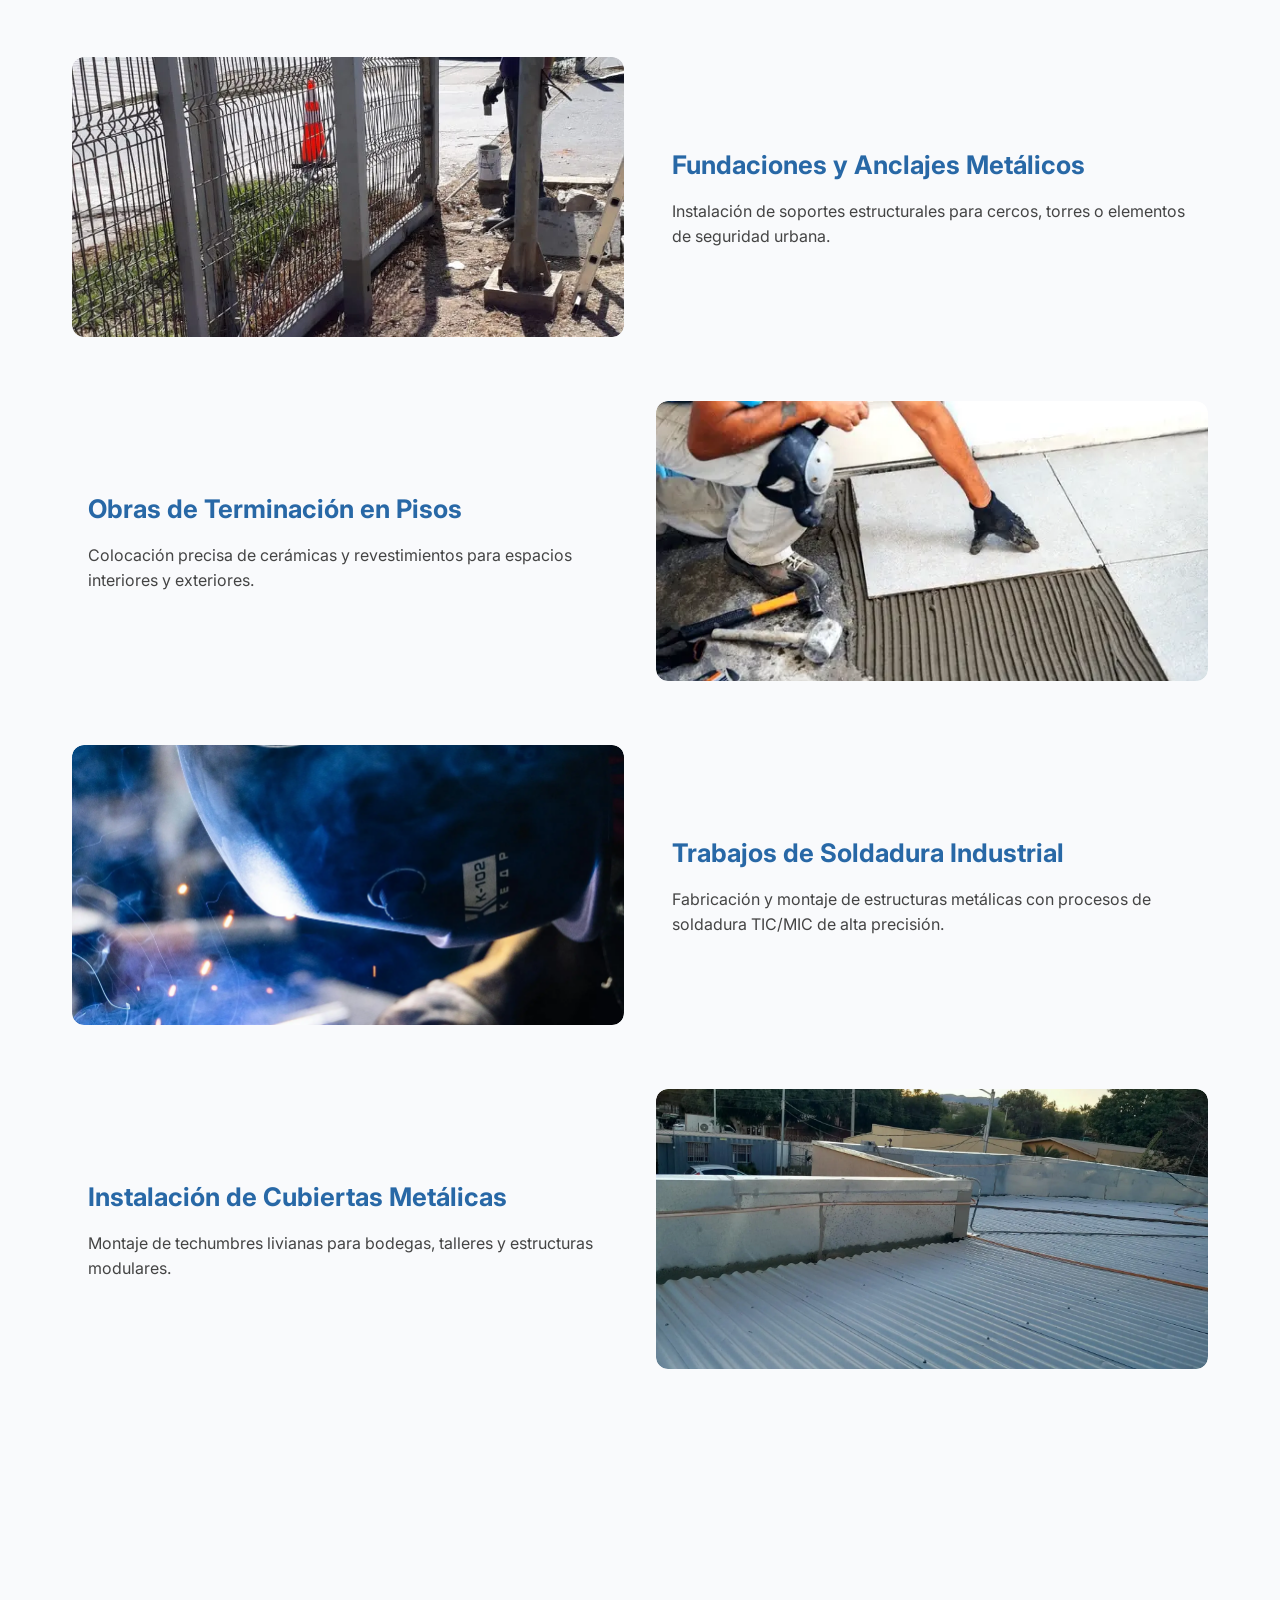
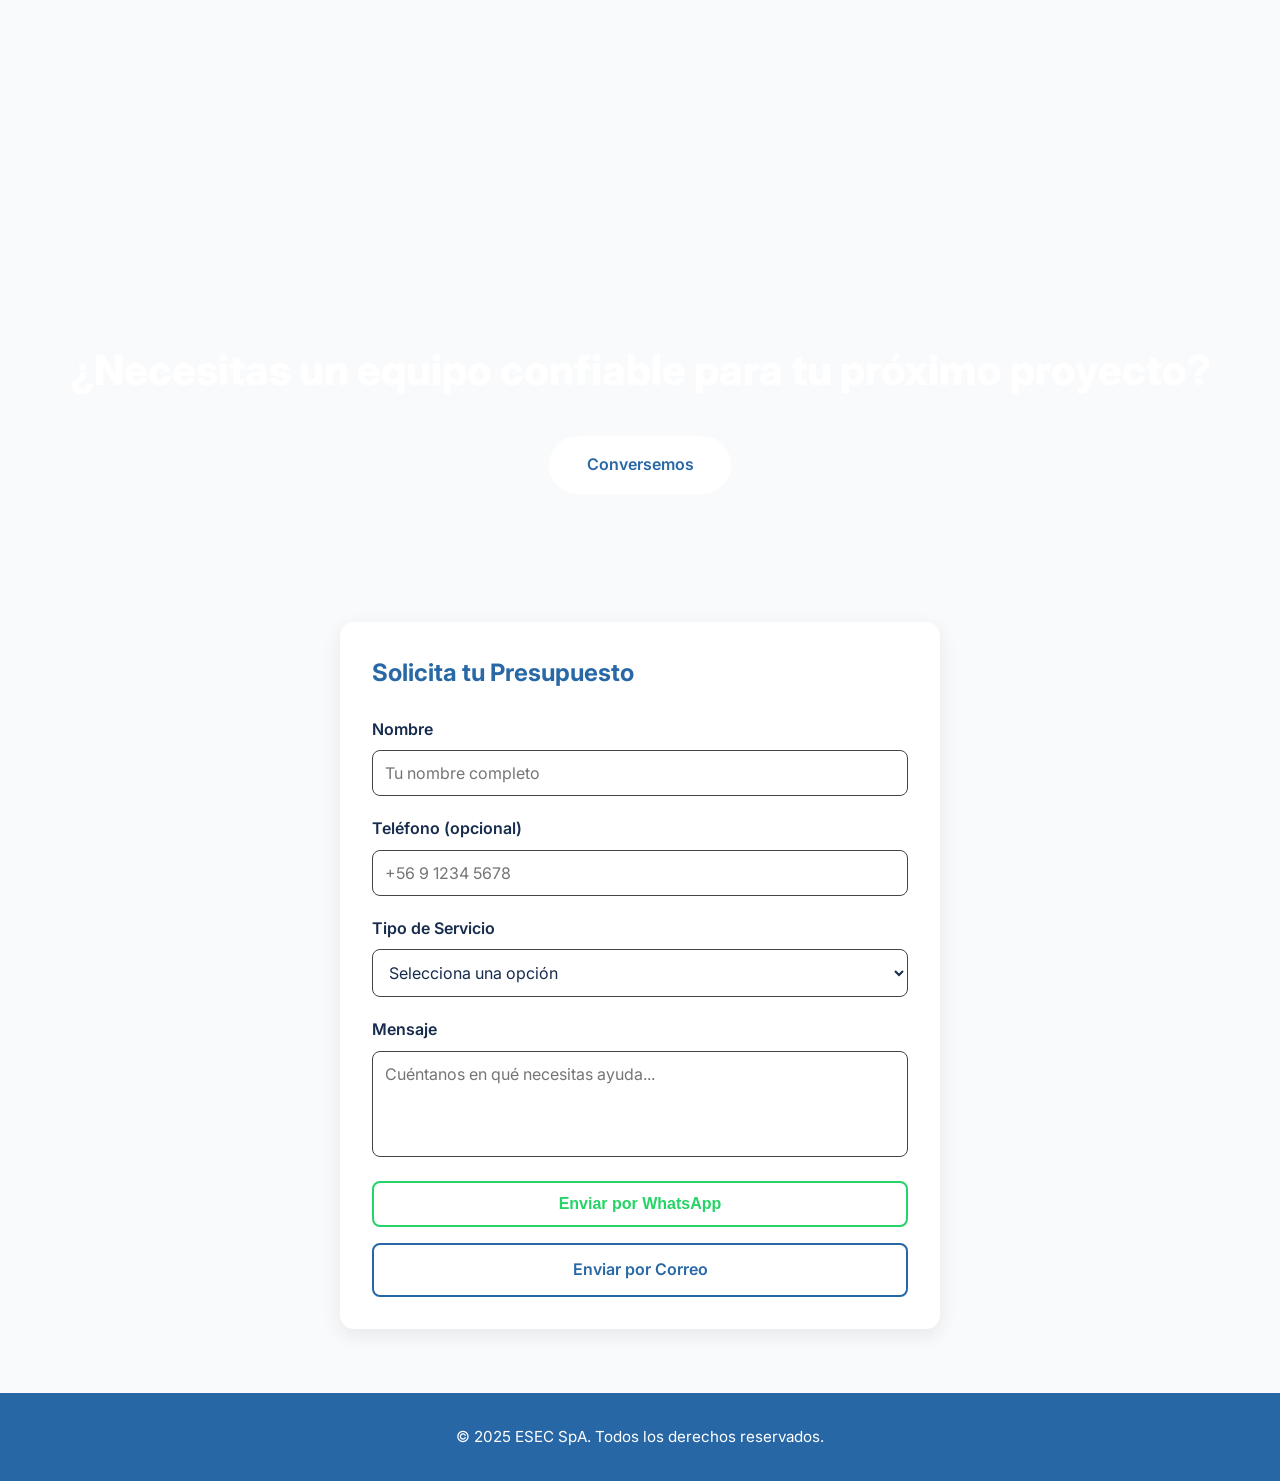
==== commit 8e44d689: "version final lading esec spa" ====
--- a/index.html
+++ b/index.html
@@ -1,24 +1,49 @@
 <!DOCTYPE html>
 <html lang="es">
 <head>
+  <!-- METADATOS BÁSICOS -->
   <meta charset="UTF-8" />
   <meta name="viewport" content="width=device-width, initial-scale=1.0" />
-  <title>ESEC SpA | Soluciones Electromecánicas & Construcción</title>
+  <meta http-equiv="X-UA-Compatible" content="IE=edge" />
   <meta name="description" content="ESEC SpA – Servicios electromecánicos, construcción y mantención en la Región de Coquimbo." />
-  <meta name="author" content="ESEC SpA" />
-  <meta property="og:title" content="ESEC SpA" />
-  <meta property="og:description" content="Soluciones electromecánicas y construcción en Coquimbo." />
-  <meta property="og:image" content="https://hidefromban.github.io/esec-landing/" />
+  <meta name="keywords" content="ESEC SpA, soluciones electromecánicas, construcción, mantención, torneria, pintura, electricidad, Coquimbo, La Serena, torneria, proyectos industriales" />
+  <meta name="author" content="ESEC SpA  La Serena | Coquimbo" />
+  <meta name="robots" content="index, follow" />
+  <title>ESEC SpA | Soluciones Electromecánicas & Construcción | Coquimbo / La Serena</title>
+  
+  <!-- ICONO WEB -->
+  <link rel="icon" href="./img/logo.webp" type="image/webp" />
+
+  <!-- OPEN GRAPH -->
+  <meta property="og:title" content="ESEC SpA | Región de Coquimbo" />
+  <meta property="og:description" content="Soluciones electromecánicas y construcción en la región de Coquimbo." />
+  <meta property="og:image" content="https://www.esecempresa.com/og-image.png" />
+  <meta property="og:url" content="https://www.esecempresa.com/" />
   <meta property="og:type" content="website" />
-  <link rel="icon" href="./img/logo.webp" />
-  <link rel="preload" as="image" href="./img/hero-test.webp" as="image" type="image/webp" />
-  <link rel="stylesheet" href="./style.css" />
+  <meta property="og:site_name" content="ESEC SpA" />
+
+  <!-- TWITTER CARD -->
+  <meta name="twitter:card" content="summary_large_image" />
+  <meta name="twitter:title" content="ESEC SpA | Región de Coquimbo" />
+  <meta name="twitter:description" content="Soluciones electromecánicas y construcción en la región de Coquimbo." />
+  <meta name="twitter:image" content="https://www.esecempresa.com/og-image.png" />
+
+  <!-- CANONICAL Y SITEMAP -->
+  <link rel="canonical" href="https://www.esecempresa.com" />
+  <link rel="sitemap" type="application/xml" title="Sitemap" href="https://esecempresa.com/sitemap.xml" />
+
+  <!-- PRELOAD DE IMÁGENES -->
+  <link rel="preload" as="image" href="./img/hero-test.webp" type="image/webp" />
   <link rel="preload" as="image" href="./img/logo-negativo.webp" type="image/webp" />
+
+  <!-- FUENTES Y ESTILOS -->
   <link rel="preconnect" href="https://fonts.googleapis.com" />
   <link rel="preconnect" href="https://fonts.gstatic.com" crossorigin />
   <link href="https://fonts.googleapis.com/css2?family=Inter:wght@400;600;800&family=Poppins:wght@400;600;700&display=swap" rel="stylesheet" />
   <link rel="stylesheet" href="https://cdnjs.cloudflare.com/ajax/libs/font-awesome/6.5.0/css/all.min.css" integrity="sha512-..." crossorigin="anonymous" referrerpolicy="no-referrer" />
+  <link rel="stylesheet" href="./style.css" />
 </head>
+
 <body>
   <!-- NAVBAR DESKTOP -->
   <header class="navbar">
@@ -45,7 +70,7 @@
   <!-- DRAWER NAV -->
   <nav id="navDrawer" class="nav-drawer">
  <button class="drawer-close" aria-label="Cerrar menú">
-    <img src="./svg/xmark-solid.svg" width="36" height="36" alt="Cerrar" />
+    <i class="fa-solid fa-xmark"></i>
   </button>
 
   <div class="drawer-logo-center">
@@ -273,7 +298,7 @@
   <div class="btn-wsp-wrapper">
     <div class="tooltip-wsp">¿Necesita una cotización? <br>
         &nbsp;&nbsp;&nbsp;&nbsp;&nbsp;&nbsp;&nbsp;&nbsp;&nbsp;&nbsp;Escríbanos</div>
-    <a href="#form-contacto" class="btn-wsp" aria-label="Contáctanos por WhatsApp">
+    <a href="#contacto" class="btn-wsp" aria-label="Contáctanos por WhatsApp">
       <i class="fab fa-whatsapp"></i>
     </a>
   </div>
--- a/style.css
+++ b/style.css
@@ -28,23 +28,27 @@
   scroll-behavior: smooth;
 }
 body {
+  overflow-x:hidden;
   font-family: 'Inter', 'Poppins', sans-serif;
   background: var(--color-fondo);
   color: var(--color-texto);
   line-height: 1.6;
   transition: background 0.4s ease, color 0.4s ease;
 }
+html,body{
+   max-width: 100vw;
+  overflow-x: hidden;
+}
 img {
   max-width: 100%;
   display: block;
 }
 
 /* SCROLL */
-
 .scroll-animate {
-  transform: translateY(40px);
-  transition: opacity 0.8s ease, transform 0.8s ease;
-  will-change: opacity, transform;
+  opacity: 0;
+  transform: translateY(20px);
+  transition: opacity 0.8s ease-out, transform 0.8s ease-out;
 }
 
 .scroll-animate.animate {
@@ -56,6 +60,15 @@
 .container {
   width: min(90%, 1200px);
   margin-inline: auto;
+}
+@media (max-width: 420px) {
+  .container {
+    padding-inline: 1rem;
+    width: 100%;
+  }
+   .logo {
+    width: 100px;
+  }
 }
 .flex-between {
   display: flex;
@@ -114,11 +127,11 @@
   background: var(--color-secundario);
   position: sticky;
   top: 0;
-  z-index: 1000;
+  z-index: 9999;
   width: 100%;
 }
 .logo {
-  width: 140px;
+  width:140px;
 }
 .nav-links {
   display: flex;
@@ -191,7 +204,7 @@
   max-width: 100vw;
   box-sizing: border-box;
   height: 100vh;
-  max-height: 100dvh; /* para móviles modernos */
+  max-height: 100dvh; 
   background: var(--color-secundario);
   display: flex;
   flex-direction: column;
@@ -305,8 +318,8 @@
 }
 
 /* ========== HERO ========== */
-h1 {
-  font-size: 3rem; /* o el tamaño que uses normalmente */
+.hero h1 {
+  font-size: 3rem; 
 }
 
 .hero {
@@ -362,7 +375,7 @@
 }
 
 .sobre-nosotros .container {
-  background-color: rgba(255, 255, 255, 0.85); /* o un fondo oscuro para dark mode */
+  background-color: rgba(255, 255, 255, 0.85); 
   padding: 2rem;
   border-radius: 12px;
   max-width: 1100px;
@@ -479,21 +492,7 @@
   }
 }
 
-
-
 /* TRABAJOS - GALERIA */
-
-/* === FADE-IN PARA GALERÍA === */
-.scroll-animate {
-  opacity: 0;
-  transform: translateY(20px);
-  transition: opacity 0.8s ease-out, transform 0.8s ease-out;
-}
-
-.scroll-animate.animate {
-  opacity: 1;
-  transform: translateY(0);
-}
 .trabajos-section {
   padding: 5rem 2rem;
   background: var(--color-fondo);
@@ -514,7 +513,7 @@
   gap: 2rem;
   align-items: center;
   margin-bottom: 4rem;
-  height: 280px; /* Fija la altura */
+  height: 280px; 
   overflow: hidden;
   transform: translateY(30px);
   transition: opacity 0.8s ease, transform 0.8s ease;
@@ -587,6 +586,7 @@
     padding: 1rem 0;
   }
 }
+
 /* ========== CTA ========== */
 .cta-section {
   background: url('./img/pexels-travel-with-lenses-734723610-32979701.webp') center/cover fixed no-repeat;
@@ -609,8 +609,6 @@
 }
 
 /* ========== CONTACTO ========== */
-/* ========== CONTACTO ========== */
-
 .contact{
   background-color: var(--color-fondo);
   color: var(--color-texto);
@@ -622,7 +620,7 @@
   gap: 2.5rem;
   grid-template-columns: repeat(auto-fit, minmax(320px, 1fr));
   align-items: start;
-  justify-content: center; /* <-- ayuda a centrar */
+  justify-content: center; 
   max-width: 100%;
 }
 
@@ -636,7 +634,7 @@
   border-radius: 14px;
   box-shadow: var(--sombra);
   max-width: 600px;        /* Tamaño ideal para escritorio */
-  margin: 0 auto;          /* Centrar el formulario */
+  margin: 0 auto;          
   width: 100%;  
 }
 
@@ -928,9 +926,6 @@
   background-color: #101a2c;
 }
 
-
-
-
 [data-theme="dark"] .contact {
   background-color: var(--color-fondo);
   color: var(--color-texto);
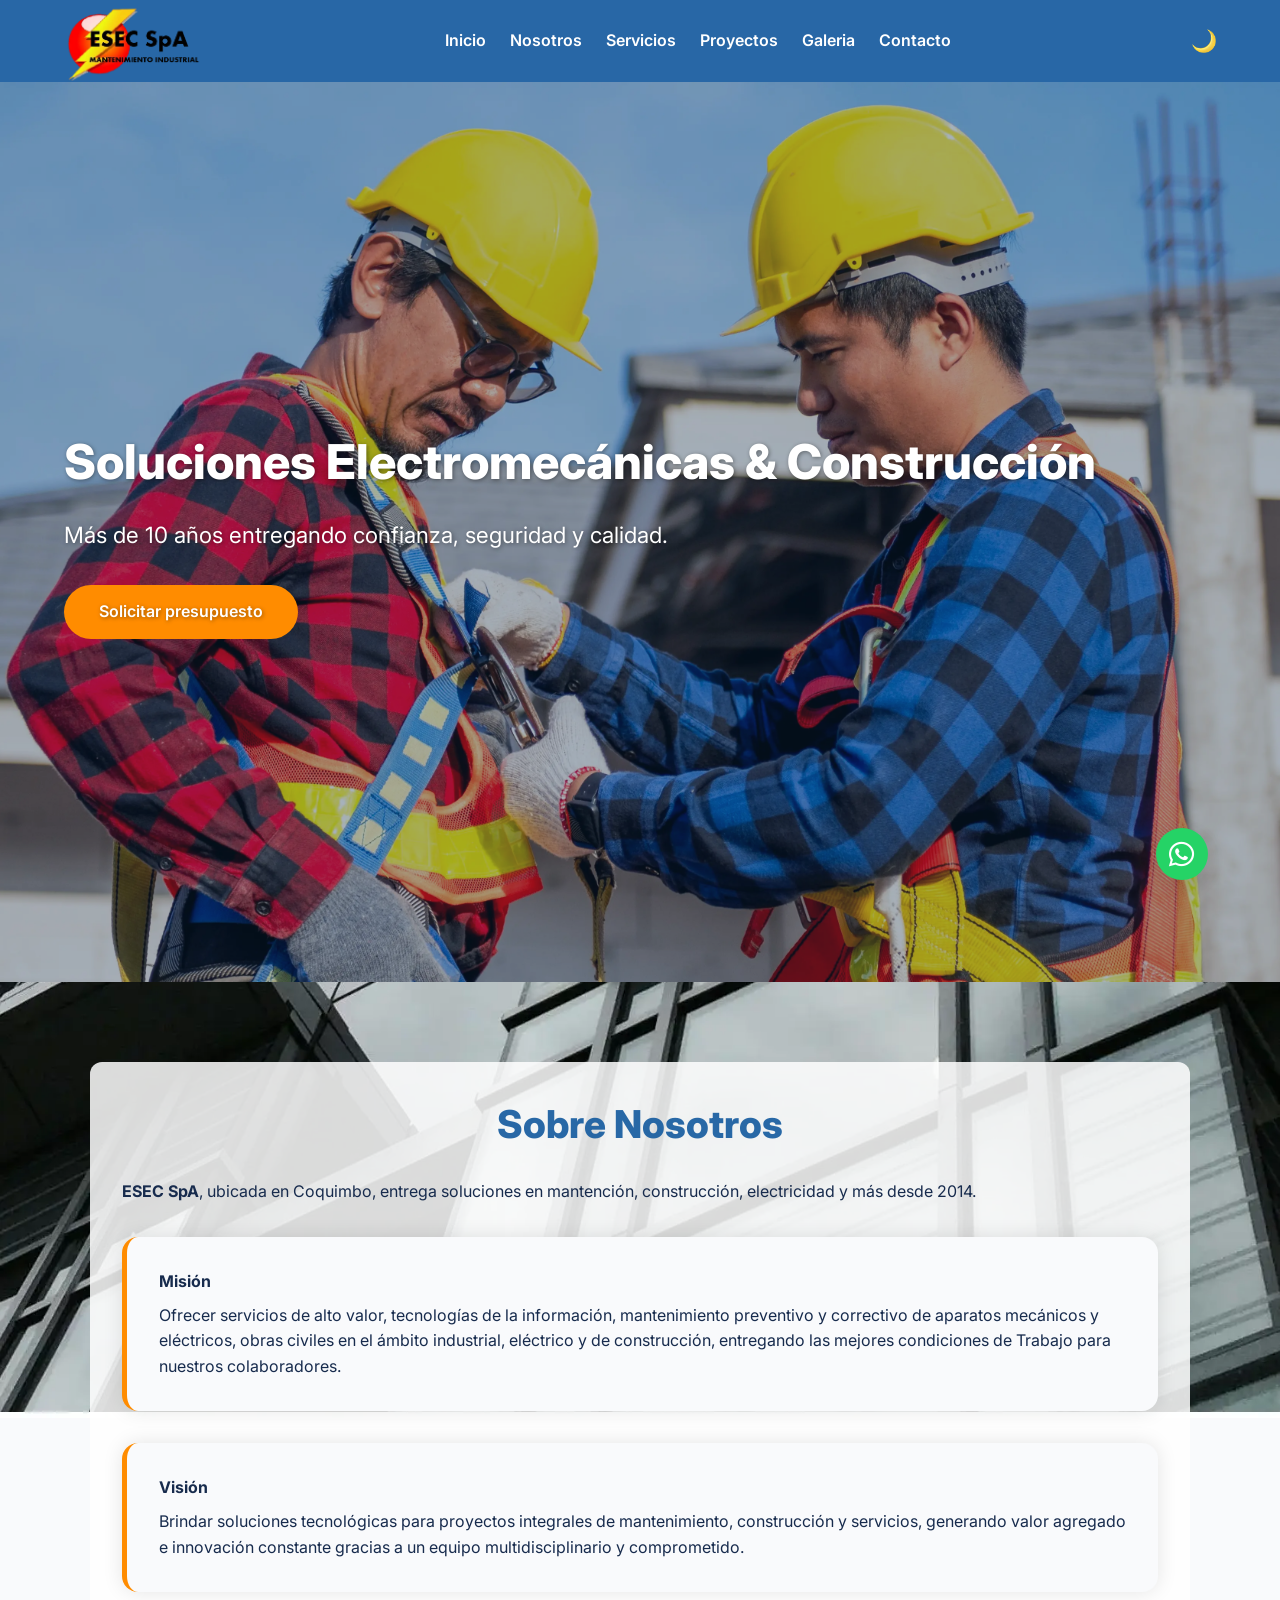
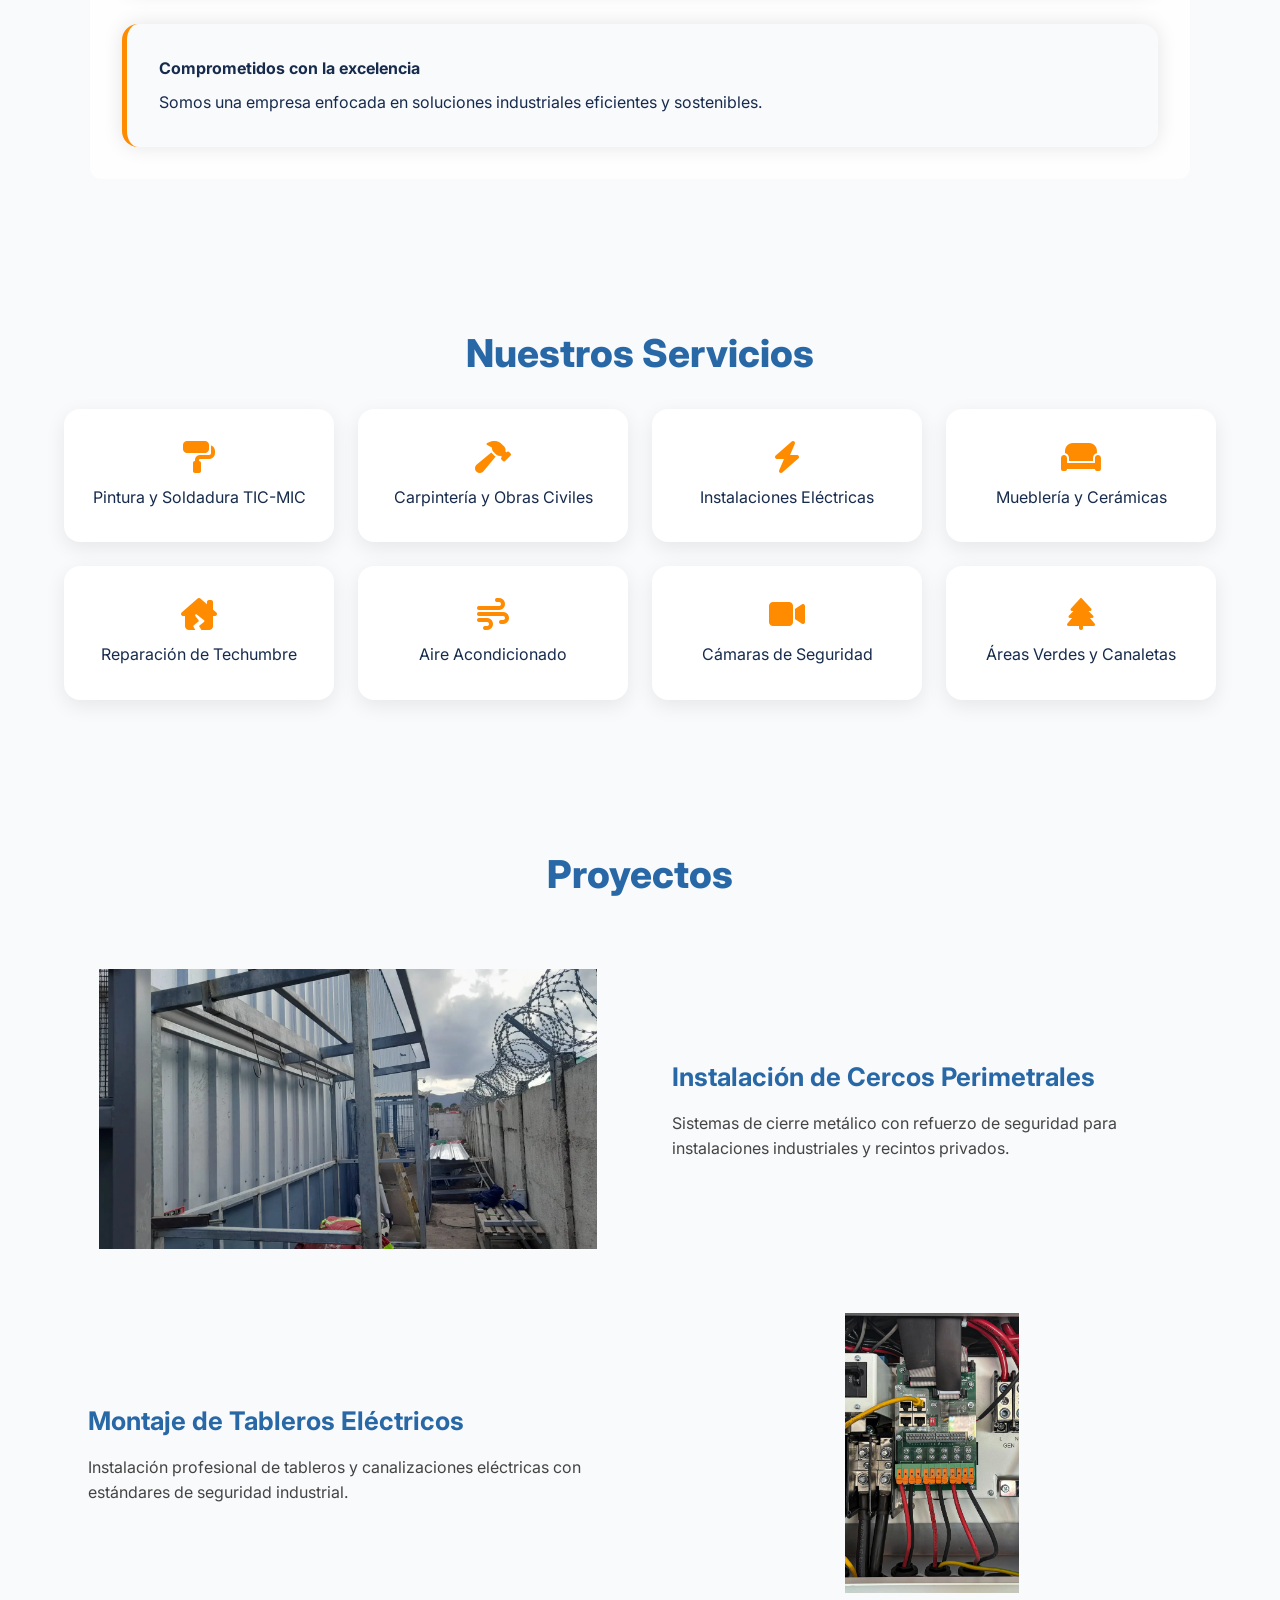
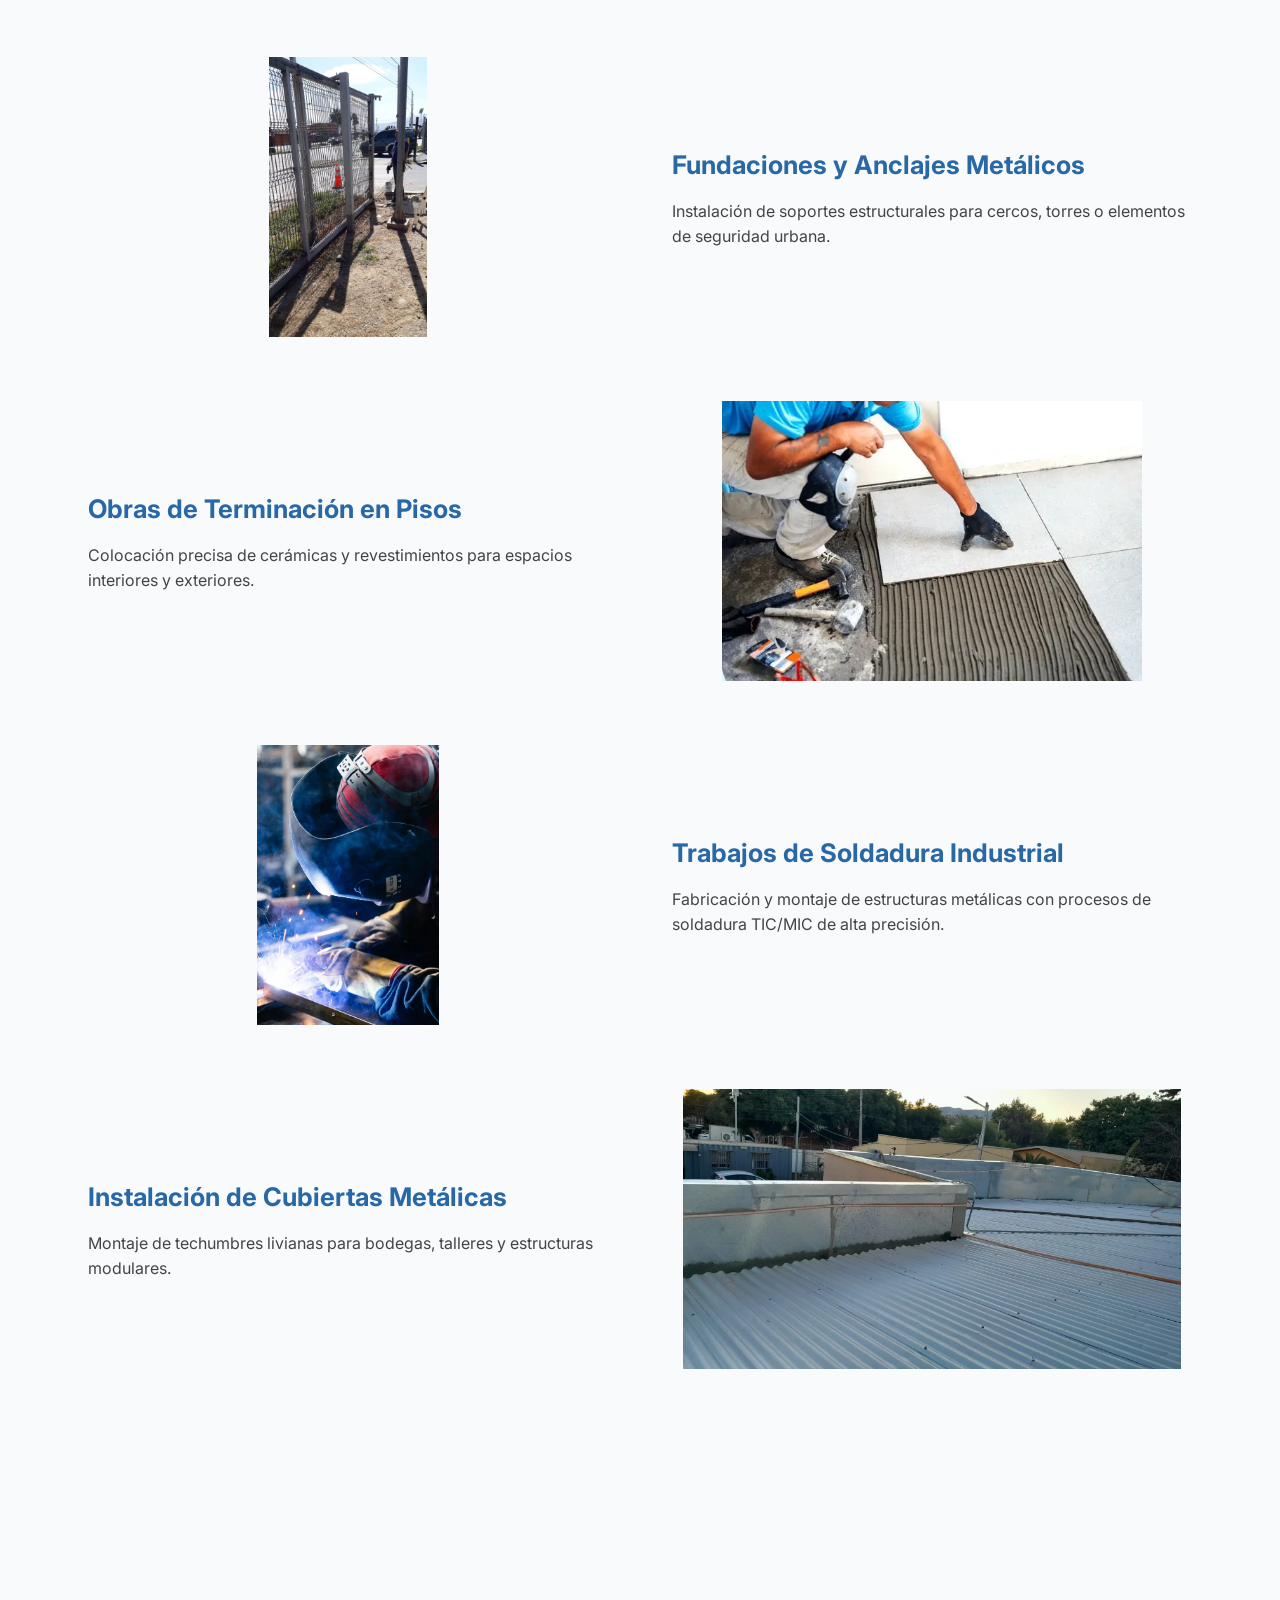
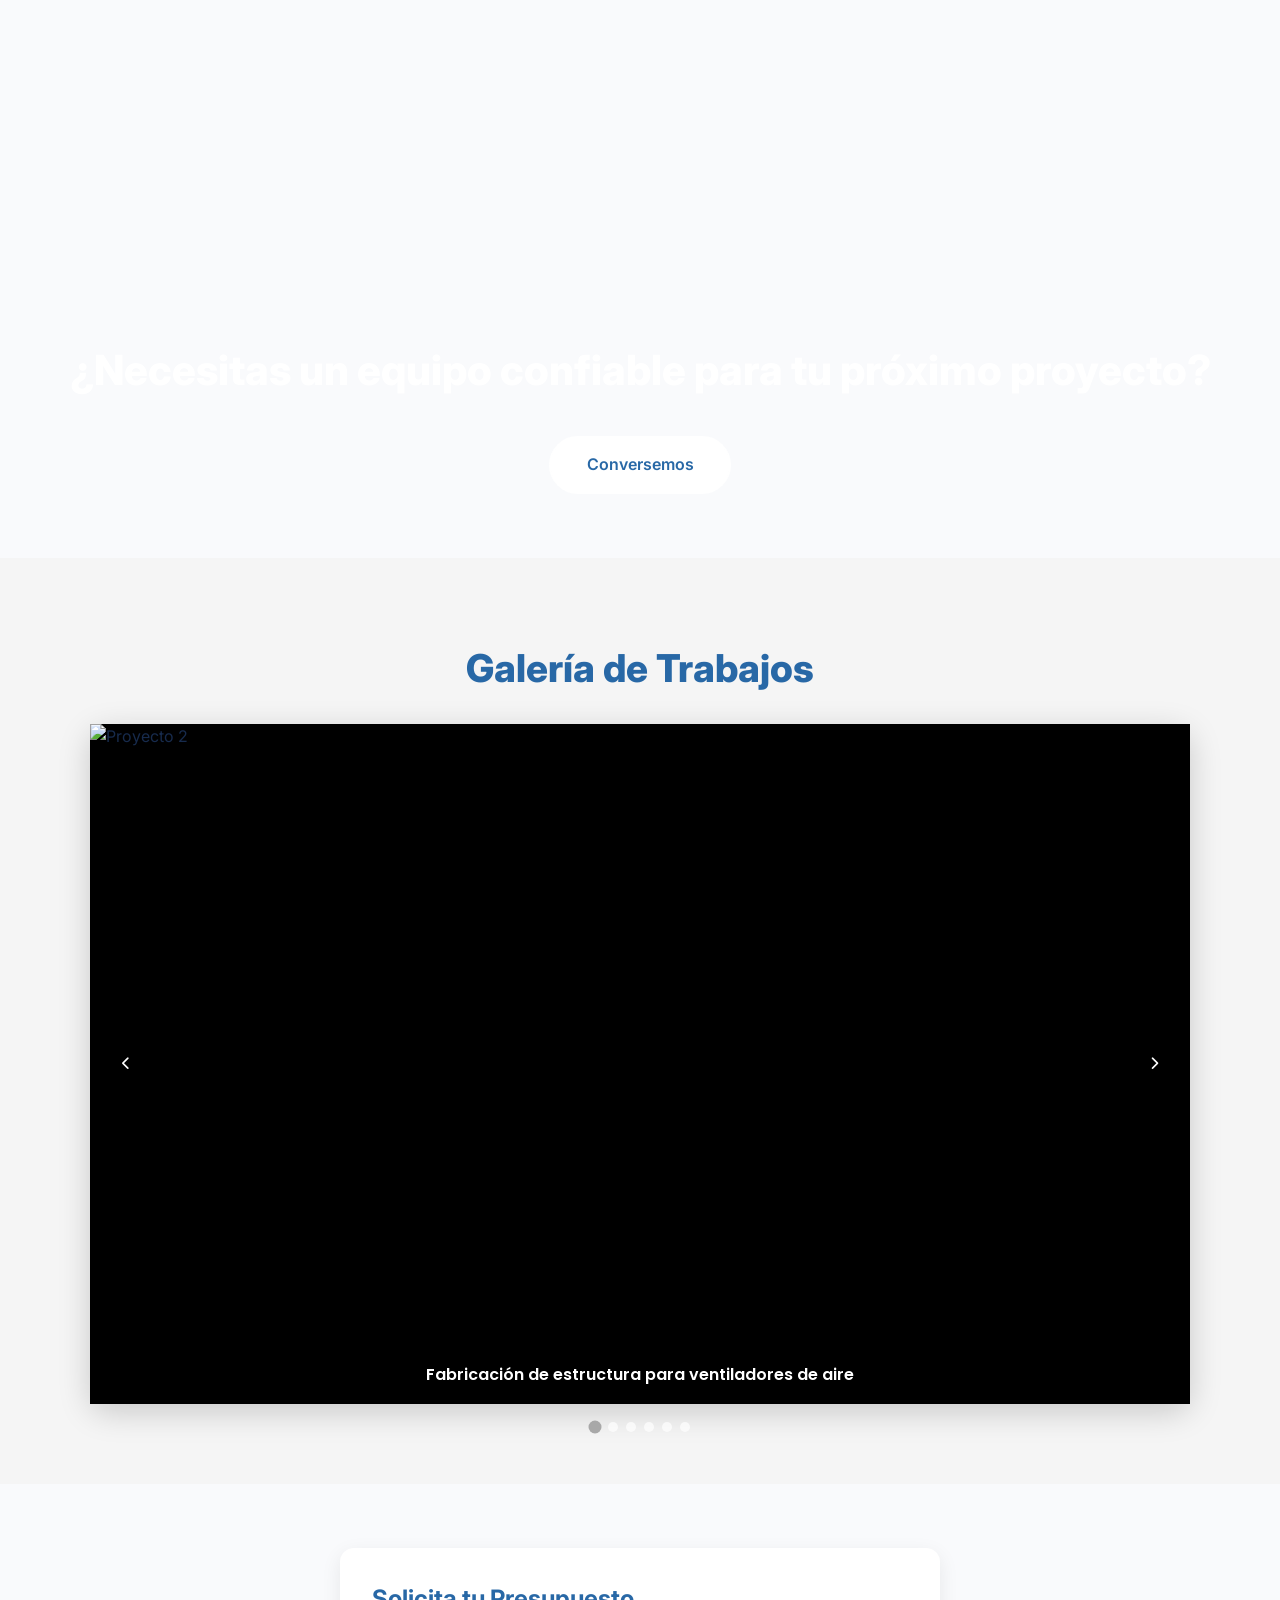
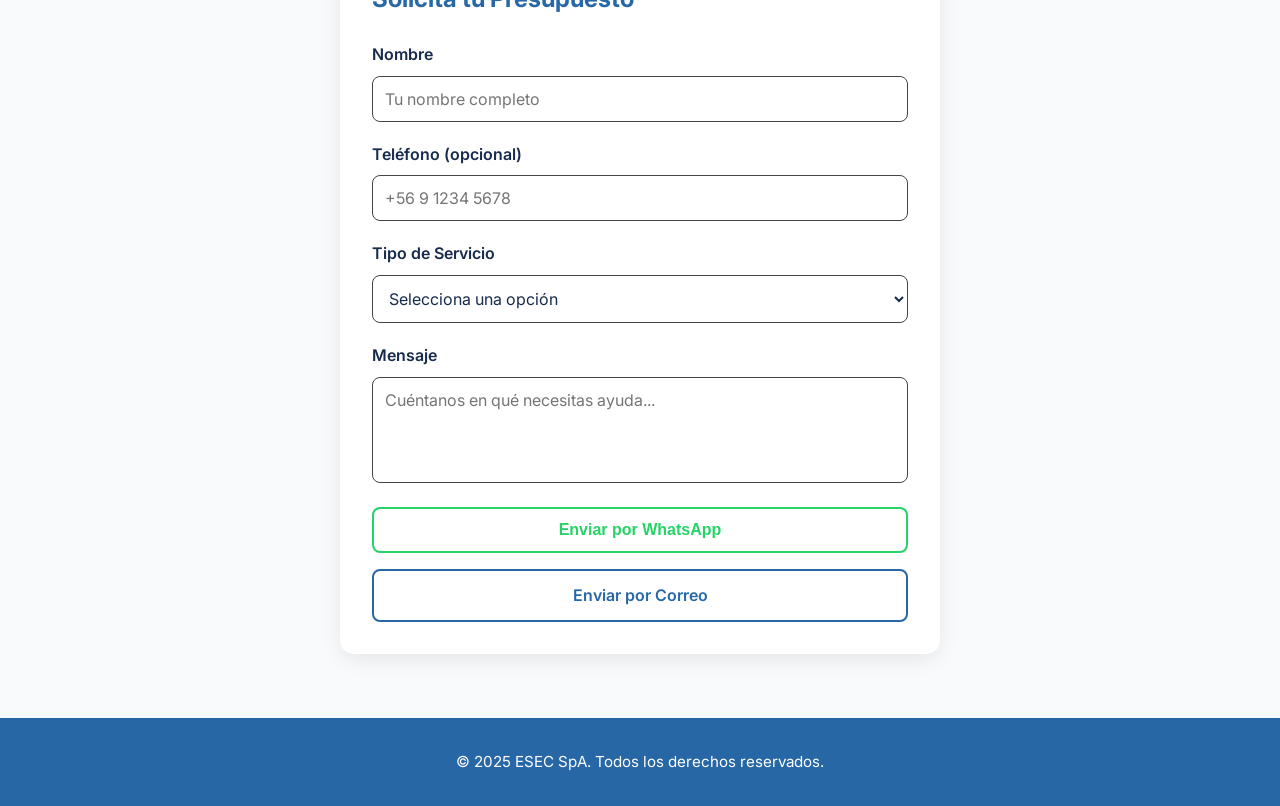
==== commit 7482931a: "add: galleria de trabajos, mejora de responsive" ====
--- a/index.html
+++ b/index.html
@@ -53,6 +53,7 @@
         <a href="#nosotros">Nosotros</a>
         <a href="#servicios">Servicios</a>
         <a href="#proyectos">Proyectos</a>
+        <a href="#galeria">Galeria</a>
         <a href="#contacto">Contacto</a>
       </nav>
       
@@ -81,6 +82,7 @@
       <li><a href="#nosotros">Nosotros</a></li>
       <li><a href="#servicios">Servicios</a></li>
       <li><a href="#proyectos">Proyectos</a></li>
+      <li><a href="#galeria">Galeria</a></li>
       <li><a href="#contacto">Contacto</a></li>
       <div class="drawer-darkmode">
           <button id="drawerDarkModeToggle" class="dark-mode-btn" aria-label="Modo oscuro">
@@ -222,6 +224,8 @@
   </div>
 </section>
 
+
+
 <!-- CTA -->
     <section class="cta-section">
         <div class="cta-overlay"></div>
@@ -230,6 +234,60 @@
         <a href="#contacto" class="btn btn-secondary">Conversemos</a>
         </div>
     </section>
+
+
+    <!-- GALERÍA SLIDESHOW -->
+<section id="galeria" class="galeria-section">
+  <div class="container">
+    <h2 class="section-title">Galería de Trabajos</h2>
+    <div class="slideshow-wrapper">
+
+      <div class="slideshow-track">
+        <div class="slide active">
+          <img src="./img/2.webp" alt="Proyecto 2" loading="lazy" />
+          <div class="slide-caption">Fabricación de estructura para ventiladores de aire</div>
+        </div>
+        <div class="slide">
+          <img src="./img/3.webp" alt="Proyecto 3" loading="lazy" />
+          <div class="slide-caption">Modificación de altura portón para entrada camiones</div>
+        </div>
+      
+        <div class="slide">
+          <img src="./img/4.webp" alt="Proyecto 4" loading="lazy" />
+          <div class="slide-caption">Refuerzo de gomas en portones</div>
+        </div>
+        <div class="slide">
+          <img src="./img/6.webp" alt="Proyecto 6" loading="lazy" />
+          <div class="slide-caption">Trabajo de pintura a locales</div>
+        </div>
+        <div class="slide">
+          <img src="./img/5.webp" alt="Proyecto 5" loading="lazy" />
+          <div class="slide-caption">Implementación sistema de tuneles para mosca de la fruta</div>
+        </div>
+      </div>
+
+      <!-- Controles -->
+      <button class="slide-btn slide-prev" aria-label="Anterior">
+        <i class="fas fa-chevron-left"></i>
+      </button>
+      <button class="slide-btn slide-next" aria-label="Siguiente">
+        <i class="fas fa-chevron-right"></i>
+      </button>
+
+      <!-- Dots -->
+      <div class="slideshow-dots">
+        <span class="dot active" data-index="0"></span>
+        <span class="dot" data-index="1"></span>
+        <span class="dot" data-index="2"></span>
+        <span class="dot" data-index="3"></span>
+        <span class="dot" data-index="4"></span>
+        <span class="dot" data-index="5"></span>
+      </div>
+
+    </div>
+  </div>
+</section>
+
 
 <!-- CONTACTO -->
   <section id="contacto" class="contact">
--- a/style.css
+++ b/style.css
@@ -542,8 +542,7 @@
 .trabajo-img img {
   width: 100%;
   height: 100%;
-  object-fit: cover;
-  display: block;
+  object-fit:contain;
   border-radius: 12px;
 }
 
@@ -1017,3 +1016,147 @@
     right: 10px;
   }
 }
+
+
+/* ===========================
+   GALERÍA SLIDESHOW
+=========================== */
+.galeria-section {
+  padding: 80px 0;
+  background: var(--bg-secondary, #f5f5f5);
+}
+
+[data-theme="dark"] .galeria-section {
+  background: var(--bg-secondary, #1a1a1a);
+}
+
+.slideshow-wrapper {
+  position: relative;
+  width: 100%;
+  max-width: 1100px;
+  margin: 0 auto;
+  border-radius: 16px;
+  overflow: visible;
+  box-shadow: 0 8px 32px rgba(0, 0, 0, 0.18);
+}
+
+.slideshow-track {
+  position: relative;
+  width: 100%;
+  height: 680px;
+  background: #000;
+}
+
+.slide {
+  position: absolute;
+  inset: 0;
+  opacity: 0;
+  transition: opacity 0.7s ease;
+  pointer-events: none;
+}
+
+.slide.active {
+  opacity: 1;
+  pointer-events: auto;
+}
+
+.slide img {
+  width: 100%;
+  height: 100%;
+  object-fit: contain;
+  display: block;
+}
+
+.slide-caption {
+  position: absolute;
+  bottom: 0;
+  left: 0;
+  right: 0;
+  background: linear-gradient(transparent, rgba(0,0,0,0.65));
+  color: #fff;
+  padding: 28px 20px 16px;
+  font-size: 1rem;
+  font-weight: 600;
+  font-family: 'Poppins', sans-serif;
+  text-align: center;
+}
+
+/* Botones flechas */
+.slide-btn {
+  position: absolute;
+  top: 50%;
+  transform: translateY(-50%);
+  background: rgba(0,0,0,0.4);
+  color: #fff;
+  border: none;
+  border-radius: 50%;
+  width: 44px;
+  height: 44px;
+  display: flex;
+  align-items: center;
+  justify-content: center;
+  cursor: pointer;
+  z-index: 10;
+  transition: background 0.25s;
+}
+
+.slide-btn:hover {
+  background: rgba(0,0,0,0.7);
+}
+
+.slide-prev { left: 14px; }
+.slide-next { right: 14px; }
+
+/* Dots */
+.slideshow-dots {
+  position: absolute;
+  bottom: -28px;
+  left: 50%;
+  transform: translateX(-50%);
+  display: flex;
+  gap: 8px;
+  z-index: 10;
+}
+
+.dot {
+  width: 10px;
+  height: 10px;
+  border-radius: 50%;
+  background: rgba(255, 255, 255, 0.678);
+  cursor: pointer;
+  transition: background 0.3s, transform 0.3s;
+}
+
+.dot.active {
+  background: #a8a8a8;
+  transform: scale(1.3);
+}
+
+/* Responsive */
+@media (max-width: 768px) {
+  .galeria-section {
+    padding: 50px 0;
+  }
+
+  .slideshow-track {
+    height: 420px;
+  }
+
+  .slideshow-wrapper {
+    border-radius: 0;
+    box-shadow: none;
+  }
+
+  .slide-caption {
+    font-size: 0.85rem;
+    padding: 20px 14px 12px;
+  }
+
+  .slide-btn {
+    width: 36px;
+    height: 36px;
+  }
+
+  .slide-prev { left: 8px; }
+  .slide-next { right: 8px; }
+}
